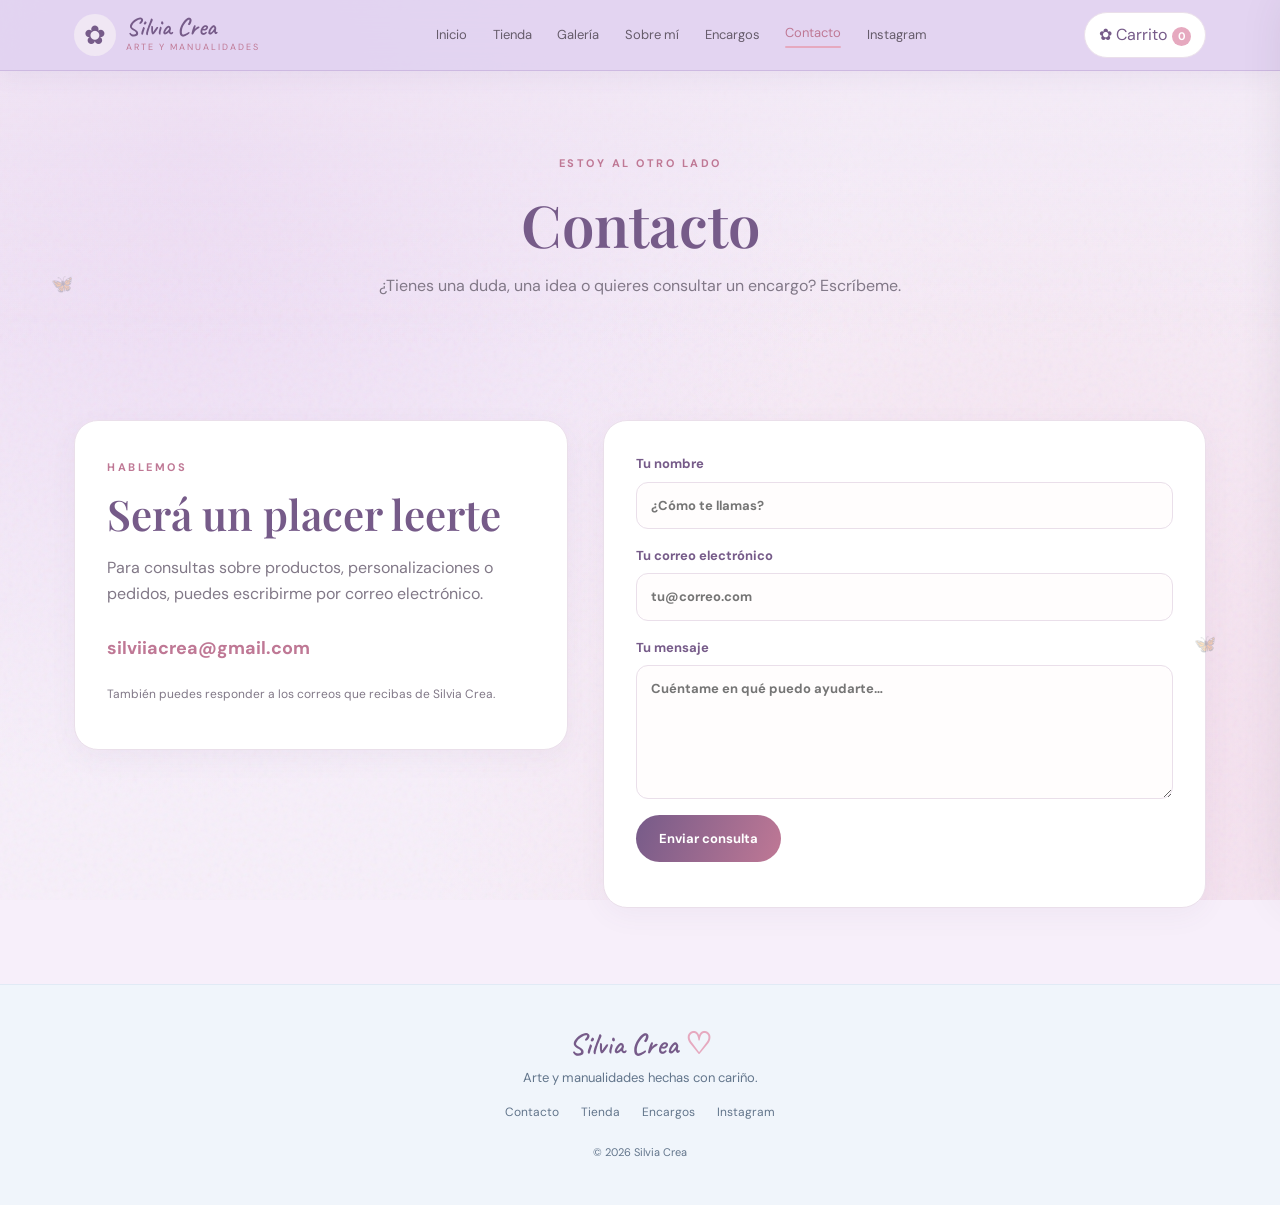
==== contacto.html @ 9a3436a1 "Add files via upload" ====
<!doctype html>
<html lang="es">
<head>
 <meta charset="utf-8">
 <meta name="viewport" content="width=device-width, initial-scale=1">
 <meta name="theme-color" content="#fbf5fb">
 <meta name="description" content="Silvia Crea: arte, manualidades y creaciones personalizadas hechas a mano.">
 <title>Contacto | Silvia Crea</title>
 <link rel="preconnect" href="https://fonts.googleapis.com">
 <link rel="preconnect" href="https://fonts.gstatic.com" crossorigin>
 <link href="https://fonts.googleapis.com/css2?family=DM+Sans:wght@400;500;600;700&family=Playfair+Display:ital,wght@0,500;0,600;0,700;1,500;1,600&family=Caveat:wght@500;600;700&display=swap" rel="stylesheet">
 <link rel="stylesheet" href="css/estilos.css">
</head>
<body data-page="contact">

<a class="skip-link" href="#contenido">Saltar al contenido</a>
<header class="site-header">
 <div class="header-inner">
 <a class="brand" href="index.html" aria-label="Silvia Crea, inicio"><span class="brand-mark">✿</span><span><strong>Silvia Crea</strong><small>Arte y manualidades</small></span></a>
 <button class="menu-toggle" type="button" aria-expanded="false" aria-label="Abrir menú"><span></span><span></span><span></span></button>
 <nav class="main-nav" aria-label="Navegación principal"><a href="index.html">Inicio</a><a href="tienda.html">Tienda</a><a href="galeria.html">Galería</a><a href="sobre-mi.html">Sobre mí</a><a href="encargos.html">Encargos</a><a href="contacto.html" aria-current="page">Contacto</a><a href="https://www.instagram.com/silviiacrea" target="_blank" rel="noopener noreferrer">Instagram</a></nav>
 <button class="cart-trigger" type="button" data-open-cart aria-label="Abrir carrito">♡ <span>Carrito</span><b class="cart-count">0</b></button>
 </div>
</header>

<main id="contenido">

<section class="page-hero"><span class="eyebrow">Estoy al otro lado</span><h1>Contacto</h1><p>¿Tienes una duda, una idea o quieres consultar un encargo? Escríbeme.</p></section>
<section class="section contact-layout">
 <div class="contact-card"><span class="eyebrow">Hablemos</span><h2>Será un placer leerte</h2><p>Para consultas sobre productos, personalizaciones o pedidos, puedes escribirme por correo electrónico.</p><a class="contact-email" href="mailto:silviiacrea@gmail.com">silviiacrea@gmail.com</a><p class="small-note">También puedes responder a los correos que recibas de Silvia Crea.</p></div>
 <form id="contact-form" class="form-card">
 <label>Tu nombre<input name="name" required autocomplete="name" placeholder="¿Cómo te llamas?"></label>
 <label>Tu correo electrónico<input name="email" type="email" required autocomplete="email" placeholder="tu@correo.com"></label>
 <label>Tu mensaje<textarea name="message" rows="5" required placeholder="Cuéntame en qué puedo ayudarte…"></textarea></label>
 <button class="btn btn-primary" type="submit">Enviar consulta</button>
 <p id="contact-status" class="form-status" role="status"></p>
 </form>
</section>

</main>
<footer class="site-footer"><a class="footer-brand" href="index.html">Silvia Crea <span>♡</span></a><p>Arte y manualidades hechas con cariño.</p><div class="footer-links"><a href="contacto.html">Contacto</a><a href="tienda.html">Tienda</a><a href="encargos.html">Encargos</a><a href="https://www.instagram.com/silviiacrea" target="_blank" rel="noopener noreferrer">Instagram</a></div><small>© <span id="year"></span> Silvia Crea</small></footer>

<div class="butterfly butterfly-one" aria-hidden="true">🦋</div><div class="butterfly butterfly-two" aria-hidden="true">🦋</div>
<div class="drawer-backdrop" data-close-cart></div>
<aside class="cart-drawer" aria-label="Carrito" aria-hidden="true">
 <div class="drawer-head"><div><span class="eyebrow">Tus favoritos</span><h2>Mi carrito</h2></div><button type="button" class="icon-button" data-close-cart aria-label="Cerrar carrito">×</button></div>
 <div id="cart-items" class="cart-items"><p class="empty-cart">Todavía no has añadido productos.</p></div>
 <div class="cart-summary"><div class="summary-line"><span>Unidades</span><strong id="cart-units">0</strong></div><div class="summary-line total-line"><span>Total estimado</span><strong id="cart-total">0,00 €</strong></div><p>Los gastos de envío se concretarán personalmente. El envío de la solicitud no implica ningún pago.</p><button type="button" class="btn btn-primary full-width" id="continue-order">Continuar con la solicitud</button></div>
</aside>
<div class="modal-backdrop" id="product-modal" aria-hidden="true"><div class="product-modal" role="dialog" aria-modal="true" aria-labelledby="modal-title"><button type="button" class="icon-button modal-close" data-close-modal aria-label="Cerrar">×</button><img id="modal-image" alt=""><div class="modal-copy"><span class="eyebrow">Silvia Crea</span><h2 id="modal-title"></h2><p id="modal-description"></p><strong id="modal-price"></strong><button type="button" class="btn btn-primary" id="modal-add">Añadir al carrito</button></div></div></div>
<div class="toast" id="toast" role="status" aria-live="polite"></div>
<script src="js/config.js"></script><script src="js/app.js"></script>
</body></html>
---- css/estilos.css ----
:root{--lilac:#b99acb;--lilac-dark:#765b89;--lilac-pale:#f0e7f4;--pink:#e6a9bf;--pink-dark:#bf7895;--cream:#fffaf5;--ink:#514957;--muted:#817887;--line:#eadfea;--white:#fff;--shadow:0 18px 50px rgba(107,78,117,.10);--serif:"Playfair Display",Georgia,serif;--sans:"DM Sans",Arial,sans-serif;--script:"Caveat",cursive}   
*{box-sizing:border-box}html{scroll-behavior:smooth}  

/* Textura pastel sin márgenes extra */  
body{  
 margin:0;  
 background-color: #f7effa;  
 background-image:   
url("data:image/svg+xml,%3Csvg viewBox='0 0 200 200' xmlns='http://www.w3.org/2000/svg'%3E%3Cfilter id='noise'%3E%3CfeTurbulence type='fractalNoise' baseFrequency='0.9' numOctaves='3' stitchTiles='stitch'/%3E%3C/filter%3E%3Crect width='100%25' height='100%25' filter='url(%23noise)' opacity='0.06'/%3E%3C/svg%3E"),  
 radial-gradient(circle at 15% 15%, rgba(220,185,235,0.4), transparent 50%),  
 radial-gradient(circle at 85% 85%, rgba(240,195,215,0.4), transparent 50%);  
 background-attachment: fixed;  
 color:var(--ink);  
 font-family:var(--sans);  
 line-height:1.65;  
 overflow-x:hidden;  
}  
body:before{content:"";position:fixed;inset:0;pointer-events:none;opacity:.16;background-image:radial-gradient(#b99acb .7px,transparent .7px);background-size:18px 18px;z-index:-1}  
a{color:inherit;text-decoration:none}  
button,input,textarea{font:inherit}  
button{cursor:pointer}  
.skip-link{position:absolute;left:-999px;top:8px;background:#fff;padding:10px;z-index:999}  
.skip-link:focus{left:8px}  
  
/* Banner superior estático */  
.site-header{  
 position:relative;  
 z-index:50;  
 background:rgba(226,211,241,.94);  
 backdrop-filter:blur(16px);  
 border-bottom:1px solid rgba(192,169,215,.65);  
 box-shadow:0 5px 22px rgba(112,84,139,.07);  
}  
  
.header-inner{max-width:1180px;margin:auto;padding:12px 24px;display:flex;align-items:center;gap:26px}.brand{display:flex;align-items:center;gap:10px;min-width:205px}.brand-mark{width:42px;height:42px;border-radius:50%;display:grid;place-items:center;background:var(--lilac-pale);color:var(--lilac-dark);font-size:26px}.brand strong{display:block;font:600 25px var(--script);color:var(--lilac-dark);line-height:1}.brand small{display:block;font-size:9px;letter-spacing:2px;text-transform:uppercase;color:var(--pink-dark)}.main-nav{display:flex;align-items:center;justify-content:center;gap:clamp(12px,2vw,26px);flex:1}.main-nav a{font-size:13px;color:#665c6b;transition:.2s}.main-nav a:hover,.main-nav a[aria-current=page]{color:var(--pink-dark)}.main-nav a[aria-current=page]:after{content:"";display:block;height:2px;background:var(--pink);margin-top:3px;border-radius:2px}.cart-trigger{border:1px solid var(--line);background:#fff;border-radius:30px;padding:9px 14px;color:var(--lilac-dark);white-space:nowrap}.cart-trigger b,.cart-count{display:inline-grid;place-items:center;min-width:19px;height:19px;border-radius:50%;background:var(--pink);color:white;font-size:11px;margin-left:5px}.menu-toggle{display:none;border:0;background:none;padding:8px}.menu-toggle span{display:block;width:23px;height:2px;background:var(--lilac-dark);margin:5px}   
.hero{max-width:1180px;min-height:590px;margin:auto;padding:85px 35px 75px;display:grid;grid-template-columns:1.1fr .9fr;align-items:center;gap:40px}.eyebrow{font-size:11px;letter-spacing:2.5px;text-transform:uppercase;color:var(--pink-dark);font-weight:700}.hero h1,.page-hero h1{font:600 clamp(42px,5.4vw,68px)/1.12 var(--serif);color:var(--lilac-dark);margin:16px 0}.hero h1 em{color:var(--pink-dark);font-weight:500}.hero-copy>p,.page-hero p{max-width:590px;color:var(--muted);font-size:16px}.hero-actions{display:flex;gap:12px;flex-wrap:wrap;margin-top:30px}.btn{display:inline-flex;align-items:center;justify-content:center;border:0;border-radius:30px;padding:13px 23px;font-size:13px;font-weight:700;transition:transform .2s,box-shadow .2s}.btn:hover{transform:translateY(-2px);box-shadow:0 9px 22px rgba(118,91,137,.17)}.btn-primary{color:#fff;background:linear-gradient(110deg,var(--lilac-dark),var(--pink-dark))}.btn-soft{background:var(--lilac-pale);color:var(--lilac-dark);border:1px solid #e8dbea;}.hero-art{height:390px;position:relative;display:grid;place-items:center}.art-card{width:min(330px,80%);height:300px;background:linear-gradient(145deg,#f6eaf6,#fff5f0);border:1px solid #ead9e9;border-radius:48% 48% 42% 42%;box-shadow:var(--shadow);display:flex;flex-direction:column;align-items:center;justify-content:center;transform:rotate(3deg);outline:1px dashed #d9c3df;outline-offset:-16px}.art-card span{font:600 48px var(--script);color:var(--lilac-dark)}.art-card small{letter-spacing:3px;text-transform:uppercase;color:var(--pink-dark);font-size:10px}.art-card b{font-size:34px;color:var(--pink);margin-top:20px}.art-flower,.art-butterfly,.art-spark{position:absolute;color:var(--pink-dark);font-size:70px}.art-flower{top:10px;left:5%}.art-butterfly{right:3%;top:50px;font-size:45px}.art-spark{bottom:12px;right:15%;font-size:45px}.section{padding:76px 24px;max-width:1180px;margin:auto}.section-heading{text-align:center;max-width:680px;margin:0 auto 38px}.section-heading h2,.cta-band h2,.about-copy h2,.contact-card h2{font:600 clamp(30px,3.4vw,42px)/1.2 var(--serif);color:var(--lilac-dark);margin:9px 0 12px}.section-heading p,.feature-card p,.step-card p,.note-panel p{color:var(--muted);margin:0}.feature-grid{display:grid;grid-template-columns:repeat(3,1fr);gap:20px}.feature-card,.step-card{background:rgba(255,255,255,.78);border:1px solid var(--line);border-radius:22px;padding:30px;text-align:center;box-shadow:0 8px 25px rgba(107,78,117,.04)}.feature-card>span{font-size:32px}.feature-card h3,.step-card h2{font:600 22px var(--serif);color:var(--lilac-dark);margin:12px 0 6px}.tinted{max-width:none;background:rgba(240,231,244,.48);padding-left:max(24px,calc((100% - 1132px)/2));padding-right:max(24px,calc((100% - 1132px)/2))}.card-grid{display:grid;grid-template-columns:repeat(3,minmax(0,1fr));gap:22px}  
  
/* Burbujas de Destacado y Oferta restauradas */
.featured-label,.offer-label{position:absolute;z-index:3;top:12px;padding:6px 11px;border-radius:20px;font-size:11px;font-weight:700;letter-spacing:.02em;box-shadow:0 3px 10px rgba(90,65,105,.10);pointer-events:none;}   
.featured-label{left:12px;background:#eadcf3;color:#76538a;}   
.offer-label{right:12px;background:#ffead8;color:#a65e2d;} 

/* Estructura para el Zoom en el hover - Más lento y pausado */  
.item-card{position:relative;background:#fff;border:1px solid var(--line);border-radius:20px;overflow:hidden;box-shadow:0 9px 25px rgba(107,78,117,.06);transition:transform .25s,box-shadow .25s; cursor:pointer;}  
.item-card:hover{transform:translateY(-4px);box-shadow:var(--shadow)}  
.image-wrapper{width:100%;aspect-ratio:4/3;overflow:hidden;background:var(--lilac-pale);display:block;}  
.item-image{  
 width:100%;  
 height:100%;  
 object-fit:cover;  
 transition: transform 4.5s ease-out;  
}  
.item-card:hover .item-image{  
 transform: scale(1.05);
}  
.item-image.placeholder{display:flex;align-items:center;justify-content:center;background:var(--lilac-pale);}  
  
.item-content{padding:20px;position:relative;z-index:2;background:#fff;}.item-content h3{font:600 22px var(--serif);color:var(--lilac-dark);margin:0 0 7px}.item-content p{font-size:13px;color:var(--muted);margin:0 0 15px}.item-bottom{display:flex;align-items:center;justify-content:space-between;gap:10px}.price{font-weight:700;color:var(--pink-dark)}.mini-btn{border:1px solid #e8dbea;border-radius:25px;background:#fbf6fc;color:var(--lilac-dark);padding:8px 13px;font-size:12px;font-weight:700}

/* Botones añadir/detalle centrados y separados (como versión antigua) */
.item-actions{display:flex;justify-content:center;align-items:center;gap:12px;flex-wrap:nowrap;margin-top:12px;margin-bottom:6px;}   
.item-actions .mini-btn{display:inline-flex;align-items:center;justify-content:center;min-width:112px;white-space:nowrap;} 

.center-action{text-align:center;margin-top:32px}.cta-band{display:flex;align-items:center;justify-content:space-between;gap:24px;background:linear-gradient(110deg,#f1e7f4,#fff0f3);border:1px solid var(--line);border-radius:28px;padding:35px 42px;margin-top:20px;margin-bottom:70px}.cta-band h2{margin:6px 0}.cta-band p{margin:0;color:var(--muted)}.page-hero{text-align:center;padding:78px 24px 45px;background:linear-gradient(180deg,rgba(241,231,244,.55),transparent)}.page-hero h1{font-size:clamp(42px,5vw,58px)}.page-hero p{margin:0 auto}.shop-toolbar{display:flex;justify-content:space-between;align-items:center;gap:15px;margin-bottom:25px;color:var(--muted);font-size:13px}.text-button{border:0;background:none;color:var(--lilac-dark);font-weight:700}.product-grid{grid-template-columns:repeat(3,minmax(0,1fr))}.note-panel{max-width:850px;text-align:center;background:#fff;border:1px solid var(--line);border-radius:26px;padding:38px;margin-bottom:70px;box-shadow:var(--shadow)}.note-panel h2{font:600 30px var(--serif);color:var(--lilac-dark);margin:0 0 10px}.note-panel .btn{margin-top:20px}.gallery-grid{grid-template-columns:repeat(3,minmax(0,1fr))}.gallery-card{cursor:pointer}.gallery-card .image-wrapper{aspect-ratio:1/1}.about-layout{display:grid;grid-template-columns:.9fr 1.1fr;align-items:center;gap:65px}.about-art{min-height:370px;border-radius:45% 45% 35% 35%;background:linear-gradient(145deg,#f0e4f3,#fff0f2);position:relative;display:grid;place-items:center}.about-note{font:600 48px/1.05 var(--script);color:var(--lilac-dark);text-align:center;transform:rotate(-7deg)}.about-note em{color:var(--pink-dark)}.about-flower,.about-butterfly{position:absolute;font-size:70px;color:var(--pink)}.about-flower{left:10%;top:12%}.about-butterfly{right:8%;bottom:12%}.about-copy p{color:var(--muted);margin:15px 0}.about-copy .btn{margin-top:10px}.order-steps{display:grid;grid-template-columns:repeat(3,1fr);gap:20px}.step-number{display:inline-grid;place-items:center;width:42px;height:42px;border-radius:50%;background:var(--lilac-pale);color:var(--lilac-dark);font-weight:700}.contact-layout{display:grid;grid-template-columns:.9fr 1.1fr;gap:35px;align-items:start}.contact-card,.form-card{background:#fff;border:1px solid var(--line);border-radius:24px;padding:32px;box-shadow:0 8px 28px rgba(107,78,117,.05)}.contact-card p{color:var(--muted)}.contact-email{display:inline-block;color:var(--pink-dark);font-weight:700;font-size:18px;margin:10px 0}.small-note{font-size:12px}.form-card label{display:block;font-size:13px;font-weight:700;color:var(--lilac-dark);margin-bottom:16px}.form-card input,.form-card textarea{display:block;width:100%;margin-top:7px;border:1px solid var(--line);border-radius:12px;padding:12px 14px;background:#fffdfd;color:var(--ink);outline:none}.form-card input:focus,.form-card textarea:focus{border-color:var(--lilac);box-shadow:0 0 0 3px rgba(185,154,203,.15)}.form-status{font-size:13px;color:var(--lilac-dark)}.site-footer{text-align:center;padding:40px 20px;background:#f0f5fb;border-top:1px solid #e1eaf5;color:#62758b;}.footer-brand{font:600 30px var(--script);color:var(--lilac-dark)}.footer-brand span{color:var(--pink)}.site-footer p{margin:4px 0 15px;font-size:13px}.footer-links{display:flex;justify-content:center;gap:22px;font-size:12px;margin-bottom:15px}.site-footer small{font-size:11px}.butterfly{position:fixed;z-index:0;pointer-events:none;opacity:.25;font-size:18px;animation:floaty 22s ease-in-out infinite}.butterfly-one{left:4%;top:30%}.butterfly-two{right:5%;top:70%;animation-delay:-11s}@keyframes floaty{0%,100%{transform:translate(0,0) rotate(-8deg)}50%{transform:translate(35px,-45px) rotate(12deg)}}.drawer-backdrop,.modal-backdrop{position:fixed;inset:0;background:rgba(48,36,53,.35);z-index:90;opacity:0;visibility:hidden;transition:.25s}.drawer-backdrop.open,.modal-backdrop.open{opacity:1;visibility:visible}.cart-drawer{position:fixed;right:0;top:0;height:100dvh;width:min(460px,100%);background:#fffafc;z-index:100;transform:translateX(105%);transition:transform .3s;display:flex;flex-direction:column;padding:25px;box-shadow:-15px 0 45px rgba(67,47,73,.12)}.cart-drawer.open{transform:translateX(0)}.drawer-head{display:flex;justify-content:space-between;align-items:center;border-bottom:1px solid var(--line);padding-bottom:17px}.drawer-head h2{font:600 30px var(--serif);color:var(--lilac-dark);margin:0}.icon-button{border:0;background:var(--lilac-pale);color:var(--lilac-dark);width:38px;height:38px;border-radius:50%;font-size:25px}.cart-items{overflow:auto;flex:1;padding:15px 0}.empty-cart{color:var(--muted);text-align:center;padding:35px 10px}.cart-row{padding:15px 0;border-bottom:1px solid var(--line)}.cart-row-top{display:flex;justify-content:space-between;gap:12px}.cart-row strong{color:var(--lilac-dark)}.cart-row small{color:var(--muted)}.cart-row-controls{display:flex;align-items:center;gap:8px;margin-top:10px}.cart-row-controls button{border:1px solid var(--line);background:#fff;border-radius:8px;padding:3px 10px;color:var(--lilac-dark)}.cart-row textarea{width:100%;margin-top:10px;border:1px solid var(--line);border-radius:10px;padding:9px;resize:vertical}.cart-summary{border-top:1px solid var(--line);padding-top:17px}.summary-line{display:flex;justify-content:space-between;color:var(--muted);font-size:14px}.summary-line strong{color:var(--lilac-dark)}.total-line{font-size:17px;margin:8px 0}.cart-summary p{font-size:11px;color:var(--muted)}.full-width{width:100%}.modal-backdrop{z-index:120;display:grid;place-items:center;padding:20px}.product-modal{position:relative;max-width:780px;width:100%;background:#fff;border-radius:24px;overflow:hidden;display:grid;grid-template-columns:1fr 1fr;box-shadow:var(--shadow)}.product-modal>img{width:100%;height:100%;min-height:320px;object-fit:cover;background:var(--lilac-pale)}.modal-copy{padding:38px}.modal-copy h2{font:600 30px var(--serif);color:var(--lilac-dark)}.modal-copy p{color:var(--muted);white-space:pre-line}.modal-copy strong{display:block;color:var(--pink-dark);font-size:20px;margin:20px 0}.modal-close{position:absolute;right:12px;top:12px;z-index:2}.toast{position:fixed;bottom:25px;left:50%;transform:translate(-50%,20px);opacity:0;pointer-events:none;background:var(--lilac-dark);color:#fff;padding:11px 20px;border-radius:30px;z-index:150;transition:.25s;font-size:13px}.toast.show{opacity:1;transform:translate(-50%,0)}.loading-note{grid-column:1/-1;text-align:center;color:var(--muted);padding:40px}   
@media(max-width:900px){.header-inner{gap:12px}.brand{min-width:170px}.main-nav{gap:12px}.main-nav a{font-size:12px}.hero{min-height:500px}.card-grid,.product-grid,.gallery-grid{grid-template-columns:repeat(2,minmax(0,1fr))}}   
  
/* MENU MOVIL REDISEÑADO CON FONDO LILA DEL ENCABEZADO Y OPCIONES EN ROSA PASTEL SUTIL */  
@media(max-width:700px){  
 .header-inner{  
 padding:10px 16px;  
 justify-content:space-between;  
 flex-wrap:wrap;   
}  
 .brand{min-width:0;}  
 .menu-toggle{display:block; order:2;}  
 .cart-trigger{margin-left:auto; padding:8px 11px; order:1; margin-right: 15px;}  
 .cart-trigger span{display:none;}  
 .main-nav{  
 display:none;  
 width:100%;  
 order:3;  
 background: rgba(226,211,241,0.96); /* Lila pastel del encabezado */  
 padding: 16px 12px;  
 margin-top: 15px;  
 border-radius: 20px;  
 border: 1px solid rgba(192,169,215,0.7);  
 box-shadow: 0 10px 25px rgba(112,84,139,0.15);  
 flex-direction: column;  
 align-items: stretch;  
 gap: 8px;  
 }  
 .main-nav.open{display:flex;}  
 .main-nav a{  
 padding: 12px 16px;  
 font-size: 15px;  
 text-align: center;  
 background: #fdf5f8; /* Rosa pastel muy sutil */  
 border-radius: 14px;  
 font-weight: 600;  
 color: #8c6a85; /* Tono morado rojizo para contraste elegante */  
 border: 1px solid #f6dbe6;  
 transition: background 0.2s, color 0.2s, transform 0.2s;  
 }  
 .main-nav a[aria-current=page]:after{display:none;}  
 .main-nav a:hover, .main-nav a[aria-current=page] {  
 background: #f7dbe7;  
 color: var(--lilac-dark);  
 transform: scale(1.02);  
 }  
   
.hero{grid-template-columns:1fr;padding:60px 24px 35px;gap:10px;text-align:center}.hero-copy>p{margin:0 auto}.hero-actions{justify-content:center}.hero-art{height:300px}.art-card{height:240px}.art-card span{font-size:42px}.art-flower{font-size:50px}.section{padding:55px 20px}.feature-grid,.order-steps{grid-template-columns:1fr}.item-card{max-width:480px;width:100%;margin:auto}.shop-toolbar{align-items:flex-start;flex-direction:column}.cta-band{margin:0 18px 50px;display:block;text-align:center;padding:30px 22px}.cta-band .btn{margin-top:20px}.about-layout,.contact-layout{grid-template-columns:1fr;gap:28px}.about-art{min-height:270px;max-width:430px;width:100%;margin:auto}.page-hero{padding:58px 20px 30px}.contact-card,.form-card{padding:25px}.product-modal{grid-template-columns:1fr;max-height:90dvh;overflow:auto}.product-modal>img{height:220px;min-height:0}.modal-copy{padding:25px}.modal-copy h2{font-size:25px}.butterfly{display:none}  
}   
@media(prefers-reduced-motion:reduce){*,*::before,*::after{scroll-behavior:auto!important;animation-duration:.01ms!important;animation-iteration-count:1!important;transition-duration:.01ms!important}}   
  
/* Carruseles de especialidades, tienda y galería (SOLO PC) */   
.card-grid.has-slider,.product-grid.has-slider,.gallery-grid.has-slider{display:flex;flex-wrap:nowrap;justify-content:flex-start;gap:24px;overflow-x:auto;overflow-y:hidden;scrollbar-width:thin;scrollbar-color:#cbb4d7 #f3edf5;padding:12px 4px 18px;}   
.card-grid.is-centered,.product-grid.is-centered,.gallery-grid.is-centered{display:flex;flex-wrap:wrap;justify-content:center;gap:24px;overflow:visible;padding:12px 4px 18px;}   
.card-grid.has-slider .item-card,.product-grid.has-slider .item-card,.gallery-grid.has-slider .item-card{flex:0 0 calc((100% - 48px)/3);min-width:260px;max-width:none;margin:0;}   
.card-grid.is-centered .item-card,.product-grid.is-centered .item-card,.gallery-grid.is-centered .item-card{flex:0 1 calc((100% - 48px)/3);min-width:260px;max-width:360px;margin:0;}   
  
.item-card .item-bottom{justify-content:center;flex-wrap:wrap;gap:9px;}   
.item-card .detail-link{display:inline-flex;align-items:center;justify-content:center;margin-inline:auto;}   
  
.price{display:flex;align-items:center;justify-content:center;gap:7px;flex-wrap:wrap;}   
.price del,.modal-copy strong del{color:#958b98;font-size:.9em;font-weight:500;}   
.offer-price,.modal-copy strong span{color:#c87539;}   
.low-stock{display:inline-block;color:#a66a3d;background:#fff0e3;border-radius:20px;padding:4px 8px;font-size:10px;font-weight:700;}   
.stock-out{color:#a44d60;font-size:13px;font-weight:700;}   
.add-button{cursor:pointer;}   
.add-button:disabled{opacity:.45;cursor:not-allowed;}   
.shop-toolbar{justify-content:flex-end;}   
#modal-price{display:flex;align-items:center;gap:9px;flex-wrap:wrap;}   
@media(max-width:900px){.card-grid.has-slider .item-card,.product-grid.has-slider .item-card,.gallery-grid.has-slider .item-card{flex-basis:calc((100% - 24px)/2);}.card-grid.is-centered .item-card,.product-grid.is-centered .item-card,.gallery-grid.is-centered .item-card{flex-basis:calc((100% - 24px)/2);}}   
  
/* TARJETAS APILADAS PARA MÓVIL (Anula los sliders) */  
@media(max-width:700px){  
 .card-grid.has-slider, .product-grid.has-slider, .gallery-grid.has-slider,  
 .card-grid.is-centered, .product-grid.is-centered, .gallery-grid.is-centered {  
 display: flex;  
 flex-direction: column;  
 align-items: center;  
 overflow: visible;  
 padding: 10px 0 20px;  
 gap: 25px;  
 }  
 .card-grid.has-slider .item-card, .product-grid.has-slider .item-card, .gallery-grid.has-slider .item-card,  
 .card-grid.is-centered .item-card, .product-grid.is-centered .item-card, .gallery-grid.is-centered .item-card {  
 width: 100%;  
 max-width: 420px;  
 flex: none;  
 margin: auto;  
 }  
 .slider-btn { display: none !important; }  
   
.item-card .item-bottom{justify-content:center;}  
}   
  
@media(prefers-reduced-motion:reduce){.item-card.is-featured{animation:none;}}   
  
/* Botones laterales para carruseles de Silvia Crea */  
.slider-wrapper {  
 position: relative;  
 width: 100%;  
}  
.slider-btn {  
 position: absolute;  
 top: 50%;  
 transform: translateY(-50%);  
 background: #ffffff;  
 border: 1px solid var(--line);  
 color: var(--lilac-dark);  
 border-radius: 50%;  
 width: 44px;  
 height: 44px;  
 display: flex;  
 align-items: center;  
 justify-content: center;  
 box-shadow: 0 4px 14px rgba(107, 78, 117, 0.12);  
 z-index: 10;  
 cursor: pointer;  
 font-size: 16px;  
 transition: background 0.2s ease, transform 0.2s ease;  
}  
.slider-btn:hover {  
 background: var(--lilac-pale);  
 transform: translateY(-50%) scale(1.05);  
}  
.slider-btn-left {  
 left: -22px;  
}  
.slider-btn-right {  
 right: -22px;  
}  
  
/* Botón Vaciar Carrito */  
.empty-btn-style{  
 font-size: 13px;  
 font-weight: 700;  
 color: var(--pink-dark);  
 margin-left: auto;  
 margin-right: 12px;  
 padding: 6px 12px;  
 border-radius: 20px;  
 border: 1px solid var(--pink);  
 background: #fff;  
 transition: background 0.2s, transform 0.2s;  
}  
.empty-btn-style:hover{  
 background: var(--lilac-pale);  
 transform: translateY(-1px);  
}  
  
/* Modal de confirmación personalizado (Vaciar carrito) */  
.confirm-modal {  
 position: relative;  
 max-width: 380px;  
 width: 90%;  
 background: #fff;  
 border-radius: 24px;  
 padding: 35px 25px;  
 text-align: center;  
 box-shadow: var(--shadow);  
 border: 1px solid var(--line);  
}  
.confirm-modal h3 {  
 font: 600 24px var(--serif);  
 color: var(--lilac-dark);  
 margin: 0 0 10px;  
}  
.confirm-modal p {  
 color: var(--muted);  
 font-size: 14px;  
 margin-bottom: 25px;  
}  
.confirm-btns {  
 display: flex;  
 justify-content: center;  
 gap: 15px;  
}  
  
@media (max-width: 900px) {  
 .slider-btn-left { left: -10px; }  
 .slider-btn-right { right: -10px; }  
}  
  
/* Latidos Pastel (Halo luminoso continuo) */  
.item-card.is-featured {  
 border: 2px solid #b69bd2;  
 animation: latidoLila 2.5s ease-in-out infinite;  
}  
.item-card.is-offer {  
 border: 2px solid #eab17f;  
 animation: latidoNaranja 2.5s ease-in-out infinite;  
}  
.item-card.is-featured.is-offer {  
 border-color: #eab17f;  
 animation: latidoNaranja 2.5s ease-in-out infinite;  
}  
  
/* Base móvil: suave */  
@keyframes latidoLila {  
 0% { box-shadow: 0 0 0 0 rgba(197, 169, 223, 0.4); }  
 50% { box-shadow: 0 0 12px 5px rgba(182, 155, 210, 0.7); }  
 100% { box-shadow: 0 0 0 0 rgba(197, 169, 223, 0.4); }  
}  
@keyframes latidoNaranja {  
 0% { box-shadow: 0 0 0 0 rgba(234, 177, 127, 0.4); }  
 50% { box-shadow: 0 0 12px 5px rgba(234, 177, 127, 0.7); }  
 100% { box-shadow: 0 0 0 0 rgba(234, 177, 127, 0.4); }  
}  
  
/* Modificador ordenador: latido ampliado y potente, con escala para ser muy evidente sin hover */  
@media (min-width: 900px) {  
 @keyframes latidoLila {  
 0% { box-shadow: 0 0 0 0 rgba(182, 155, 210, 0.4); transform: scale(1); }  
 50% { box-shadow: 0 0 32px 14px rgba(182, 155, 210, 0.95); transform: scale(1.02); }  
 100% { box-shadow: 0 0 0 0 rgba(182, 155, 210, 0.4); transform: scale(1); }  
 }  
 @keyframes latidoNaranja {  
 0% { box-shadow: 0 0 0 0 rgba(234, 177, 127, 0.4); transform: scale(1); }  
 50% { box-shadow: 0 0 32px 14px rgba(234, 177, 127, 0.95); transform: scale(1.02); }  
 100% { box-shadow: 0 0 0 0 rgba(234, 177, 127, 0.4); transform: scale(1); }  
 }  
}
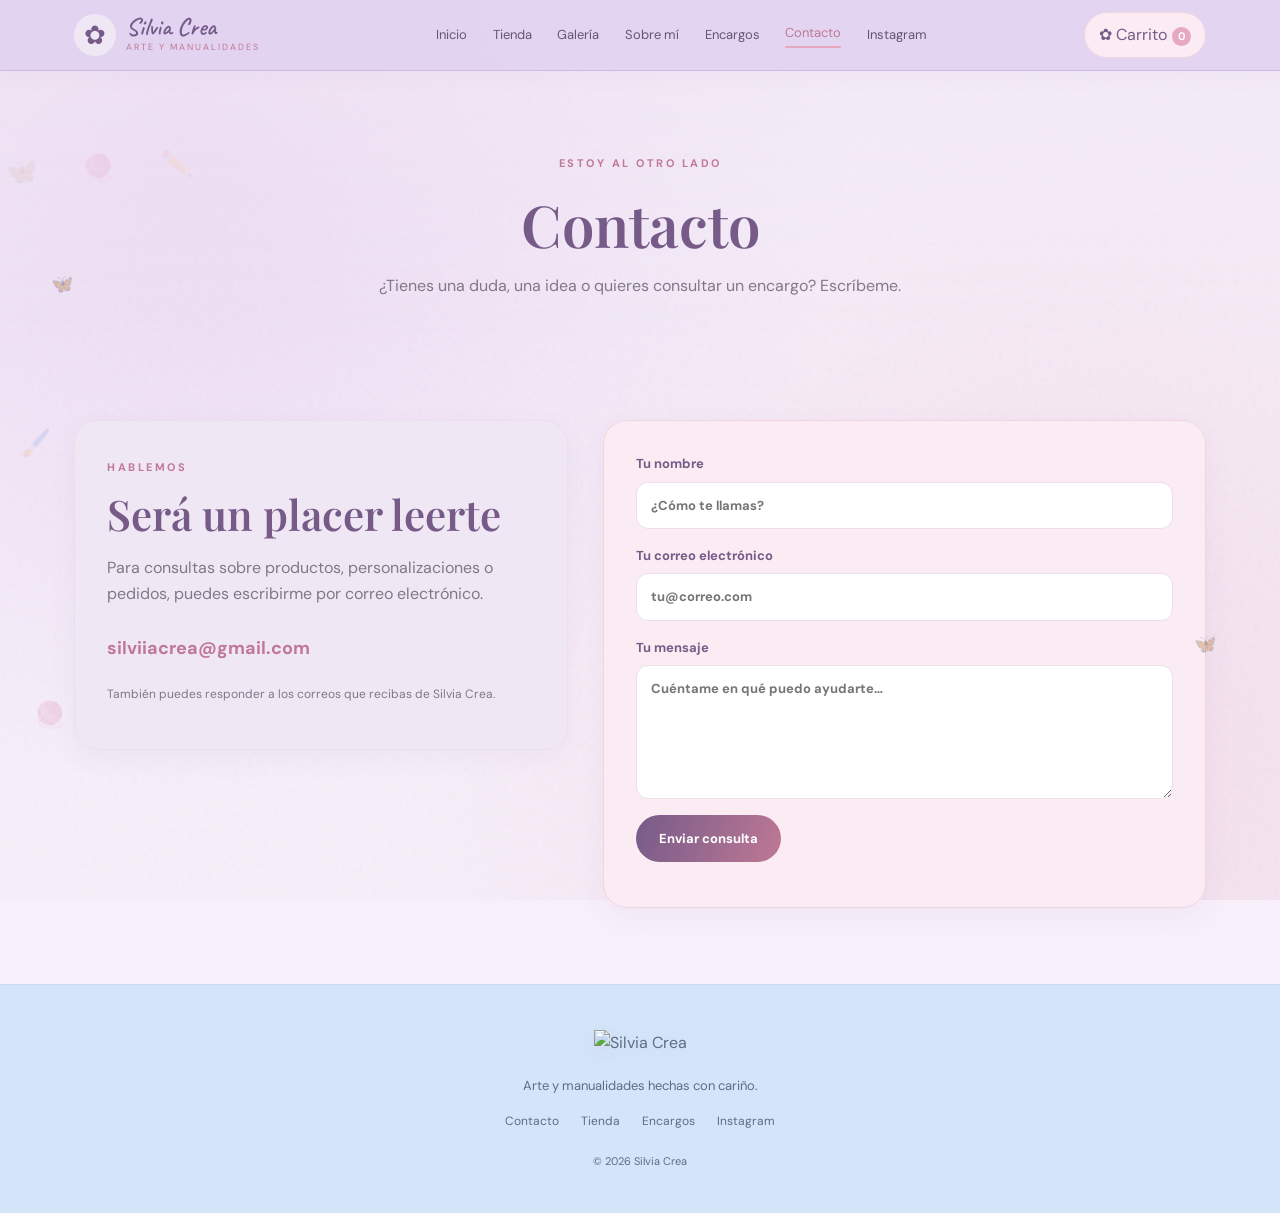
==== commit 859cb77c: "Add files via upload" ====
--- a/contacto.html
+++ b/contacto.html
@@ -24,7 +24,6 @@
 </header>
 
 <main id="contenido">
-
 <section class="page-hero"><span class="eyebrow">Estoy al otro lado</span><h1>Contacto</h1><p>¿Tienes una duda, una idea o quieres consultar un encargo? Escríbeme.</p></section>
 <section class="section contact-layout">
  <div class="contact-card"><span class="eyebrow">Hablemos</span><h2>Será un placer leerte</h2><p>Para consultas sobre productos, personalizaciones o pedidos, puedes escribirme por correo electrónico.</p><a class="contact-email" href="mailto:silviiacrea@gmail.com">silviiacrea@gmail.com</a><p class="small-note">También puedes responder a los correos que recibas de Silvia Crea.</p></div>
@@ -36,9 +35,14 @@
  <p id="contact-status" class="form-status" role="status"></p>
  </form>
 </section>
+</main>
 
-</main>
-<footer class="site-footer"><a class="footer-brand" href="index.html">Silvia Crea <span>♡</span></a><p>Arte y manualidades hechas con cariño.</p><div class="footer-links"><a href="contacto.html">Contacto</a><a href="tienda.html">Tienda</a><a href="encargos.html">Encargos</a><a href="https://www.instagram.com/silviiacrea" target="_blank" rel="noopener noreferrer">Instagram</a></div><small>© <span id="year"></span> Silvia Crea</small></footer>
+<footer class="site-footer">
+ <a class="footer-brand-img" href="index.html" aria-label="Inicio Silvia Crea"><img src="https://i.imgur.com/F84jcJa.png" alt="Silvia Crea" class="footer-logo"></a>
+ <p>Arte y manualidades hechas con cariño.</p>
+ <div class="footer-links"><a href="contacto.html">Contacto</a><a href="tienda.html">Tienda</a><a href="encargos.html">Encargos</a><a href="https://www.instagram.com/silviiacrea" target="_blank" rel="noopener noreferrer">Instagram</a></div>
+ <small>© <span id="year"></span> Silvia Crea</small>
+</footer>
 
 <div class="butterfly butterfly-one" aria-hidden="true">🦋</div><div class="butterfly butterfly-two" aria-hidden="true">🦋</div>
 <div class="drawer-backdrop" data-close-cart></div>
--- a/css/estilos.css
+++ b/css/estilos.css
@@ -1,14 +1,10 @@
-:root{--lilac:#b99acb;--lilac-dark:#765b89;--lilac-pale:#f0e7f4;--pink:#e6a9bf;--pink-dark:#bf7895;--cream:#fffaf5;--ink:#514957;--muted:#817887;--line:#eadfea;--white:#fff;--shadow:0 18px 50px rgba(107,78,117,.10);--serif:"Playfair Display",Georgia,serif;--sans:"DM Sans",Arial,sans-serif;--script:"Caveat",cursive}   
+:root{--lilac:#b99acb;--lilac-dark:#765b89;--lilac-pale:#f0e7f4;--pink:#e6a9bf;--pink-dark:#bf7895;--pink-soft:#fbecf3;--blue-pastel:#d4e5f9;--white-lilac:#f7f0fb;--cream:#fffaf5;--ink:#514957;--muted:#817887;--line:#eadfea;--white:#fff;--shadow:0 18px 50px rgba(107,78,117,.10);--serif:"Playfair Display",Georgia,serif;--sans:"DM Sans",Arial,sans-serif;--script:"Caveat",cursive}   
 *{box-sizing:border-box}html{scroll-behavior:smooth}  
 
-/* Textura pastel sin márgenes extra */  
 body{  
  margin:0;  
  background-color: #f7effa;  
- background-image:   
-url("data:image/svg+xml,%3Csvg viewBox='0 0 200 200' xmlns='http://www.w3.org/2000/svg'%3E%3Cfilter id='noise'%3E%3CfeTurbulence type='fractalNoise' baseFrequency='0.9' numOctaves='3' stitchTiles='stitch'/%3E%3C/filter%3E%3Crect width='100%25' height='100%25' filter='url(%23noise)' opacity='0.06'/%3E%3C/svg%3E"),  
- radial-gradient(circle at 15% 15%, rgba(220,185,235,0.4), transparent 50%),  
- radial-gradient(circle at 85% 85%, rgba(240,195,215,0.4), transparent 50%);  
+ background-image: url("data:image/svg+xml,%3Csvg viewBox='0 0 200 200' xmlns='http://www.w3.org/2000/svg'%3E%3Cfilter id='noise'%3E%3CfeTurbulence type='fractalNoise' baseFrequency='0.9' numOctaves='3' stitchTiles='stitch'/%3E%3C/filter%3E%3Crect width='100%25' height='100%25' filter='url(%23noise)' opacity='0.06'/%3E%3C/svg%3E"), radial-gradient(circle at 15% 15%, rgba(220,185,235,0.4), transparent 50%), radial-gradient(circle at 85% 85%, rgba(240,195,215,0.4), transparent 50%);  
  background-attachment: fixed;  
  color:var(--ink);  
  font-family:var(--sans);  
@@ -22,105 +18,201 @@
 .skip-link{position:absolute;left:-999px;top:8px;background:#fff;padding:10px;z-index:999}  
 .skip-link:focus{left:8px}  
   
-/* Banner superior estático */  
-.site-header{  
- position:relative;  
- z-index:50;  
- background:rgba(226,211,241,.94);  
- backdrop-filter:blur(16px);  
- border-bottom:1px solid rgba(192,169,215,.65);  
- box-shadow:0 5px 22px rgba(112,84,139,.07);  
-}  
-  
-.header-inner{max-width:1180px;margin:auto;padding:12px 24px;display:flex;align-items:center;gap:26px}.brand{display:flex;align-items:center;gap:10px;min-width:205px}.brand-mark{width:42px;height:42px;border-radius:50%;display:grid;place-items:center;background:var(--lilac-pale);color:var(--lilac-dark);font-size:26px}.brand strong{display:block;font:600 25px var(--script);color:var(--lilac-dark);line-height:1}.brand small{display:block;font-size:9px;letter-spacing:2px;text-transform:uppercase;color:var(--pink-dark)}.main-nav{display:flex;align-items:center;justify-content:center;gap:clamp(12px,2vw,26px);flex:1}.main-nav a{font-size:13px;color:#665c6b;transition:.2s}.main-nav a:hover,.main-nav a[aria-current=page]{color:var(--pink-dark)}.main-nav a[aria-current=page]:after{content:"";display:block;height:2px;background:var(--pink);margin-top:3px;border-radius:2px}.cart-trigger{border:1px solid var(--line);background:#fff;border-radius:30px;padding:9px 14px;color:var(--lilac-dark);white-space:nowrap}.cart-trigger b,.cart-count{display:inline-grid;place-items:center;min-width:19px;height:19px;border-radius:50%;background:var(--pink);color:white;font-size:11px;margin-left:5px}.menu-toggle{display:none;border:0;background:none;padding:8px}.menu-toggle span{display:block;width:23px;height:2px;background:var(--lilac-dark);margin:5px}   
-.hero{max-width:1180px;min-height:590px;margin:auto;padding:85px 35px 75px;display:grid;grid-template-columns:1.1fr .9fr;align-items:center;gap:40px}.eyebrow{font-size:11px;letter-spacing:2.5px;text-transform:uppercase;color:var(--pink-dark);font-weight:700}.hero h1,.page-hero h1{font:600 clamp(42px,5.4vw,68px)/1.12 var(--serif);color:var(--lilac-dark);margin:16px 0}.hero h1 em{color:var(--pink-dark);font-weight:500}.hero-copy>p,.page-hero p{max-width:590px;color:var(--muted);font-size:16px}.hero-actions{display:flex;gap:12px;flex-wrap:wrap;margin-top:30px}.btn{display:inline-flex;align-items:center;justify-content:center;border:0;border-radius:30px;padding:13px 23px;font-size:13px;font-weight:700;transition:transform .2s,box-shadow .2s}.btn:hover{transform:translateY(-2px);box-shadow:0 9px 22px rgba(118,91,137,.17)}.btn-primary{color:#fff;background:linear-gradient(110deg,var(--lilac-dark),var(--pink-dark))}.btn-soft{background:var(--lilac-pale);color:var(--lilac-dark);border:1px solid #e8dbea;}.hero-art{height:390px;position:relative;display:grid;place-items:center}.art-card{width:min(330px,80%);height:300px;background:linear-gradient(145deg,#f6eaf6,#fff5f0);border:1px solid #ead9e9;border-radius:48% 48% 42% 42%;box-shadow:var(--shadow);display:flex;flex-direction:column;align-items:center;justify-content:center;transform:rotate(3deg);outline:1px dashed #d9c3df;outline-offset:-16px}.art-card span{font:600 48px var(--script);color:var(--lilac-dark)}.art-card small{letter-spacing:3px;text-transform:uppercase;color:var(--pink-dark);font-size:10px}.art-card b{font-size:34px;color:var(--pink);margin-top:20px}.art-flower,.art-butterfly,.art-spark{position:absolute;color:var(--pink-dark);font-size:70px}.art-flower{top:10px;left:5%}.art-butterfly{right:3%;top:50px;font-size:45px}.art-spark{bottom:12px;right:15%;font-size:45px}.section{padding:76px 24px;max-width:1180px;margin:auto}.section-heading{text-align:center;max-width:680px;margin:0 auto 38px}.section-heading h2,.cta-band h2,.about-copy h2,.contact-card h2{font:600 clamp(30px,3.4vw,42px)/1.2 var(--serif);color:var(--lilac-dark);margin:9px 0 12px}.section-heading p,.feature-card p,.step-card p,.note-panel p{color:var(--muted);margin:0}.feature-grid{display:grid;grid-template-columns:repeat(3,1fr);gap:20px}.feature-card,.step-card{background:rgba(255,255,255,.78);border:1px solid var(--line);border-radius:22px;padding:30px;text-align:center;box-shadow:0 8px 25px rgba(107,78,117,.04)}.feature-card>span{font-size:32px}.feature-card h3,.step-card h2{font:600 22px var(--serif);color:var(--lilac-dark);margin:12px 0 6px}.tinted{max-width:none;background:rgba(240,231,244,.48);padding-left:max(24px,calc((100% - 1132px)/2));padding-right:max(24px,calc((100% - 1132px)/2))}.card-grid{display:grid;grid-template-columns:repeat(3,minmax(0,1fr));gap:22px}  
-  
-/* Burbujas de Destacado y Oferta restauradas */
-.featured-label,.offer-label{position:absolute;z-index:3;top:12px;padding:6px 11px;border-radius:20px;font-size:11px;font-weight:700;letter-spacing:.02em;box-shadow:0 3px 10px rgba(90,65,105,.10);pointer-events:none;}   
-.featured-label{left:12px;background:#eadcf3;color:#76538a;}   
-.offer-label{right:12px;background:#ffead8;color:#a65e2d;} 
+.site-header{position:relative;z-index:50;background:rgba(226,211,241,.94);backdrop-filter:blur(16px);border-bottom:1px solid rgba(192,169,215,.65);box-shadow:0 5px 22px rgba(112,84,139,.07)}  
+.header-inner{max-width:1180px;margin:auto;padding:12px 24px;display:flex;align-items:center;gap:26px}
+.brand{display:flex;align-items:center;gap:10px;min-width:205px}
+.brand-mark{width:42px;height:42px;border-radius:50%;display:grid;place-items:center;background:var(--lilac-pale);color:var(--lilac-dark);font-size:26px}
+.brand strong{display:block;font:600 25px var(--script);color:var(--lilac-dark);line-height:1}
+.brand small{display:block;font-size:9px;letter-spacing:2px;text-transform:uppercase;color:var(--pink-dark)}
+.main-nav{display:flex;align-items:center;justify-content:center;gap:clamp(12px,2vw,26px);flex:1}
+.main-nav a{font-size:13px;color:#665c6b;transition:.2s}
+.main-nav a:hover,.main-nav a[aria-current=page]{color:var(--pink-dark)}
+.main-nav a[aria-current=page]:after{content:"";display:block;height:2px;background:var(--pink);margin-top:3px;border-radius:2px}
+.cart-trigger{border:1px solid #f0d5e1;background:var(--pink-soft);border-radius:30px;padding:9px 14px;color:var(--lilac-dark);white-space:nowrap;transition:transform 0.2s}
+.cart-trigger:hover{transform:scale(1.03)}
+.cart-trigger b,.cart-count{display:inline-grid;place-items:center;min-width:19px;height:19px;border-radius:50%;background:var(--pink);color:white;font-size:11px;margin-left:5px}
+.menu-toggle{display:none;border:0;background:none;padding:8px}
+.menu-toggle span{display:block;width:23px;height:2px;background:var(--lilac-dark);margin:5px}   
+.hero{max-width:1180px;min-height:590px;margin:auto;padding:85px 35px 75px;display:grid;grid-template-columns:1.1fr .9fr;align-items:center;gap:40px}
+.eyebrow{font-size:11px;letter-spacing:2.5px;text-transform:uppercase;color:var(--pink-dark);font-weight:700}
+.hero h1,.page-hero h1{font:600 clamp(42px,5.4vw,68px)/1.12 var(--serif);color:var(--lilac-dark);margin:16px 0}
+.hero h1 em{color:var(--pink-dark);font-weight:500}
+.hero-copy>p,.page-hero p{max-width:590px;color:var(--muted);font-size:16px}
+.hero-actions{display:flex;gap:12px;flex-wrap:wrap;margin-top:30px}
+.btn{display:inline-flex;align-items:center;justify-content:center;border:0;border-radius:30px;padding:13px 23px;font-size:13px;font-weight:700;transition:transform .2s,box-shadow .2s}
+.btn:hover{transform:translateY(-2px);box-shadow:0 9px 22px rgba(118,91,137,.17)}
+.btn-primary{color:#fff;background:linear-gradient(110deg,var(--lilac-dark),var(--pink-dark))}
+.btn-soft{background:var(--lilac-pale);color:var(--lilac-dark);border:1px solid #e8dbea}
+.hero-art{height:390px;position:relative;display:grid;place-items:center}
+.hero-logo{max-width:340px;width:85%;height:auto;filter:drop-shadow(0 15px 35px rgba(107,78,117,0.15));transform:rotate(2deg);transition:transform 0.4s ease;position:relative;z-index:2}
+.hero-logo:hover{transform:rotate(-1deg) scale(1.03)}
+.art-flower,.art-butterfly,.art-spark{position:absolute;color:var(--pink-dark);font-size:70px;z-index:1}
+.art-flower{top:10px;left:5%}
+.art-butterfly{right:3%;top:50px;font-size:45px}
+.art-spark{bottom:12px;right:15%;font-size:45px}
+.section{padding:76px 24px;max-width:1180px;margin:auto}
+.section-heading{text-align:center;max-width:680px;margin:0 auto 38px}
+.section-heading h2,.cta-band h2,.about-copy h2,.contact-card h2{font:600 clamp(30px,3.4vw,42px)/1.2 var(--serif);color:var(--lilac-dark);margin:9px 0 12px}
+.section-heading p,.feature-card p,.step-card p,.note-panel p{color:var(--muted);margin:0}
+.feature-grid{display:grid;grid-template-columns:repeat(3,1fr);gap:20px}
+.feature-card{background:var(--pink-soft);border:1px solid #f0d5e1;border-radius:22px;padding:30px;text-align:center;box-shadow:0 8px 25px rgba(107,78,117,.04)}
+.feature-card>span{font-size:32px}
+.feature-card h3,.order-steps .step-card h2{font:600 22px var(--serif);color:var(--lilac-dark);margin:12px 0 6px}
+.tinted{max-width:none;background:rgba(240,231,244,.48);padding-left:max(24px,calc((100% - 1132px)/2));padding-right:max(24px,calc((100% - 1132px)/2))}
+.card-grid{display:grid;grid-template-columns:repeat(3,minmax(0,1fr));gap:22px}  
 
-/* Estructura para el Zoom en el hover - Más lento y pausado */  
-.item-card{position:relative;background:#fff;border:1px solid var(--line);border-radius:20px;overflow:hidden;box-shadow:0 9px 25px rgba(107,78,117,.06);transition:transform .25s,box-shadow .25s; cursor:pointer;}  
-.item-card:hover{transform:translateY(-4px);box-shadow:var(--shadow)}  
-.image-wrapper{width:100%;aspect-ratio:4/3;overflow:hidden;background:var(--lilac-pale);display:block;}  
-.item-image{  
- width:100%;  
- height:100%;  
- object-fit:cover;  
- transition: transform 4.5s ease-out;  
-}  
-.item-card:hover .item-image{  
- transform: scale(1.05);
-}  
-.item-image.placeholder{display:flex;align-items:center;justify-content:center;background:var(--lilac-pale);}  
-  
-.item-content{padding:20px;position:relative;z-index:2;background:#fff;}.item-content h3{font:600 22px var(--serif);color:var(--lilac-dark);margin:0 0 7px}.item-content p{font-size:13px;color:var(--muted);margin:0 0 15px}.item-bottom{display:flex;align-items:center;justify-content:space-between;gap:10px}.price{font-weight:700;color:var(--pink-dark)}.mini-btn{border:1px solid #e8dbea;border-radius:25px;background:#fbf6fc;color:var(--lilac-dark);padding:8px 13px;font-size:12px;font-weight:700}
+.featured-label,.offer-label{position:absolute;z-index:3;top:12px;padding:6px 11px;border-radius:20px;font-size:11px;font-weight:700;letter-spacing:.02em;box-shadow:0 3px 10px rgba(90,65,105,.10);pointer-events:none}   
+.featured-label{left:12px;background:#eadcf3;color:#76538a}   
+.offer-label{right:12px;background:#ffead8;color:#a65e2d} 
 
-/* Botones añadir/detalle centrados y separados (como versión antigua) */
-.item-actions{display:flex;justify-content:center;align-items:center;gap:12px;flex-wrap:nowrap;margin-top:12px;margin-bottom:6px;}   
-.item-actions .mini-btn{display:inline-flex;align-items:center;justify-content:center;min-width:112px;white-space:nowrap;} 
-
-.center-action{text-align:center;margin-top:32px}.cta-band{display:flex;align-items:center;justify-content:space-between;gap:24px;background:linear-gradient(110deg,#f1e7f4,#fff0f3);border:1px solid var(--line);border-radius:28px;padding:35px 42px;margin-top:20px;margin-bottom:70px}.cta-band h2{margin:6px 0}.cta-band p{margin:0;color:var(--muted)}.page-hero{text-align:center;padding:78px 24px 45px;background:linear-gradient(180deg,rgba(241,231,244,.55),transparent)}.page-hero h1{font-size:clamp(42px,5vw,58px)}.page-hero p{margin:0 auto}.shop-toolbar{display:flex;justify-content:space-between;align-items:center;gap:15px;margin-bottom:25px;color:var(--muted);font-size:13px}.text-button{border:0;background:none;color:var(--lilac-dark);font-weight:700}.product-grid{grid-template-columns:repeat(3,minmax(0,1fr))}.note-panel{max-width:850px;text-align:center;background:#fff;border:1px solid var(--line);border-radius:26px;padding:38px;margin-bottom:70px;box-shadow:var(--shadow)}.note-panel h2{font:600 30px var(--serif);color:var(--lilac-dark);margin:0 0 10px}.note-panel .btn{margin-top:20px}.gallery-grid{grid-template-columns:repeat(3,minmax(0,1fr))}.gallery-card{cursor:pointer}.gallery-card .image-wrapper{aspect-ratio:1/1}.about-layout{display:grid;grid-template-columns:.9fr 1.1fr;align-items:center;gap:65px}.about-art{min-height:370px;border-radius:45% 45% 35% 35%;background:linear-gradient(145deg,#f0e4f3,#fff0f2);position:relative;display:grid;place-items:center}.about-note{font:600 48px/1.05 var(--script);color:var(--lilac-dark);text-align:center;transform:rotate(-7deg)}.about-note em{color:var(--pink-dark)}.about-flower,.about-butterfly{position:absolute;font-size:70px;color:var(--pink)}.about-flower{left:10%;top:12%}.about-butterfly{right:8%;bottom:12%}.about-copy p{color:var(--muted);margin:15px 0}.about-copy .btn{margin-top:10px}.order-steps{display:grid;grid-template-columns:repeat(3,1fr);gap:20px}.step-number{display:inline-grid;place-items:center;width:42px;height:42px;border-radius:50%;background:var(--lilac-pale);color:var(--lilac-dark);font-weight:700}.contact-layout{display:grid;grid-template-columns:.9fr 1.1fr;gap:35px;align-items:start}.contact-card,.form-card{background:#fff;border:1px solid var(--line);border-radius:24px;padding:32px;box-shadow:0 8px 28px rgba(107,78,117,.05)}.contact-card p{color:var(--muted)}.contact-email{display:inline-block;color:var(--pink-dark);font-weight:700;font-size:18px;margin:10px 0}.small-note{font-size:12px}.form-card label{display:block;font-size:13px;font-weight:700;color:var(--lilac-dark);margin-bottom:16px}.form-card input,.form-card textarea{display:block;width:100%;margin-top:7px;border:1px solid var(--line);border-radius:12px;padding:12px 14px;background:#fffdfd;color:var(--ink);outline:none}.form-card input:focus,.form-card textarea:focus{border-color:var(--lilac);box-shadow:0 0 0 3px rgba(185,154,203,.15)}.form-status{font-size:13px;color:var(--lilac-dark)}.site-footer{text-align:center;padding:40px 20px;background:#f0f5fb;border-top:1px solid #e1eaf5;color:#62758b;}.footer-brand{font:600 30px var(--script);color:var(--lilac-dark)}.footer-brand span{color:var(--pink)}.site-footer p{margin:4px 0 15px;font-size:13px}.footer-links{display:flex;justify-content:center;gap:22px;font-size:12px;margin-bottom:15px}.site-footer small{font-size:11px}.butterfly{position:fixed;z-index:0;pointer-events:none;opacity:.25;font-size:18px;animation:floaty 22s ease-in-out infinite}.butterfly-one{left:4%;top:30%}.butterfly-two{right:5%;top:70%;animation-delay:-11s}@keyframes floaty{0%,100%{transform:translate(0,0) rotate(-8deg)}50%{transform:translate(35px,-45px) rotate(12deg)}}.drawer-backdrop,.modal-backdrop{position:fixed;inset:0;background:rgba(48,36,53,.35);z-index:90;opacity:0;visibility:hidden;transition:.25s}.drawer-backdrop.open,.modal-backdrop.open{opacity:1;visibility:visible}.cart-drawer{position:fixed;right:0;top:0;height:100dvh;width:min(460px,100%);background:#fffafc;z-index:100;transform:translateX(105%);transition:transform .3s;display:flex;flex-direction:column;padding:25px;box-shadow:-15px 0 45px rgba(67,47,73,.12)}.cart-drawer.open{transform:translateX(0)}.drawer-head{display:flex;justify-content:space-between;align-items:center;border-bottom:1px solid var(--line);padding-bottom:17px}.drawer-head h2{font:600 30px var(--serif);color:var(--lilac-dark);margin:0}.icon-button{border:0;background:var(--lilac-pale);color:var(--lilac-dark);width:38px;height:38px;border-radius:50%;font-size:25px}.cart-items{overflow:auto;flex:1;padding:15px 0}.empty-cart{color:var(--muted);text-align:center;padding:35px 10px}.cart-row{padding:15px 0;border-bottom:1px solid var(--line)}.cart-row-top{display:flex;justify-content:space-between;gap:12px}.cart-row strong{color:var(--lilac-dark)}.cart-row small{color:var(--muted)}.cart-row-controls{display:flex;align-items:center;gap:8px;margin-top:10px}.cart-row-controls button{border:1px solid var(--line);background:#fff;border-radius:8px;padding:3px 10px;color:var(--lilac-dark)}.cart-row textarea{width:100%;margin-top:10px;border:1px solid var(--line);border-radius:10px;padding:9px;resize:vertical}.cart-summary{border-top:1px solid var(--line);padding-top:17px}.summary-line{display:flex;justify-content:space-between;color:var(--muted);font-size:14px}.summary-line strong{color:var(--lilac-dark)}.total-line{font-size:17px;margin:8px 0}.cart-summary p{font-size:11px;color:var(--muted)}.full-width{width:100%}.modal-backdrop{z-index:120;display:grid;place-items:center;padding:20px}.product-modal{position:relative;max-width:780px;width:100%;background:#fff;border-radius:24px;overflow:hidden;display:grid;grid-template-columns:1fr 1fr;box-shadow:var(--shadow)}.product-modal>img{width:100%;height:100%;min-height:320px;object-fit:cover;background:var(--lilac-pale)}.modal-copy{padding:38px}.modal-copy h2{font:600 30px var(--serif);color:var(--lilac-dark)}.modal-copy p{color:var(--muted);white-space:pre-line}.modal-copy strong{display:block;color:var(--pink-dark);font-size:20px;margin:20px 0}.modal-close{position:absolute;right:12px;top:12px;z-index:2}.toast{position:fixed;bottom:25px;left:50%;transform:translate(-50%,20px);opacity:0;pointer-events:none;background:var(--lilac-dark);color:#fff;padding:11px 20px;border-radius:30px;z-index:150;transition:.25s;font-size:13px}.toast.show{opacity:1;transform:translate(-50%,0)}.loading-note{grid-column:1/-1;text-align:center;color:var(--muted);padding:40px}   
+.item-card{position:relative;border:1px solid var(--line);border-radius:20px;overflow:hidden;box-shadow:0 9px 25px rgba(107,78,117,.06);transition:transform .25s,box-shadow .25s;cursor:pointer}  
+.item-card:hover{transform:translateY(-4px);box-shadow:var(--shadow)}
+.item-card:nth-child(odd){background:var(--pink-soft);border-color:#f0d5e1}
+.item-card:nth-child(even){background:var(--lilac-pale);border-color:var(--line)}
+.image-wrapper{width:100%;aspect-ratio:4/3;overflow:hidden;background:var(--lilac-pale);display:block}  
+.item-image{width:100%;height:100%;object-fit:cover;transition:transform 4.5s ease-out}  
+.item-card:hover .item-image{transform:scale(1.05)}  
+.item-image.placeholder{display:flex;align-items:center;justify-content:center;background:var(--lilac-pale)}  
+.item-content{padding:20px;position:relative;z-index:2;background:transparent}
+.item-content h3{font:600 22px var(--serif);color:var(--lilac-dark);margin:0 0 7px}
+.item-content p{font-size:13px;color:var(--muted);margin:0 0 15px}
+.item-bottom{display:flex;align-items:center;justify-content:space-between;gap:10px}
+.price{font-weight:700;color:var(--pink-dark)}
+.mini-btn{border:1px solid #e8dbea;border-radius:25px;background:#fbf6fc;color:var(--lilac-dark);padding:8px 13px;font-size:12px;font-weight:700}
+.item-actions{display:flex;justify-content:center;align-items:center;gap:12px;flex-wrap:nowrap;margin-top:12px;margin-bottom:6px}   
+.item-actions .mini-btn{display:inline-flex;align-items:center;justify-content:center;min-width:112px;white-space:nowrap} 
+.center-action{text-align:center;margin-top:32px}
+.cta-band{display:flex;align-items:center;justify-content:space-between;gap:24px;background:linear-gradient(110deg,#f1e7f4,#fff0f3);border:1px solid var(--line);border-radius:28px;padding:35px 42px;margin-top:20px;margin-bottom:70px}
+.cta-band h2{margin:6px 0}
+.cta-band p{margin:0;color:var(--muted)}
+.page-hero{text-align:center;padding:78px 24px 45px;background:linear-gradient(180deg,rgba(241,231,244,.55),transparent)}
+.page-hero h1{font-size:clamp(42px,5vw,58px)}
+.page-hero p{margin:0 auto}
+.shop-toolbar{display:flex;justify-content:space-between;align-items:center;gap:15px;margin-bottom:25px;color:var(--muted);font-size:13px}
+.text-button{border:0;background:none;color:var(--lilac-dark);font-weight:700}
+.product-grid{grid-template-columns:repeat(3,minmax(0,1fr))}
+.note-panel{max-width:850px;text-align:center;background:var(--blue-pastel);border:1px solid #c8dbf2;border-radius:26px;padding:38px;margin-bottom:70px;box-shadow:var(--shadow)}
+.note-panel h2{font:600 30px var(--serif);color:var(--lilac-dark);margin:0 0 10px}
+.note-panel .btn{margin-top:20px}
+.gallery-grid{grid-template-columns:repeat(3,minmax(0,1fr))}
+.gallery-card{cursor:pointer}
+.gallery-card .image-wrapper{aspect-ratio:1/1}
+.about-layout{display:grid;grid-template-columns:.9fr 1.1fr;align-items:center;gap:65px}
+.about-art{min-height:370px;border-radius:45% 45% 35% 35%;background:linear-gradient(145deg,#f0e4f3,#fff0f2);position:relative;display:grid;place-items:center}
+.about-note{font:600 48px/1.05 var(--script);color:var(--lilac-dark);text-align:center;transform:rotate(-7deg)}
+.about-note em{color:var(--pink-dark)}
+.about-flower,.about-butterfly{position:absolute;font-size:70px;color:var(--pink)}
+.about-flower{left:10%;top:12%}
+.about-butterfly{right:8%;bottom:12%}
+.about-copy p{color:var(--muted);margin:15px 0}
+.about-copy .btn{margin-top:10px}
+.order-steps{display:grid;grid-template-columns:repeat(3,1fr);gap:20px}
+.order-steps .step-card{border:1px solid var(--line);border-radius:22px;padding:30px;text-align:center;box-shadow:0 8px 25px rgba(107,78,117,.04)}
+.order-steps .step-card:nth-child(1){background:var(--lilac-pale)}
+.order-steps .step-card:nth-child(2){background:var(--pink-soft);border-color:#f0d5e1}
+.order-steps .step-card:nth-child(3){background:var(--lilac-pale)}
+.step-number{display:inline-grid;place-items:center;width:42px;height:42px;border-radius:50%;background:#fff;color:var(--lilac-dark);font-weight:700;box-shadow:0 3px 10px rgba(0,0,0,.03)}
+.contact-layout{display:grid;grid-template-columns:.9fr 1.1fr;gap:35px;align-items:start}
+.contact-card{background:var(--lilac-pale);border:1px solid var(--line);border-radius:24px;padding:32px;box-shadow:0 8px 28px rgba(107,78,117,.05)}
+.contact-card p{color:var(--muted)}
+.contact-email{display:inline-block;color:var(--pink-dark);font-weight:700;font-size:18px;margin:10px 0}
+.small-note{font-size:12px}
+.form-card{background:var(--pink-soft);border:1px solid #f0d5e1;border-radius:24px;padding:32px;box-shadow:0 8px 28px rgba(107,78,117,.05)}
+.form-card label{display:block;font-size:13px;font-weight:700;color:var(--lilac-dark);margin-bottom:16px}
+.form-card input,.form-card textarea{display:block;width:100%;margin-top:7px;border:1px solid var(--line);border-radius:12px;padding:12px 14px;background:#ffffff;color:var(--ink);outline:none}
+.form-card input:focus,.form-card textarea:focus{border-color:var(--lilac);box-shadow:0 0 0 3px rgba(185,154,203,.15)}
+.form-status{font-size:13px;color:var(--lilac-dark)}
+.site-footer{text-align:center;padding:45px 20px 40px;background:var(--blue-pastel);border-top:1px solid #c8dbf2;color:#5a6e85}
+.footer-logo{max-width:160px;height:auto;margin-bottom:15px;transition:transform 0.3s ease;filter:drop-shadow(0 4px 10px rgba(107,78,117,0.1))}
+.footer-brand-img{display:inline-block}
+.footer-brand-img:hover .footer-logo{transform:scale(1.05)}
+.site-footer p{margin:4px 0 15px;font-size:13px}
+.footer-links{display:flex;justify-content:center;gap:22px;font-size:12px;margin-bottom:15px}
+.site-footer small{font-size:11px}
+.butterfly{position:fixed;z-index:0;pointer-events:none;opacity:.25;font-size:18px;animation:floaty 22s ease-in-out infinite}
+.butterfly-one{left:4%;top:30%}
+.butterfly-two{right:5%;top:70%;animation-delay:-11s}
+@keyframes floaty{0%,100%{transform:translate(0,0) rotate(-8deg)}50%{transform:translate(35px,-45px) rotate(12deg)}}
+.drawer-backdrop,.modal-backdrop{position:fixed;inset:0;background:rgba(48,36,53,.35);z-index:90;opacity:0;visibility:hidden;transition:.25s}
+.drawer-backdrop.open,.modal-backdrop.open{opacity:1;visibility:visible}
+.cart-drawer{position:fixed;right:0;top:0;height:100dvh;width:min(460px,100%);background:#fffafc;z-index:100;transform:translateX(105%);transition:transform .3s;display:flex;flex-direction:column;padding:25px;box-shadow:-15px 0 45px rgba(67,47,73,.12)}
+.cart-drawer.open{transform:translateX(0)}
+.drawer-head{display:flex;justify-content:space-between;align-items:center;border-bottom:1px solid var(--line);padding-bottom:17px}
+.drawer-head h2{font:600 30px var(--serif);color:var(--lilac-dark);margin:0}
+.icon-button{border:0;background:var(--lilac-pale);color:var(--lilac-dark);width:38px;height:38px;border-radius:50%;font-size:25px}
+.cart-items{overflow:auto;flex:1;padding:15px 0}
+.empty-cart{color:var(--muted);text-align:center;padding:35px 10px}
+.cart-row{padding:15px 0;border-bottom:1px solid var(--line)}
+.cart-row-top{display:flex;justify-content:space-between;gap:12px}
+.cart-row strong{color:var(--lilac-dark)}
+.cart-row small{color:var(--muted)}
+.cart-row-controls{display:flex;align-items:center;gap:8px;margin-top:10px}
+.cart-row-controls button{border:1px solid var(--line);background:#fff;border-radius:8px;padding:3px 10px;color:var(--lilac-dark)}
+.cart-row textarea{width:100%;margin-top:10px;border:1px solid var(--line);border-radius:10px;padding:9px;resize:vertical}
+.cart-summary{border-top:1px solid var(--line);padding-top:17px}
+.summary-line{display:flex;justify-content:space-between;color:var(--muted);font-size:14px}
+.summary-line strong{color:var(--lilac-dark)}
+.total-line{font-size:17px;margin:8px 0}
+.cart-summary p{font-size:11px;color:var(--muted)}
+.full-width{width:100%}
+.modal-backdrop{z-index:120;display:grid;place-items:center;padding:20px}
+.product-modal{position:relative;max-width:780px;width:100%;background:#fff;border-radius:24px;overflow:hidden;display:grid;grid-template-columns:1fr 1fr;box-shadow:var(--shadow)}
+.product-modal>img{width:100%;height:100%;min-height:320px;object-fit:cover;background:var(--lilac-pale)}
+.modal-copy{padding:38px}
+.modal-copy h2{font:600 30px var(--serif);color:var(--lilac-dark)}
+.modal-copy p{color:var(--muted);white-space:pre-line}
+.modal-copy strong{display:block;color:var(--pink-dark);font-size:20px;margin:20px 0}
+.modal-close{position:absolute;right:12px;top:12px;z-index:2}
+.toast{position:fixed;bottom:25px;left:50%;transform:translate(-50%,20px);opacity:0;pointer-events:none;background:var(--lilac-dark);color:#fff;padding:11px 20px;border-radius:30px;z-index:150;transition:.25s;font-size:13px}
+.toast.show{opacity:1;transform:translate(-50%,0)}
+.loading-note{grid-column:1/-1;text-align:center;color:var(--muted);padding:40px}   
 @media(max-width:900px){.header-inner{gap:12px}.brand{min-width:170px}.main-nav{gap:12px}.main-nav a{font-size:12px}.hero{min-height:500px}.card-grid,.product-grid,.gallery-grid{grid-template-columns:repeat(2,minmax(0,1fr))}}   
   
-/* MENU MOVIL REDISEÑADO CON FONDO LILA DEL ENCABEZADO Y OPCIONES EN ROSA PASTEL SUTIL */  
 @media(max-width:700px){  
- .header-inner{  
- padding:10px 16px;  
- justify-content:space-between;  
- flex-wrap:wrap;   
-}  
+ .header-inner{padding:10px 16px;justify-content:space-between;flex-wrap:wrap;}  
  .brand{min-width:0;}  
  .menu-toggle{display:block; order:2;}  
  .cart-trigger{margin-left:auto; padding:8px 11px; order:1; margin-right: 15px;}  
  .cart-trigger span{display:none;}  
  .main-nav{  
- display:none;  
- width:100%;  
- order:3;  
- background: rgba(226,211,241,0.96); /* Lila pastel del encabezado */  
- padding: 16px 12px;  
- margin-top: 15px;  
- border-radius: 20px;  
- border: 1px solid rgba(192,169,215,0.7);  
- box-shadow: 0 10px 25px rgba(112,84,139,0.15);  
- flex-direction: column;  
- align-items: stretch;  
- gap: 8px;  
+  display:none;width:100%;order:3;background:rgba(226,211,241,0.96);padding:16px 12px;margin-top:15px;border-radius:20px;border:1px solid rgba(192,169,215,0.7);box-shadow:0 10px 25px rgba(112,84,139,0.15);flex-direction:column;align-items:stretch;gap:8px;  
  }  
  .main-nav.open{display:flex;}  
  .main-nav a{  
- padding: 12px 16px;  
- font-size: 15px;  
- text-align: center;  
- background: #fdf5f8; /* Rosa pastel muy sutil */  
- border-radius: 14px;  
- font-weight: 600;  
- color: #8c6a85; /* Tono morado rojizo para contraste elegante */  
- border: 1px solid #f6dbe6;  
- transition: background 0.2s, color 0.2s, transform 0.2s;  
+  padding:12px 16px;font-size:15px;text-align:center;background:var(--white-lilac);border-radius:14px;font-weight:600;color:#765b89;border:1px solid #eadcf5;transition:background 0.2s, color 0.2s, transform 0.2s;  
  }  
  .main-nav a[aria-current=page]:after{display:none;}  
- .main-nav a:hover, .main-nav a[aria-current=page] {  
- background: #f7dbe7;  
- color: var(--lilac-dark);  
- transform: scale(1.02);  
- }  
-   
-.hero{grid-template-columns:1fr;padding:60px 24px 35px;gap:10px;text-align:center}.hero-copy>p{margin:0 auto}.hero-actions{justify-content:center}.hero-art{height:300px}.art-card{height:240px}.art-card span{font-size:42px}.art-flower{font-size:50px}.section{padding:55px 20px}.feature-grid,.order-steps{grid-template-columns:1fr}.item-card{max-width:480px;width:100%;margin:auto}.shop-toolbar{align-items:flex-start;flex-direction:column}.cta-band{margin:0 18px 50px;display:block;text-align:center;padding:30px 22px}.cta-band .btn{margin-top:20px}.about-layout,.contact-layout{grid-template-columns:1fr;gap:28px}.about-art{min-height:270px;max-width:430px;width:100%;margin:auto}.page-hero{padding:58px 20px 30px}.contact-card,.form-card{padding:25px}.product-modal{grid-template-columns:1fr;max-height:90dvh;overflow:auto}.product-modal>img{height:220px;min-height:0}.modal-copy{padding:25px}.modal-copy h2{font-size:25px}.butterfly{display:none}  
+ .main-nav a:hover, .main-nav a[aria-current=page] {background:#eadcf5;color:var(--lilac-dark);transform:scale(1.02);}  
+ .hero{grid-template-columns:1fr;padding:60px 24px 35px;gap:10px;text-align:center}
+ .hero-copy>p{margin:0 auto}
+ .hero-actions{justify-content:center}
+ .hero-art{height:300px}
+ .hero-logo{max-width:260px}
+ .art-flower{font-size:50px}
+ .section{padding:55px 20px}
+ .feature-grid,.order-steps{grid-template-columns:1fr}
+ .item-card{max-width:480px;width:100%;margin:auto}
+ .shop-toolbar{align-items:flex-start;flex-direction:column}
+ .cta-band{margin:0 18px 50px;display:block;text-align:center;padding:30px 22px}
+ .cta-band .btn{margin-top:20px}
+ .about-layout,.contact-layout{grid-template-columns:1fr;gap:28px}
+ .about-art{min-height:270px;max-width:430px;width:100%;margin:auto}
+ .page-hero{padding:58px 20px 30px}
+ .contact-card,.form-card{padding:25px}
+ .product-modal{grid-template-columns:1fr;max-height:90dvh;overflow:auto}
+ .product-modal>img{height:220px;min-height:0}
+ .modal-copy{padding:25px}
+ .modal-copy h2{font-size:25px}
+ .butterfly{display:none}  
 }   
 @media(prefers-reduced-motion:reduce){*,*::before,*::after{scroll-behavior:auto!important;animation-duration:.01ms!important;animation-iteration-count:1!important;transition-duration:.01ms!important}}   
   
-/* Carruseles de especialidades, tienda y galería (SOLO PC) */   
 .card-grid.has-slider,.product-grid.has-slider,.gallery-grid.has-slider{display:flex;flex-wrap:nowrap;justify-content:flex-start;gap:24px;overflow-x:auto;overflow-y:hidden;scrollbar-width:thin;scrollbar-color:#cbb4d7 #f3edf5;padding:12px 4px 18px;}   
 .card-grid.is-centered,.product-grid.is-centered,.gallery-grid.is-centered{display:flex;flex-wrap:wrap;justify-content:center;gap:24px;overflow:visible;padding:12px 4px 18px;}   
 .card-grid.has-slider .item-card,.product-grid.has-slider .item-card,.gallery-grid.has-slider .item-card{flex:0 0 calc((100% - 48px)/3);min-width:260px;max-width:none;margin:0;}   
 .card-grid.is-centered .item-card,.product-grid.is-centered .item-card,.gallery-grid.is-centered .item-card{flex:0 1 calc((100% - 48px)/3);min-width:260px;max-width:360px;margin:0;}   
-  
 .item-card .item-bottom{justify-content:center;flex-wrap:wrap;gap:9px;}   
 .item-card .detail-link{display:inline-flex;align-items:center;justify-content:center;margin-inline:auto;}   
-  
 .price{display:flex;align-items:center;justify-content:center;gap:7px;flex-wrap:wrap;}   
 .price del,.modal-copy strong del{color:#958b98;font-size:.9em;font-weight:500;}   
 .offer-price,.modal-copy strong span{color:#c87539;}   
@@ -132,132 +224,77 @@
 #modal-price{display:flex;align-items:center;gap:9px;flex-wrap:wrap;}   
 @media(max-width:900px){.card-grid.has-slider .item-card,.product-grid.has-slider .item-card,.gallery-grid.has-slider .item-card{flex-basis:calc((100% - 24px)/2);}.card-grid.is-centered .item-card,.product-grid.is-centered .item-card,.gallery-grid.is-centered .item-card{flex-basis:calc((100% - 24px)/2);}}   
   
-/* TARJETAS APILADAS PARA MÓVIL (Anula los sliders) */  
 @media(max-width:700px){  
  .card-grid.has-slider, .product-grid.has-slider, .gallery-grid.has-slider,  
- .card-grid.is-centered, .product-grid.is-centered, .gallery-grid.is-centered {  
- display: flex;  
- flex-direction: column;  
- align-items: center;  
- overflow: visible;  
- padding: 10px 0 20px;  
- gap: 25px;  
- }  
+ .card-grid.is-centered, .product-grid.is-centered, .gallery-grid.is-centered {display: flex;flex-direction: column;align-items: center;overflow: visible;padding: 10px 0 20px;gap: 25px;}  
  .card-grid.has-slider .item-card, .product-grid.has-slider .item-card, .gallery-grid.has-slider .item-card,  
- .card-grid.is-centered .item-card, .product-grid.is-centered .item-card, .gallery-grid.is-centered .item-card {  
- width: 100%;  
- max-width: 420px;  
- flex: none;  
- margin: auto;  
- }  
+ .card-grid.is-centered .item-card, .product-grid.is-centered .item-card, .gallery-grid.is-centered .item-card {width: 100%;max-width: 420px;flex: none;margin: auto;}  
  .slider-btn { display: none !important; }  
-   
-.item-card .item-bottom{justify-content:center;}  
+ .item-card .item-bottom{justify-content:center;}  
 }   
   
 @media(prefers-reduced-motion:reduce){.item-card.is-featured{animation:none;}}   
   
-/* Botones laterales para carruseles de Silvia Crea */  
-.slider-wrapper {  
- position: relative;  
- width: 100%;  
-}  
-.slider-btn {  
- position: absolute;  
- top: 50%;  
- transform: translateY(-50%);  
- background: #ffffff;  
- border: 1px solid var(--line);  
- color: var(--lilac-dark);  
- border-radius: 50%;  
- width: 44px;  
- height: 44px;  
- display: flex;  
- align-items: center;  
- justify-content: center;  
- box-shadow: 0 4px 14px rgba(107, 78, 117, 0.12);  
- z-index: 10;  
- cursor: pointer;  
- font-size: 16px;  
- transition: background 0.2s ease, transform 0.2s ease;  
-}  
-.slider-btn:hover {  
- background: var(--lilac-pale);  
- transform: translateY(-50%) scale(1.05);  
-}  
-.slider-btn-left {  
- left: -22px;  
-}  
-.slider-btn-right {  
- right: -22px;  
-}  
-  
-/* Botón Vaciar Carrito */  
-.empty-btn-style{  
- font-size: 13px;  
- font-weight: 700;  
- color: var(--pink-dark);  
- margin-left: auto;  
- margin-right: 12px;  
- padding: 6px 12px;  
- border-radius: 20px;  
- border: 1px solid var(--pink);  
- background: #fff;  
- transition: background 0.2s, transform 0.2s;  
-}  
-.empty-btn-style:hover{  
- background: var(--lilac-pale);  
- transform: translateY(-1px);  
-}  
-  
-/* Modal de confirmación personalizado (Vaciar carrito) */  
-.confirm-modal {  
- position: relative;  
- max-width: 380px;  
- width: 90%;  
- background: #fff;  
- border-radius: 24px;  
- padding: 35px 25px;  
- text-align: center;  
- box-shadow: var(--shadow);  
- border: 1px solid var(--line);  
-}  
-.confirm-modal h3 {  
- font: 600 24px var(--serif);  
- color: var(--lilac-dark);  
- margin: 0 0 10px;  
-}  
-.confirm-modal p {  
- color: var(--muted);  
- font-size: 14px;  
- margin-bottom: 25px;  
-}  
-.confirm-btns {  
- display: flex;  
- justify-content: center;  
- gap: 15px;  
-}  
+.main-nav a{color:#665675;}   
+body:after{content:"🦋 🧶 ✏️\A\A 🖌️ 🧵 🦋\A\A 🧶 🎨 🖌️";white-space:pre;position:fixed;inset:8vh 1.5vw auto;z-index:0;pointer-events:none;color:#a68dbd;font-size:clamp(17px,2vw,27px);line-height:8.5rem;opacity:.12;letter-spacing:1.2rem;transform:rotate(-3deg);}   
+.site-header,.site-footer,.hero,.section,.page-hero,.cta-band{position:relative;z-index:1;}   
+.butterfly{z-index:2;opacity:.34;color:#a78ac0;}   
+.item-content p{display:-webkit-box;-webkit-box-orient:vertical;-webkit-line-clamp:3;line-clamp:3;overflow:hidden;min-height:calc(1.65em * 3);max-height:calc(1.65em * 3);margin-bottom:15px;}   
+.item-meta{width:100%;justify-content:center;}   
+.item-meta .price{width:100%;display:flex;align-items:center;justify-content:center;gap:9px;flex-wrap:nowrap;color:#b69bd2;font-size:18px;font-weight:800;}   
+.item-meta .current-price{color:#b69bd2;font-weight:800;white-space:nowrap;}   
+.item-meta .offer-price{color:var(--offer-orange);}   
+.item-meta .old-price{color:#a79eaa;font-size:12px;font-weight:500;white-space:nowrap;}   
+.item-meta .low-stock{order:-1;margin-right:2px;color:#a77d58;background:#fff0e2;padding:4px 8px;font-size:10px;}   
+  
+@media(max-width:700px){   
+ body:after{font-size:17px;line-height:7rem;letter-spacing:.5rem;opacity:.09;}   
+ .item-meta .price{gap:6px;font-size:17px;}   
+ .item-meta .low-stock{font-size:9px;padding:4px 6px;}   
+}   
+@media(prefers-reduced-motion:reduce){.item-card.is-featured,.item-card.is-offer{animation:none;}}   
+.item-meta .price{display:grid;grid-template-columns:minmax(0,1fr) auto minmax(0,1fr);width:100%;}   
+.item-meta .low-stock{grid-column:1;justify-self:end;margin:0;}   
+.item-meta .current-price{grid-column:2;justify-self:center;}   
+.item-meta .old-price{grid-column:3;justify-self:start;}   
+  
+.item-meta{display:flex;width:100%;justify-content:center;align-items:center;min-height:34px;margin:7px 0 8px;}   
+.item-meta .price{display:flex;width:100%;justify-content:center;align-items:center;gap:10px;flex-wrap:nowrap;text-align:center;color:#b69bd2;font-size:18px;font-weight:800;}   
+.item-meta .current-price{color:#b69bd2;font-weight:800;white-space:nowrap;}   
+.item-meta .current-price.offer-price{color:#eab17f;}   
+.item-meta .old-price{color:#b69bd2;font-size:13px;font-weight:500;white-space:nowrap;}   
+.stock-notice{display:flex;justify-content:center;align-items:center;min-height:29px;margin:0 0 9px;}   
+.stock-notice .low-stock{color:#a77d58;background:#fff0e2;padding:5px 11px;font-size:10px;}   
+.item-actions{margin-top:0;}   
+.cart-drawer{position:fixed;right:0;top:0;bottom:0;height:100dvh;width:min(460px,100%);z-index:100;transform:translateX(105%);visibility:hidden;pointer-events:none;transition:transform .3s ease,visibility .3s ease;}   
+.cart-drawer.open{transform:translateX(0);visibility:visible;pointer-events:auto;}   
+.drawer-backdrop{position:fixed;inset:0;z-index:90;opacity:0;visibility:hidden;pointer-events:none;transition:opacity .25s ease,visibility .25s ease;}   
+.drawer-backdrop.open{opacity:1;visibility:visible;pointer-events:auto;}   
+@media(max-width:700px){.item-meta .price{font-size:17px;gap:8px;}.item-meta .old-price{font-size:12px;}}  
+  
+.slider-wrapper {position: relative;width: 100%;}  
+.slider-btn {position: absolute;top: 50%;transform: translateY(-50%);background: #ffffff;border: 1px solid var(--line);color: var(--lilac-dark);border-radius: 50%;width: 44px;height: 44px;display: flex;align-items: center;justify-content: center;box-shadow: 0 4px 14px rgba(107, 78, 117, 0.12);z-index: 10;cursor: pointer;font-size: 16px;transition: background 0.2s ease, transform 0.2s ease;}  
+.slider-btn:hover {background: var(--lilac-pale);transform: translateY(-50%) scale(1.05);}  
+.slider-btn-left {left: -22px;}  
+.slider-btn-right {right: -22px;}  
+  
+.empty-btn-style{font-size: 13px;font-weight: 700;color: var(--pink-dark);margin-left: auto;margin-right: 12px;padding: 6px 12px;border-radius: 20px;border: 1px solid var(--pink);background: #fff;transition: background 0.2s, transform 0.2s;}  
+.empty-btn-style:hover{background: var(--lilac-pale);transform: translateY(-1px);}  
+  
+.confirm-modal {position: relative;max-width: 380px;width: 90%;background: #fff;border-radius: 24px;padding: 35px 25px;text-align: center;box-shadow: var(--shadow);border: 1px solid var(--line);}  
+.confirm-modal h3 {font: 600 24px var(--serif);color: var(--lilac-dark);margin: 0 0 10px;}  
+.confirm-modal p {color: var(--muted);font-size: 14px;margin-bottom: 25px;}  
+.confirm-btns {display: flex;justify-content: center;gap: 15px;}  
   
 @media (max-width: 900px) {  
  .slider-btn-left { left: -10px; }  
  .slider-btn-right { right: -10px; }  
 }  
   
-/* Latidos Pastel (Halo luminoso continuo) */  
-.item-card.is-featured {  
- border: 2px solid #b69bd2;  
- animation: latidoLila 2.5s ease-in-out infinite;  
-}  
-.item-card.is-offer {  
- border: 2px solid #eab17f;  
- animation: latidoNaranja 2.5s ease-in-out infinite;  
-}  
-.item-card.is-featured.is-offer {  
- border-color: #eab17f;  
- animation: latidoNaranja 2.5s ease-in-out infinite;  
-}  
-  
-/* Base móvil: suave */  
+.item-card.is-featured {border: 2px solid #b69bd2;animation: latidoLila 2.5s ease-in-out infinite;}  
+.item-card.is-offer {border: 2px solid #eab17f;animation: latidoNaranja 2.5s ease-in-out infinite;}  
+.item-card.is-featured.is-offer {border-color: #eab17f;animation: latidoNaranja 2.5s ease-in-out infinite;}  
+  
 @keyframes latidoLila {  
  0% { box-shadow: 0 0 0 0 rgba(197, 169, 223, 0.4); }  
  50% { box-shadow: 0 0 12px 5px rgba(182, 155, 210, 0.7); }  
@@ -269,7 +306,6 @@
  100% { box-shadow: 0 0 0 0 rgba(234, 177, 127, 0.4); }  
 }  
   
-/* Modificador ordenador: latido ampliado y potente, con escala para ser muy evidente sin hover */  
 @media (min-width: 900px) {  
  @keyframes latidoLila {  
  0% { box-shadow: 0 0 0 0 rgba(182, 155, 210, 0.4); transform: scale(1); }  
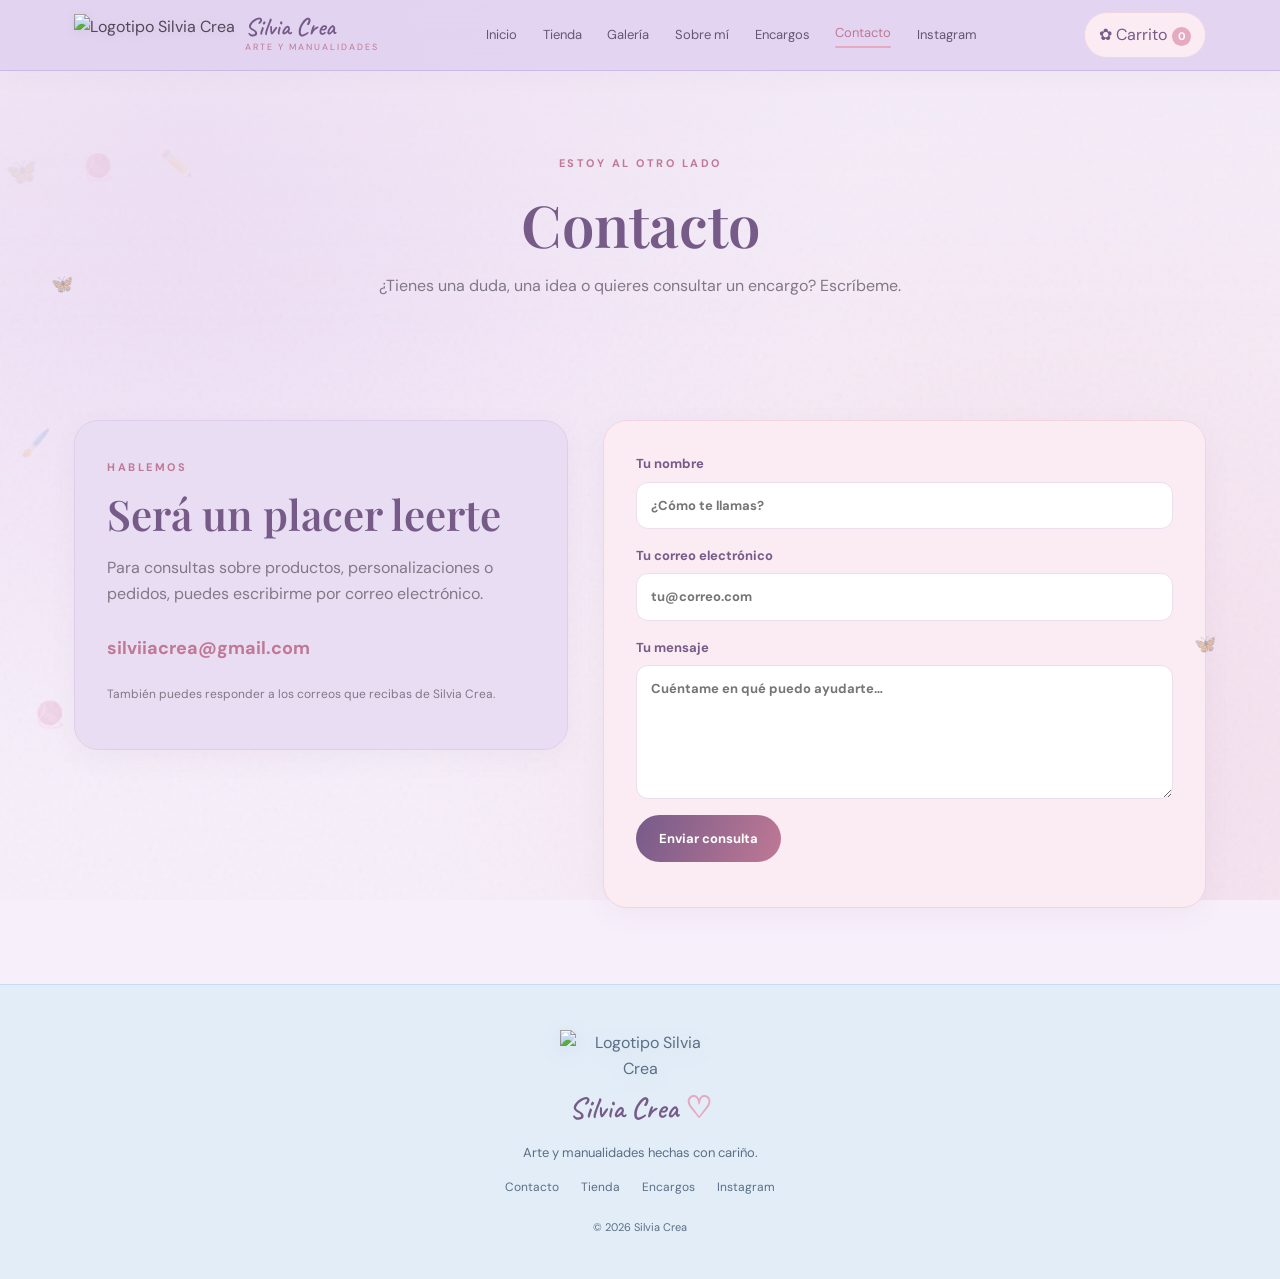
==== commit 15e20716: "Add files via upload" ====
--- a/contacto.html
+++ b/contacto.html
@@ -16,7 +16,7 @@
 <a class="skip-link" href="#contenido">Saltar al contenido</a>
 <header class="site-header">
  <div class="header-inner">
- <a class="brand" href="index.html" aria-label="Silvia Crea, inicio"><span class="brand-mark">✿</span><span><strong>Silvia Crea</strong><small>Arte y manualidades</small></span></a>
+ <a class="brand" href="index.html" aria-label="Silvia Crea, inicio"><img src="https://i.imgur.com/F84jcJa.png" alt="Logotipo Silvia Crea" class="header-logo"><span><strong>Silvia Crea</strong><small>Arte y manualidades</small></span></a>
  <button class="menu-toggle" type="button" aria-expanded="false" aria-label="Abrir menú"><span></span><span></span><span></span></button>
  <nav class="main-nav" aria-label="Navegación principal"><a href="index.html">Inicio</a><a href="tienda.html">Tienda</a><a href="galeria.html">Galería</a><a href="sobre-mi.html">Sobre mí</a><a href="encargos.html">Encargos</a><a href="contacto.html" aria-current="page">Contacto</a><a href="https://www.instagram.com/silviiacrea" target="_blank" rel="noopener noreferrer">Instagram</a></nav>
  <button class="cart-trigger" type="button" data-open-cart aria-label="Abrir carrito">♡ <span>Carrito</span><b class="cart-count">0</b></button>
@@ -38,7 +38,10 @@
 </main>
 
 <footer class="site-footer">
- <a class="footer-brand-img" href="index.html" aria-label="Inicio Silvia Crea"><img src="https://i.imgur.com/F84jcJa.png" alt="Silvia Crea" class="footer-logo"></a>
+ <a class="footer-brand-img" href="index.html" aria-label="Inicio Silvia Crea">
+   <img src="https://i.imgur.com/F84jcJa.png" alt="Logotipo Silvia Crea" class="footer-logo">
+   <span class="footer-brand">Silvia Crea <span>♡</span></span>
+ </a>
  <p>Arte y manualidades hechas con cariño.</p>
  <div class="footer-links"><a href="contacto.html">Contacto</a><a href="tienda.html">Tienda</a><a href="encargos.html">Encargos</a><a href="https://www.instagram.com/silviiacrea" target="_blank" rel="noopener noreferrer">Instagram</a></div>
  <small>© <span id="year"></span> Silvia Crea</small>
--- a/css/estilos.css
+++ b/css/estilos.css
@@ -1,4 +1,4 @@
-:root{--lilac:#b99acb;--lilac-dark:#765b89;--lilac-pale:#f0e7f4;--pink:#e6a9bf;--pink-dark:#bf7895;--pink-soft:#fbecf3;--blue-pastel:#d4e5f9;--white-lilac:#f7f0fb;--cream:#fffaf5;--ink:#514957;--muted:#817887;--line:#eadfea;--white:#fff;--shadow:0 18px 50px rgba(107,78,117,.10);--serif:"Playfair Display",Georgia,serif;--sans:"DM Sans",Arial,sans-serif;--script:"Caveat",cursive}   
+:root{--lilac:#b99acb;--lilac-dark:#765b89;--lilac-pale:#f0e7f4;--pink:#e6a9bf;--pink-dark:#bf7895;--pink-soft:#fbecf3;--blue-pastel:#e2edf8;--lilac-card:#e9ddf3;--white-lilac:#f7f0fb;--cream:#fffaf5;--ink:#514957;--muted:#817887;--line:#eadfea;--white:#fff;--shadow:0 18px 50px rgba(107,78,117,.10);--serif:"Playfair Display",Georgia,serif;--sans:"DM Sans",Arial,sans-serif;--script:"Caveat",cursive}   
 *{box-sizing:border-box}html{scroll-behavior:smooth}  
 
 body{  
@@ -21,7 +21,8 @@
 .site-header{position:relative;z-index:50;background:rgba(226,211,241,.94);backdrop-filter:blur(16px);border-bottom:1px solid rgba(192,169,215,.65);box-shadow:0 5px 22px rgba(112,84,139,.07)}  
 .header-inner{max-width:1180px;margin:auto;padding:12px 24px;display:flex;align-items:center;gap:26px}
 .brand{display:flex;align-items:center;gap:10px;min-width:205px}
-.brand-mark{width:42px;height:42px;border-radius:50%;display:grid;place-items:center;background:var(--lilac-pale);color:var(--lilac-dark);font-size:26px}
+.header-logo{height:42px;width:auto;object-fit:contain;filter:drop-shadow(0 2px 4px rgba(107,78,117,0.1));transition:transform 0.2s}
+.header-logo:hover{transform:scale(1.05)}
 .brand strong{display:block;font:600 25px var(--script);color:var(--lilac-dark);line-height:1}
 .brand small{display:block;font-size:9px;letter-spacing:2px;text-transform:uppercase;color:var(--pink-dark)}
 .main-nav{display:flex;align-items:center;justify-content:center;gap:clamp(12px,2vw,26px);flex:1}
@@ -55,7 +56,10 @@
 .section-heading h2,.cta-band h2,.about-copy h2,.contact-card h2{font:600 clamp(30px,3.4vw,42px)/1.2 var(--serif);color:var(--lilac-dark);margin:9px 0 12px}
 .section-heading p,.feature-card p,.step-card p,.note-panel p{color:var(--muted);margin:0}
 .feature-grid{display:grid;grid-template-columns:repeat(3,1fr);gap:20px}
-.feature-card{background:var(--pink-soft);border:1px solid #f0d5e1;border-radius:22px;padding:30px;text-align:center;box-shadow:0 8px 25px rgba(107,78,117,.04)}
+.feature-card{border:1px solid #f0d5e1;border-radius:22px;padding:30px;text-align:center;box-shadow:0 8px 25px rgba(107,78,117,.04)}
+.feature-card:nth-child(1){background:var(--pink-soft);border-color:#f0d5e1;}
+.feature-card:nth-child(2){background:var(--lilac-card);border-color:#dfceeb;}
+.feature-card:nth-child(3){background:var(--pink-soft);border-color:#f0d5e1;}
 .feature-card>span{font-size:32px}
 .feature-card h3,.order-steps .step-card h2{font:600 22px var(--serif);color:var(--lilac-dark);margin:12px 0 6px}
 .tinted{max-width:none;background:rgba(240,231,244,.48);padding-left:max(24px,calc((100% - 1132px)/2));padding-right:max(24px,calc((100% - 1132px)/2))}
@@ -68,7 +72,7 @@
 .item-card{position:relative;border:1px solid var(--line);border-radius:20px;overflow:hidden;box-shadow:0 9px 25px rgba(107,78,117,.06);transition:transform .25s,box-shadow .25s;cursor:pointer}  
 .item-card:hover{transform:translateY(-4px);box-shadow:var(--shadow)}
 .item-card:nth-child(odd){background:var(--pink-soft);border-color:#f0d5e1}
-.item-card:nth-child(even){background:var(--lilac-pale);border-color:var(--line)}
+.item-card:nth-child(even){background:var(--lilac-card);border-color:#dfceeb}
 .image-wrapper{width:100%;aspect-ratio:4/3;overflow:hidden;background:var(--lilac-pale);display:block}  
 .item-image{width:100%;height:100%;object-fit:cover;transition:transform 4.5s ease-out}  
 .item-card:hover .item-image{transform:scale(1.05)}  
@@ -108,12 +112,12 @@
 .about-copy .btn{margin-top:10px}
 .order-steps{display:grid;grid-template-columns:repeat(3,1fr);gap:20px}
 .order-steps .step-card{border:1px solid var(--line);border-radius:22px;padding:30px;text-align:center;box-shadow:0 8px 25px rgba(107,78,117,.04)}
-.order-steps .step-card:nth-child(1){background:var(--lilac-pale)}
+.order-steps .step-card:nth-child(1){background:var(--lilac-card);border-color:#dfceeb}
 .order-steps .step-card:nth-child(2){background:var(--pink-soft);border-color:#f0d5e1}
-.order-steps .step-card:nth-child(3){background:var(--lilac-pale)}
+.order-steps .step-card:nth-child(3){background:var(--lilac-card);border-color:#dfceeb}
 .step-number{display:inline-grid;place-items:center;width:42px;height:42px;border-radius:50%;background:#fff;color:var(--lilac-dark);font-weight:700;box-shadow:0 3px 10px rgba(0,0,0,.03)}
 .contact-layout{display:grid;grid-template-columns:.9fr 1.1fr;gap:35px;align-items:start}
-.contact-card{background:var(--lilac-pale);border:1px solid var(--line);border-radius:24px;padding:32px;box-shadow:0 8px 28px rgba(107,78,117,.05)}
+.contact-card{background:var(--lilac-card);border:1px solid #dfceeb;border-radius:24px;padding:32px;box-shadow:0 8px 28px rgba(107,78,117,.05)}
 .contact-card p{color:var(--muted)}
 .contact-email{display:inline-block;color:var(--pink-dark);font-weight:700;font-size:18px;margin:10px 0}
 .small-note{font-size:12px}
@@ -123,9 +127,11 @@
 .form-card input:focus,.form-card textarea:focus{border-color:var(--lilac);box-shadow:0 0 0 3px rgba(185,154,203,.15)}
 .form-status{font-size:13px;color:var(--lilac-dark)}
 .site-footer{text-align:center;padding:45px 20px 40px;background:var(--blue-pastel);border-top:1px solid #c8dbf2;color:#5a6e85}
-.footer-logo{max-width:160px;height:auto;margin-bottom:15px;transition:transform 0.3s ease;filter:drop-shadow(0 4px 10px rgba(107,78,117,0.1))}
-.footer-brand-img{display:inline-block}
+.footer-logo{max-width:160px;height:auto;margin-bottom:10px;transition:transform 0.3s ease;filter:drop-shadow(0 4px 10px rgba(107,78,117,0.1))}
+.footer-brand-img{display:inline-block;text-decoration:none}
 .footer-brand-img:hover .footer-logo{transform:scale(1.05)}
+.footer-brand{display:block;font:600 30px var(--script);color:var(--lilac-dark);line-height:1;margin-bottom:15px}
+.footer-brand span{color:var(--pink)}
 .site-footer p{margin:4px 0 15px;font-size:13px}
 .footer-links{display:flex;justify-content:center;gap:22px;font-size:12px;margin-bottom:15px}
 .site-footer small{font-size:11px}
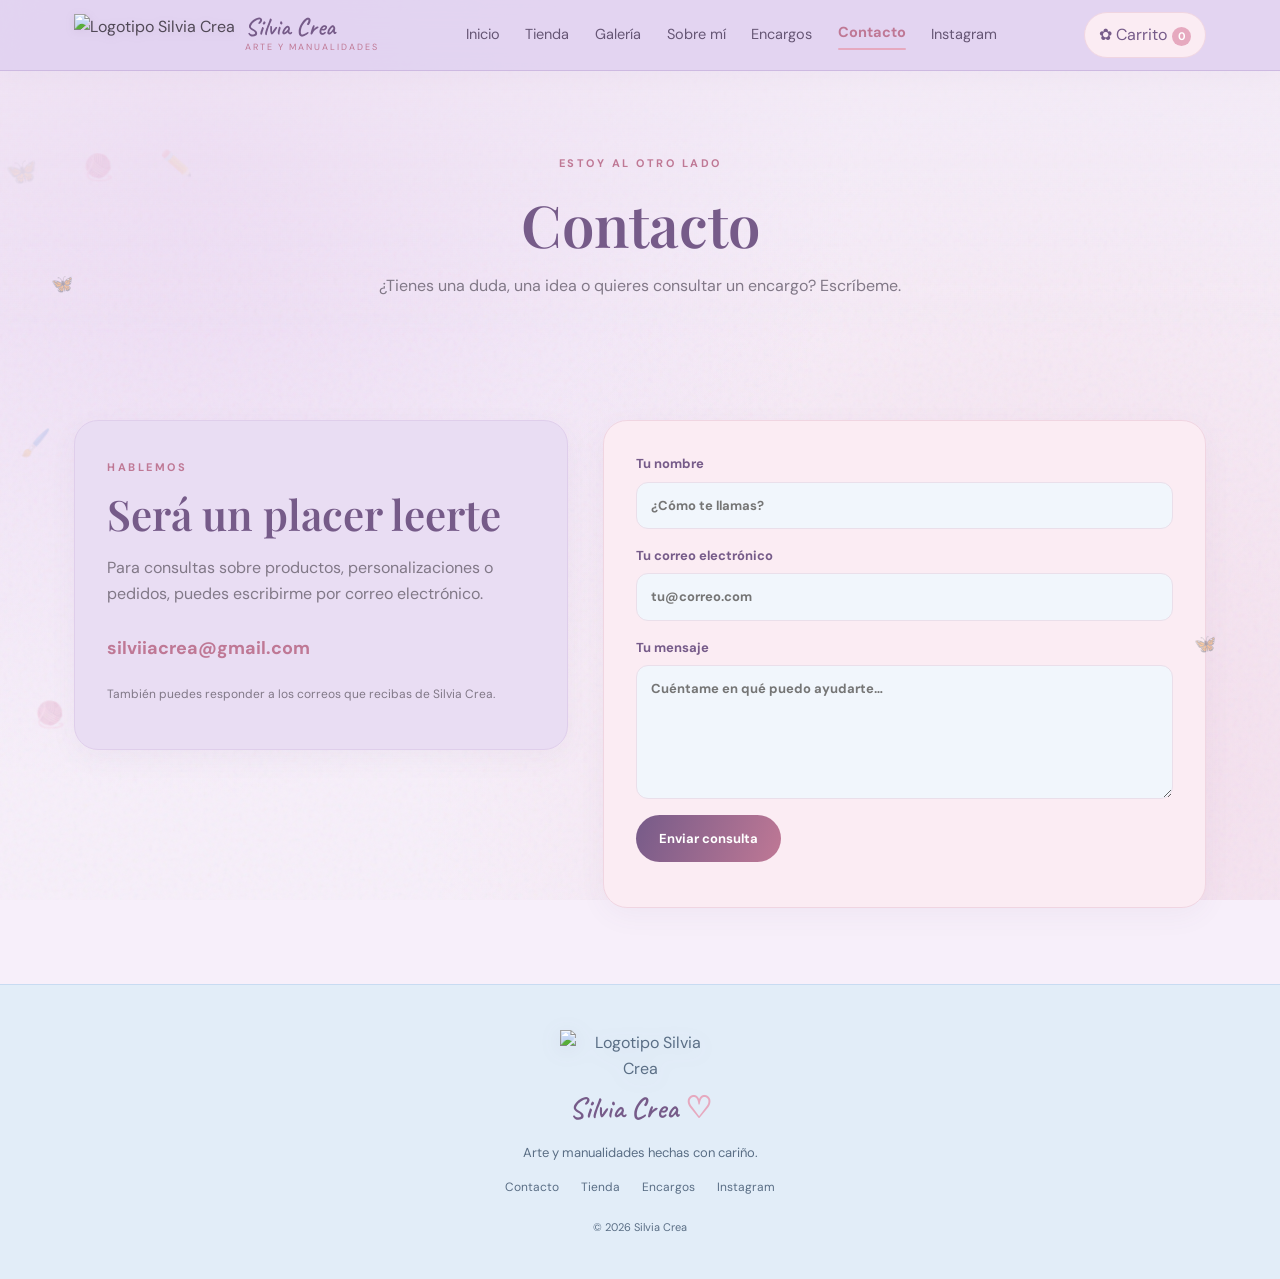
==== commit 75c8d395: "Add files via upload" ====
--- a/contacto.html
+++ b/contacto.html
@@ -54,7 +54,24 @@
  <div id="cart-items" class="cart-items"><p class="empty-cart">Todavía no has añadido productos.</p></div>
  <div class="cart-summary"><div class="summary-line"><span>Unidades</span><strong id="cart-units">0</strong></div><div class="summary-line total-line"><span>Total estimado</span><strong id="cart-total">0,00 €</strong></div><p>Los gastos de envío se concretarán personalmente. El envío de la solicitud no implica ningún pago.</p><button type="button" class="btn btn-primary full-width" id="continue-order">Continuar con la solicitud</button></div>
 </aside>
-<div class="modal-backdrop" id="product-modal" aria-hidden="true"><div class="product-modal" role="dialog" aria-modal="true" aria-labelledby="modal-title"><button type="button" class="icon-button modal-close" data-close-modal aria-label="Cerrar">×</button><img id="modal-image" alt=""><div class="modal-copy"><span class="eyebrow">Silvia Crea</span><h2 id="modal-title"></h2><p id="modal-description"></p><strong id="modal-price"></strong><button type="button" class="btn btn-primary" id="modal-add">Añadir al carrito</button></div></div></div>
+<div class="modal-backdrop" id="product-modal" aria-hidden="true">
+  <div class="product-modal" role="dialog" aria-modal="true" aria-labelledby="modal-title">
+    <button type="button" class="icon-button modal-close" data-close-modal aria-label="Cerrar">×</button>
+    <div class="modal-image-container">
+      <img id="modal-image" alt="">
+      <div id="modal-placeholder" class="placeholder" aria-hidden="true" style="display:none;">
+        <svg viewBox="0 0 24 24" width="60" height="60" stroke="#b69bd2" stroke-width="1.5" fill="none" stroke-linecap="round" stroke-linejoin="round"><path d="M23 19a2 2 0 0 1-2 2H3a2 2 0 0 1-2-2V8a2 2 0 0 1 2-2h4l2-3h6l2 3h4a2 2 0 0 1 2 2z"></path><circle cx="12" cy="13" r="4"></circle></svg>
+      </div>
+    </div>
+    <div class="modal-copy">
+      <span class="eyebrow">Silvia Crea</span>
+      <h2 id="modal-title"></h2>
+      <p id="modal-description"></p>
+      <strong id="modal-price"></strong>
+      <button type="button" class="btn btn-primary" id="modal-add">Añadir al carrito</button>
+    </div>
+  </div>
+</div>
 <div class="toast" id="toast" role="status" aria-live="polite"></div>
 <script src="js/config.js"></script><script src="js/app.js"></script>
 </body></html>
--- a/css/estilos.css
+++ b/css/estilos.css
@@ -1,4 +1,4 @@
-:root{--lilac:#b99acb;--lilac-dark:#765b89;--lilac-pale:#f0e7f4;--pink:#e6a9bf;--pink-dark:#bf7895;--pink-soft:#fbecf3;--blue-pastel:#e2edf8;--lilac-card:#e9ddf3;--white-lilac:#f7f0fb;--cream:#fffaf5;--ink:#514957;--muted:#817887;--line:#eadfea;--white:#fff;--shadow:0 18px 50px rgba(107,78,117,.10);--serif:"Playfair Display",Georgia,serif;--sans:"DM Sans",Arial,sans-serif;--script:"Caveat",cursive}   
+:root{--lilac:#b99acb;--lilac-dark:#765b89;--lilac-pale:#f0e7f4;--pink:#e6a9bf;--pink-dark:#bf7895;--pink-soft:#fbecf3;--blue-pastel:#e2edf8;--blue-pastel-soft:#f1f6fc;--lilac-card:#e9ddf3;--white-lilac:#f7f0fb;--cream:#fffaf5;--ink:#514957;--muted:#817887;--line:#eadfea;--white:#fff;--shadow:0 18px 50px rgba(107,78,117,.10);--serif:"Playfair Display",Georgia,serif;--sans:"DM Sans",Arial,sans-serif;--script:"Caveat",cursive}   
 *{box-sizing:border-box}html{scroll-behavior:smooth}  
 
 body{  
@@ -26,8 +26,9 @@
 .brand strong{display:block;font:600 25px var(--script);color:var(--lilac-dark);line-height:1}
 .brand small{display:block;font-size:9px;letter-spacing:2px;text-transform:uppercase;color:var(--pink-dark)}
 .main-nav{display:flex;align-items:center;justify-content:center;gap:clamp(12px,2vw,26px);flex:1}
-.main-nav a{font-size:13px;color:#665c6b;transition:.2s}
+.main-nav a{font-size:14.5px;color:#665c6b;transition:.2s}
 .main-nav a:hover,.main-nav a[aria-current=page]{color:var(--pink-dark)}
+.main-nav a[aria-current=page]{font-weight:700;}
 .main-nav a[aria-current=page]:after{content:"";display:block;height:2px;background:var(--pink);margin-top:3px;border-radius:2px}
 .cart-trigger{border:1px solid #f0d5e1;background:var(--pink-soft);border-radius:30px;padding:9px 14px;color:var(--lilac-dark);white-space:nowrap;transition:transform 0.2s}
 .cart-trigger:hover{transform:scale(1.03)}
@@ -43,7 +44,8 @@
 .btn{display:inline-flex;align-items:center;justify-content:center;border:0;border-radius:30px;padding:13px 23px;font-size:13px;font-weight:700;transition:transform .2s,box-shadow .2s}
 .btn:hover{transform:translateY(-2px);box-shadow:0 9px 22px rgba(118,91,137,.17)}
 .btn-primary{color:#fff;background:linear-gradient(110deg,var(--lilac-dark),var(--pink-dark))}
-.btn-soft{background:var(--lilac-pale);color:var(--lilac-dark);border:1px solid #e8dbea}
+.btn-soft{background:var(--pink-soft);color:var(--pink-dark);border:1px solid #f0d5e1}
+.btn-header-purple{background:rgba(226,211,241,.94);color:var(--lilac-dark);border:1px solid #d6c5e5}
 .hero-art{height:390px;position:relative;display:grid;place-items:center}
 .hero-logo{max-width:340px;width:85%;height:auto;filter:drop-shadow(0 15px 35px rgba(107,78,117,0.15));transform:rotate(2deg);transition:transform 0.4s ease;position:relative;z-index:2}
 .hero-logo:hover{transform:rotate(-1deg) scale(1.03)}
@@ -82,7 +84,11 @@
 .item-content p{font-size:13px;color:var(--muted);margin:0 0 15px}
 .item-bottom{display:flex;align-items:center;justify-content:space-between;gap:10px}
 .price{font-weight:700;color:var(--pink-dark)}
-.mini-btn{border:1px solid #e8dbea;border-radius:25px;background:#fbf6fc;color:var(--lilac-dark);padding:8px 13px;font-size:12px;font-weight:700}
+
+.mini-btn{border-radius:25px;padding:8px 13px;font-size:12px;font-weight:700;border:1px solid}
+.item-card:nth-child(odd) .mini-btn {background:var(--lilac-card);border-color:#dfceeb;color:var(--lilac-dark);}
+.item-card:nth-child(even) .mini-btn {background:var(--pink-soft);border-color:#f0d5e1;color:var(--pink-dark);}
+
 .item-actions{display:flex;justify-content:center;align-items:center;gap:12px;flex-wrap:nowrap;margin-top:12px;margin-bottom:6px}   
 .item-actions .mini-btn{display:inline-flex;align-items:center;justify-content:center;min-width:112px;white-space:nowrap} 
 .center-action{text-align:center;margin-top:32px}
@@ -92,6 +98,11 @@
 .page-hero{text-align:center;padding:78px 24px 45px;background:linear-gradient(180deg,rgba(241,231,244,.55),transparent)}
 .page-hero h1{font-size:clamp(42px,5vw,58px)}
 .page-hero p{margin:0 auto}
+
+@media(min-width:900px){
+  [data-page="shop"] .page-hero p {max-width: 900px; margin-inline: auto;}
+}
+
 .shop-toolbar{display:flex;justify-content:space-between;align-items:center;gap:15px;margin-bottom:25px;color:var(--muted);font-size:13px}
 .text-button{border:0;background:none;color:var(--lilac-dark);font-weight:700}
 .product-grid{grid-template-columns:repeat(3,minmax(0,1fr))}
@@ -109,13 +120,17 @@
 .about-flower{left:10%;top:12%}
 .about-butterfly{right:8%;bottom:12%}
 .about-copy p{color:var(--muted);margin:15px 0}
+.about-copy .eyebrow{font-size:14.5px;}
 .about-copy .btn{margin-top:10px}
 .order-steps{display:grid;grid-template-columns:repeat(3,1fr);gap:20px}
 .order-steps .step-card{border:1px solid var(--line);border-radius:22px;padding:30px;text-align:center;box-shadow:0 8px 25px rgba(107,78,117,.04)}
 .order-steps .step-card:nth-child(1){background:var(--lilac-card);border-color:#dfceeb}
 .order-steps .step-card:nth-child(2){background:var(--pink-soft);border-color:#f0d5e1}
 .order-steps .step-card:nth-child(3){background:var(--lilac-card);border-color:#dfceeb}
-.step-number{display:inline-grid;place-items:center;width:42px;height:42px;border-radius:50%;background:#fff;color:var(--lilac-dark);font-weight:700;box-shadow:0 3px 10px rgba(0,0,0,.03)}
+.order-steps .step-card:nth-child(1) .step-number{background:var(--pink-soft);border:1px solid #f0d5e1}
+.order-steps .step-card:nth-child(2) .step-number{background:rgba(226,211,241,.94);border:1px solid #d6c5e5}
+.order-steps .step-card:nth-child(3) .step-number{background:var(--pink-soft);border:1px solid #f0d5e1}
+.step-number{display:inline-grid;place-items:center;width:42px;height:42px;border-radius:50%;color:var(--lilac-dark);font-weight:700;box-shadow:0 3px 10px rgba(0,0,0,.03)}
 .contact-layout{display:grid;grid-template-columns:.9fr 1.1fr;gap:35px;align-items:start}
 .contact-card{background:var(--lilac-card);border:1px solid #dfceeb;border-radius:24px;padding:32px;box-shadow:0 8px 28px rgba(107,78,117,.05)}
 .contact-card p{color:var(--muted)}
@@ -123,7 +138,7 @@
 .small-note{font-size:12px}
 .form-card{background:var(--pink-soft);border:1px solid #f0d5e1;border-radius:24px;padding:32px;box-shadow:0 8px 28px rgba(107,78,117,.05)}
 .form-card label{display:block;font-size:13px;font-weight:700;color:var(--lilac-dark);margin-bottom:16px}
-.form-card input,.form-card textarea{display:block;width:100%;margin-top:7px;border:1px solid var(--line);border-radius:12px;padding:12px 14px;background:#ffffff;color:var(--ink);outline:none}
+.form-card input,.form-card textarea{display:block;width:100%;margin-top:7px;border:1px solid var(--line);border-radius:12px;padding:12px 14px;background:var(--blue-pastel-soft);color:var(--ink);outline:none}
 .form-card input:focus,.form-card textarea:focus{border-color:var(--lilac);box-shadow:0 0 0 3px rgba(185,154,203,.15)}
 .form-status{font-size:13px;color:var(--lilac-dark)}
 .site-footer{text-align:center;padding:45px 20px 40px;background:var(--blue-pastel);border-top:1px solid #c8dbf2;color:#5a6e85}
@@ -141,34 +156,42 @@
 @keyframes floaty{0%,100%{transform:translate(0,0) rotate(-8deg)}50%{transform:translate(35px,-45px) rotate(12deg)}}
 .drawer-backdrop,.modal-backdrop{position:fixed;inset:0;background:rgba(48,36,53,.35);z-index:90;opacity:0;visibility:hidden;transition:.25s}
 .drawer-backdrop.open,.modal-backdrop.open{opacity:1;visibility:visible}
-.cart-drawer{position:fixed;right:0;top:0;height:100dvh;width:min(460px,100%);background:#fffafc;z-index:100;transform:translateX(105%);transition:transform .3s;display:flex;flex-direction:column;padding:25px;box-shadow:-15px 0 45px rgba(67,47,73,.12)}
+.cart-drawer{position:fixed;right:0;top:0;height:100dvh;width:min(460px,100%);background:rgba(226,211,241,.98);z-index:100;transform:translateX(105%);transition:transform .3s;display:flex;flex-direction:column;padding:25px;box-shadow:-15px 0 45px rgba(67,47,73,.12)}
 .cart-drawer.open{transform:translateX(0)}
 .drawer-head{display:flex;justify-content:space-between;align-items:center;border-bottom:1px solid var(--line);padding-bottom:17px}
 .drawer-head h2{font:600 30px var(--serif);color:var(--lilac-dark);margin:0}
-.icon-button{border:0;background:var(--lilac-pale);color:var(--lilac-dark);width:38px;height:38px;border-radius:50%;font-size:25px}
+.icon-button{border:0;background:var(--lilac-pale);color:var(--lilac-dark);width:38px;height:38px;border-radius:50%;font-size:25px;display:flex;align-items:center;justify-content:center;padding-bottom:3px}
 .cart-items{overflow:auto;flex:1;padding:15px 0}
-.empty-cart{color:var(--muted);text-align:center;padding:35px 10px}
+.empty-cart{color:var(--lilac-dark);text-align:center;padding:35px 10px}
 .cart-row{padding:15px 0;border-bottom:1px solid var(--line)}
 .cart-row-top{display:flex;justify-content:space-between;gap:12px}
 .cart-row strong{color:var(--lilac-dark)}
-.cart-row small{color:var(--muted)}
+.cart-row small{color:var(--lilac-dark)}
 .cart-row-controls{display:flex;align-items:center;gap:8px;margin-top:10px}
-.cart-row-controls button{border:1px solid var(--line);background:#fff;border-radius:8px;padding:3px 10px;color:var(--lilac-dark)}
-.cart-row textarea{width:100%;margin-top:10px;border:1px solid var(--line);border-radius:10px;padding:9px;resize:vertical}
+.cart-row-controls button{border:1px solid #f0d5e1;background:var(--pink-soft);border-radius:8px;padding:3px 10px;color:var(--lilac-dark)}
+.cart-row textarea{width:100%;margin-top:10px;border:1px solid #f0d5e1;background:var(--pink-soft);border-radius:10px;padding:9px;resize:vertical}
 .cart-summary{border-top:1px solid var(--line);padding-top:17px}
-.summary-line{display:flex;justify-content:space-between;color:var(--muted);font-size:14px}
+.summary-line{display:flex;justify-content:space-between;color:var(--lilac-dark);font-size:14px}
 .summary-line strong{color:var(--lilac-dark)}
 .total-line{font-size:17px;margin:8px 0}
-.cart-summary p{font-size:11px;color:var(--muted)}
+.cart-summary p{font-size:11px;color:var(--lilac-dark)}
 .full-width{width:100%}
+
+/* Estilos de la superposición (Modal) */
 .modal-backdrop{z-index:120;display:grid;place-items:center;padding:20px}
-.product-modal{position:relative;max-width:780px;width:100%;background:#fff;border-radius:24px;overflow:hidden;display:grid;grid-template-columns:1fr 1fr;box-shadow:var(--shadow)}
-.product-modal>img{width:100%;height:100%;min-height:320px;object-fit:cover;background:var(--lilac-pale)}
-.modal-copy{padding:38px}
+.product-modal{position:relative;max-width:780px;width:100%;background:#fff;border-radius:24px;overflow:hidden;display:grid;grid-template-columns:1fr 1fr;box-shadow:var(--shadow);transition:background-color 0.3s ease}
+.product-modal.theme-pink{background:var(--pink-soft)}
+.product-modal.theme-lilac{background:var(--lilac-card)}
+.modal-image-container{width:100%;height:100%;min-height:320px;background:var(--lilac-pale);display:flex;flex-direction:column}
+.modal-image-container>img{width:100%;height:100%;object-fit:cover}
+.modal-image-container .placeholder{flex:1;display:flex;align-items:center;justify-content:center}
+.icon-button.modal-close{background:var(--blue-pastel-soft);position:absolute;right:12px;top:12px;z-index:2;line-height:1;padding:0 0 3px 0}
+.modal-copy{padding:38px;position:relative;z-index:1}
+.modal-copy::before{content:"";position:absolute;inset:0;background-image:url('https://i.imgur.com/F84jcJa.png');background-repeat:no-repeat;background-position:center;background-size:65%;opacity:0.04;pointer-events:none;z-index:-1}
 .modal-copy h2{font:600 30px var(--serif);color:var(--lilac-dark)}
 .modal-copy p{color:var(--muted);white-space:pre-line}
 .modal-copy strong{display:block;color:var(--pink-dark);font-size:20px;margin:20px 0}
-.modal-close{position:absolute;right:12px;top:12px;z-index:2}
+.modal-copy .eyebrow{font-size:13.5px}
 .toast{position:fixed;bottom:25px;left:50%;transform:translate(-50%,20px);opacity:0;pointer-events:none;background:var(--lilac-dark);color:#fff;padding:11px 20px;border-radius:30px;z-index:150;transition:.25s;font-size:13px}
 .toast.show{opacity:1;transform:translate(-50%,0)}
 .loading-note{grid-column:1/-1;text-align:center;color:var(--muted);padding:40px}   
@@ -206,7 +229,7 @@
  .page-hero{padding:58px 20px 30px}
  .contact-card,.form-card{padding:25px}
  .product-modal{grid-template-columns:1fr;max-height:90dvh;overflow:auto}
- .product-modal>img{height:220px;min-height:0}
+ .modal-image-container{height:220px;min-height:0}
  .modal-copy{padding:25px}
  .modal-copy h2{font-size:25px}
  .butterfly{display:none}  
@@ -279,7 +302,7 @@
 @media(max-width:700px){.item-meta .price{font-size:17px;gap:8px;}.item-meta .old-price{font-size:12px;}}  
   
 .slider-wrapper {position: relative;width: 100%;}  
-.slider-btn {position: absolute;top: 50%;transform: translateY(-50%);background: #ffffff;border: 1px solid var(--line);color: var(--lilac-dark);border-radius: 50%;width: 44px;height: 44px;display: flex;align-items: center;justify-content: center;box-shadow: 0 4px 14px rgba(107, 78, 117, 0.12);z-index: 10;cursor: pointer;font-size: 16px;transition: background 0.2s ease, transform 0.2s ease;}  
+.slider-btn {position: absolute;top: 50%;transform: translateY(-50%);background: var(--blue-pastel-soft);border: 1px solid var(--line);color: var(--lilac-dark);border-radius: 50%;width: 44px;height: 44px;display: flex;align-items: center;justify-content: center;box-shadow: 0 4px 14px rgba(107, 78, 117, 0.12);z-index: 10;cursor: pointer;font-size: 16px;transition: background 0.2s ease, transform 0.2s ease;}  
 .slider-btn:hover {background: var(--lilac-pale);transform: translateY(-50%) scale(1.05);}  
 .slider-btn-left {left: -22px;}  
 .slider-btn-right {right: -22px;}  
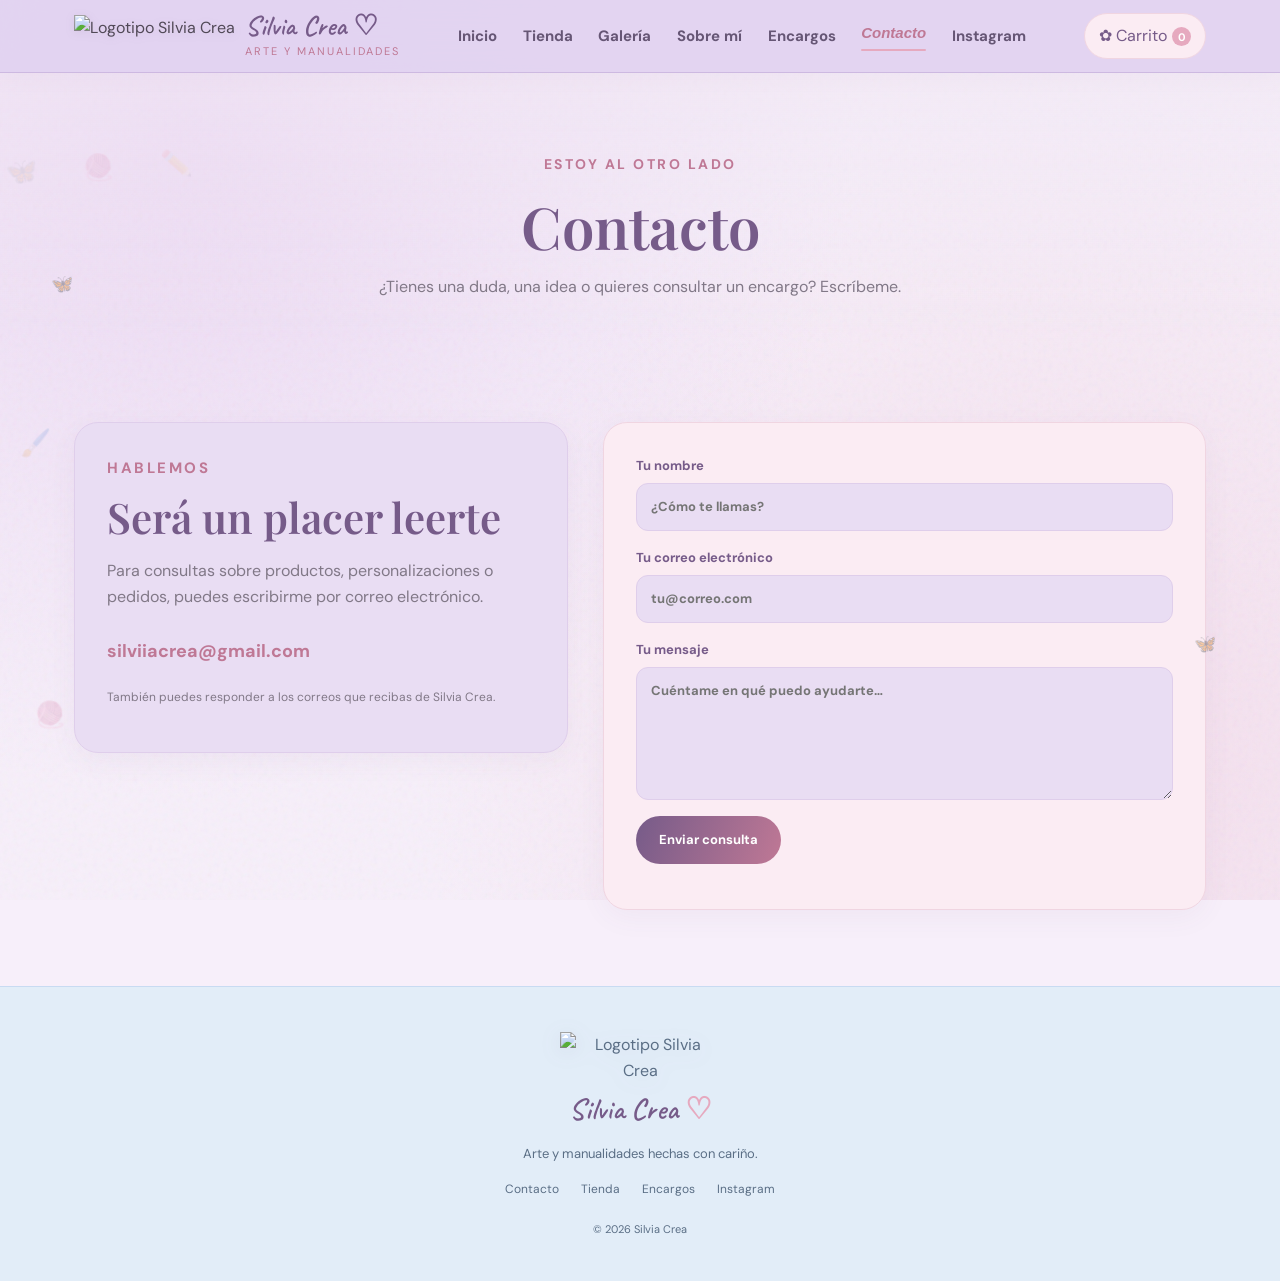
==== commit 0b21a5f5: "Add files via upload" ====
--- a/contacto.html
+++ b/contacto.html
@@ -16,7 +16,7 @@
 <a class="skip-link" href="#contenido">Saltar al contenido</a>
 <header class="site-header">
  <div class="header-inner">
- <a class="brand" href="index.html" aria-label="Silvia Crea, inicio"><img src="https://i.imgur.com/F84jcJa.png" alt="Logotipo Silvia Crea" class="header-logo"><span><strong>Silvia Crea</strong><small>Arte y manualidades</small></span></a>
+ <a class="brand" href="index.html" aria-label="Silvia Crea, inicio"><img src="https://i.imgur.com/F84jcJa.png" alt="Logotipo Silvia Crea" class="header-logo"><span><strong>Silvia Crea ♡</strong><small>Arte y manualidades</small></span></a>
  <button class="menu-toggle" type="button" aria-expanded="false" aria-label="Abrir menú"><span></span><span></span><span></span></button>
  <nav class="main-nav" aria-label="Navegación principal"><a href="index.html">Inicio</a><a href="tienda.html">Tienda</a><a href="galeria.html">Galería</a><a href="sobre-mi.html">Sobre mí</a><a href="encargos.html">Encargos</a><a href="contacto.html" aria-current="page">Contacto</a><a href="https://www.instagram.com/silviiacrea" target="_blank" rel="noopener noreferrer">Instagram</a></nav>
  <button class="cart-trigger" type="button" data-open-cart aria-label="Abrir carrito">♡ <span>Carrito</span><b class="cart-count">0</b></button>
@@ -26,7 +26,7 @@
 <main id="contenido">
 <section class="page-hero"><span class="eyebrow">Estoy al otro lado</span><h1>Contacto</h1><p>¿Tienes una duda, una idea o quieres consultar un encargo? Escríbeme.</p></section>
 <section class="section contact-layout">
- <div class="contact-card"><span class="eyebrow">Hablemos</span><h2>Será un placer leerte</h2><p>Para consultas sobre productos, personalizaciones o pedidos, puedes escribirme por correo electrónico.</p><a class="contact-email" href="mailto:silviiacrea@gmail.com">silviiacrea@gmail.com</a><p class="small-note">También puedes responder a los correos que recibas de Silvia Crea.</p></div>
+ <div class="contact-card"><span class="eyebrow" style="font-size:15px; margin-bottom:2px;">Hablemos</span><h2>Será un placer leerte</h2><p>Para consultas sobre productos, personalizaciones o pedidos, puedes escribirme por correo electrónico.</p><a class="contact-email" href="mailto:silviiacrea@gmail.com">silviiacrea@gmail.com</a><p class="small-note">También puedes responder a los correos que recibas de Silvia Crea.</p></div>
  <form id="contact-form" class="form-card">
  <label>Tu nombre<input name="name" required autocomplete="name" placeholder="¿Cómo te llamas?"></label>
  <label>Tu correo electrónico<input name="email" type="email" required autocomplete="email" placeholder="tu@correo.com"></label>
--- a/css/estilos.css
+++ b/css/estilos.css
@@ -23,20 +23,21 @@
 .brand{display:flex;align-items:center;gap:10px;min-width:205px}
 .header-logo{height:42px;width:auto;object-fit:contain;filter:drop-shadow(0 2px 4px rgba(107,78,117,0.1));transition:transform 0.2s}
 .header-logo:hover{transform:scale(1.05)}
-.brand strong{display:block;font:600 25px var(--script);color:var(--lilac-dark);line-height:1}
-.brand small{display:block;font-size:9px;letter-spacing:2px;text-transform:uppercase;color:var(--pink-dark)}
+.brand strong{display:block;font:600 28px var(--script);color:var(--lilac-dark);line-height:1;margin-bottom:2px}
+.brand small{display:block;font-size:11px;letter-spacing:2px;text-transform:uppercase;color:var(--pink-dark)}
 .main-nav{display:flex;align-items:center;justify-content:center;gap:clamp(12px,2vw,26px);flex:1}
-.main-nav a{font-size:14.5px;color:#665c6b;transition:.2s}
+.main-nav a{font-size:15px;font-weight:700;color:#665c6b;transition:.2s}
 .main-nav a:hover,.main-nav a[aria-current=page]{color:var(--pink-dark)}
-.main-nav a[aria-current=page]{font-weight:700;}
+.main-nav a[aria-current=page]{font-style:italic;}
 .main-nav a[aria-current=page]:after{content:"";display:block;height:2px;background:var(--pink);margin-top:3px;border-radius:2px}
 .cart-trigger{border:1px solid #f0d5e1;background:var(--pink-soft);border-radius:30px;padding:9px 14px;color:var(--lilac-dark);white-space:nowrap;transition:transform 0.2s}
 .cart-trigger:hover{transform:scale(1.03)}
 .cart-trigger b,.cart-count{display:inline-grid;place-items:center;min-width:19px;height:19px;border-radius:50%;background:var(--pink);color:white;font-size:11px;margin-left:5px}
 .menu-toggle{display:none;border:0;background:none;padding:8px}
 .menu-toggle span{display:block;width:23px;height:2px;background:var(--lilac-dark);margin:5px}   
+
 .hero{max-width:1180px;min-height:590px;margin:auto;padding:85px 35px 75px;display:grid;grid-template-columns:1.1fr .9fr;align-items:center;gap:40px}
-.eyebrow{font-size:11px;letter-spacing:2.5px;text-transform:uppercase;color:var(--pink-dark);font-weight:700}
+.eyebrow{font-size:14px;letter-spacing:2.5px;text-transform:uppercase;color:var(--pink-dark);font-weight:700;display:inline-block;margin-bottom:-2px;}
 .hero h1,.page-hero h1{font:600 clamp(42px,5.4vw,68px)/1.12 var(--serif);color:var(--lilac-dark);margin:16px 0}
 .hero h1 em{color:var(--pink-dark);font-weight:500}
 .hero-copy>p,.page-hero p{max-width:590px;color:var(--muted);font-size:16px}
@@ -104,9 +105,10 @@
 }
 
 .shop-toolbar{display:flex;justify-content:space-between;align-items:center;gap:15px;margin-bottom:25px;color:var(--muted);font-size:13px}
-.text-button{border:0;background:none;color:var(--lilac-dark);font-weight:700}
+.text-button{border:0;background:none;color:var(--lilac-dark);font-weight:700;transition:transform 0.2s}
+.text-button:hover{transform:scale(1.02)}
 .product-grid{grid-template-columns:repeat(3,minmax(0,1fr))}
-.note-panel{max-width:850px;text-align:center;background:var(--blue-pastel);border:1px solid #c8dbf2;border-radius:26px;padding:38px;margin-bottom:70px;box-shadow:var(--shadow)}
+.note-panel{max-width:850px;text-align:center;background:var(--blue-pastel-soft);border:1px solid #dceafa;border-radius:26px;padding:38px;margin-bottom:70px;box-shadow:var(--shadow)}
 .note-panel h2{font:600 30px var(--serif);color:var(--lilac-dark);margin:0 0 10px}
 .note-panel .btn{margin-top:20px}
 .gallery-grid{grid-template-columns:repeat(3,minmax(0,1fr))}
@@ -120,25 +122,25 @@
 .about-flower{left:10%;top:12%}
 .about-butterfly{right:8%;bottom:12%}
 .about-copy p{color:var(--muted);margin:15px 0}
-.about-copy .eyebrow{font-size:14.5px;}
 .about-copy .btn{margin-top:10px}
 .order-steps{display:grid;grid-template-columns:repeat(3,1fr);gap:20px}
 .order-steps .step-card{border:1px solid var(--line);border-radius:22px;padding:30px;text-align:center;box-shadow:0 8px 25px rgba(107,78,117,.04)}
-.order-steps .step-card:nth-child(1){background:var(--lilac-card);border-color:#dfceeb}
-.order-steps .step-card:nth-child(2){background:var(--pink-soft);border-color:#f0d5e1}
-.order-steps .step-card:nth-child(3){background:var(--lilac-card);border-color:#dfceeb}
-.order-steps .step-card:nth-child(1) .step-number{background:var(--pink-soft);border:1px solid #f0d5e1}
-.order-steps .step-card:nth-child(2) .step-number{background:rgba(226,211,241,.94);border:1px solid #d6c5e5}
-.order-steps .step-card:nth-child(3) .step-number{background:var(--pink-soft);border:1px solid #f0d5e1}
+.order-steps .step-card:nth-child(1){background:var(--pink-soft);border-color:#f0d5e1}
+.order-steps .step-card:nth-child(2){background:var(--lilac-card);border-color:#dfceeb}
+.order-steps .step-card:nth-child(3){background:var(--pink-soft);border-color:#f0d5e1}
+.order-steps .step-card:nth-child(1) .step-number{background:var(--lilac-card);border:1px solid #dfceeb}
+.order-steps .step-card:nth-child(2) .step-number{background:var(--pink-soft);border:1px solid #f0d5e1}
+.order-steps .step-card:nth-child(3) .step-number{background:var(--lilac-card);border:1px solid #dfceeb}
 .step-number{display:inline-grid;place-items:center;width:42px;height:42px;border-radius:50%;color:var(--lilac-dark);font-weight:700;box-shadow:0 3px 10px rgba(0,0,0,.03)}
 .contact-layout{display:grid;grid-template-columns:.9fr 1.1fr;gap:35px;align-items:start}
 .contact-card{background:var(--lilac-card);border:1px solid #dfceeb;border-radius:24px;padding:32px;box-shadow:0 8px 28px rgba(107,78,117,.05)}
+.contact-card .eyebrow{font-size:15px;margin-bottom:0px;}
 .contact-card p{color:var(--muted)}
 .contact-email{display:inline-block;color:var(--pink-dark);font-weight:700;font-size:18px;margin:10px 0}
 .small-note{font-size:12px}
 .form-card{background:var(--pink-soft);border:1px solid #f0d5e1;border-radius:24px;padding:32px;box-shadow:0 8px 28px rgba(107,78,117,.05)}
 .form-card label{display:block;font-size:13px;font-weight:700;color:var(--lilac-dark);margin-bottom:16px}
-.form-card input,.form-card textarea{display:block;width:100%;margin-top:7px;border:1px solid var(--line);border-radius:12px;padding:12px 14px;background:var(--blue-pastel-soft);color:var(--ink);outline:none}
+.form-card input,.form-card textarea{display:block;width:100%;margin-top:7px;border:1px solid #dfceeb;border-radius:12px;padding:12px 14px;background:var(--lilac-card);color:var(--ink);outline:none}
 .form-card input:focus,.form-card textarea:focus{border-color:var(--lilac);box-shadow:0 0 0 3px rgba(185,154,203,.15)}
 .form-status{font-size:13px;color:var(--lilac-dark)}
 .site-footer{text-align:center;padding:45px 20px 40px;background:var(--blue-pastel);border-top:1px solid #c8dbf2;color:#5a6e85}
@@ -156,21 +158,21 @@
 @keyframes floaty{0%,100%{transform:translate(0,0) rotate(-8deg)}50%{transform:translate(35px,-45px) rotate(12deg)}}
 .drawer-backdrop,.modal-backdrop{position:fixed;inset:0;background:rgba(48,36,53,.35);z-index:90;opacity:0;visibility:hidden;transition:.25s}
 .drawer-backdrop.open,.modal-backdrop.open{opacity:1;visibility:visible}
-.cart-drawer{position:fixed;right:0;top:0;height:100dvh;width:min(460px,100%);background:rgba(226,211,241,.98);z-index:100;transform:translateX(105%);transition:transform .3s;display:flex;flex-direction:column;padding:25px;box-shadow:-15px 0 45px rgba(67,47,73,.12)}
+.cart-drawer{position:fixed;right:0;top:0;height:100dvh;width:min(460px,100%);background:var(--lilac-card);z-index:100;transform:translateX(105%);transition:transform .3s;display:flex;flex-direction:column;padding:25px;box-shadow:-15px 0 45px rgba(67,47,73,.12)}
 .cart-drawer.open{transform:translateX(0)}
-.drawer-head{display:flex;justify-content:space-between;align-items:center;border-bottom:1px solid var(--line);padding-bottom:17px}
+.drawer-head{display:flex;justify-content:space-between;align-items:center;border-bottom:1px solid #dfceeb;padding-bottom:17px}
 .drawer-head h2{font:600 30px var(--serif);color:var(--lilac-dark);margin:0}
-.icon-button{border:0;background:var(--lilac-pale);color:var(--lilac-dark);width:38px;height:38px;border-radius:50%;font-size:25px;display:flex;align-items:center;justify-content:center;padding-bottom:3px}
+.icon-button{border:1px solid #dceafa;background:var(--blue-pastel-soft);color:var(--lilac-dark);width:38px;height:38px;border-radius:50%;font-size:25px;display:flex;align-items:center;justify-content:center;padding-bottom:3px}
 .cart-items{overflow:auto;flex:1;padding:15px 0}
 .empty-cart{color:var(--lilac-dark);text-align:center;padding:35px 10px}
-.cart-row{padding:15px 0;border-bottom:1px solid var(--line)}
+.cart-row{padding:15px 0;border-bottom:1px solid #dfceeb}
 .cart-row-top{display:flex;justify-content:space-between;gap:12px}
 .cart-row strong{color:var(--lilac-dark)}
 .cart-row small{color:var(--lilac-dark)}
 .cart-row-controls{display:flex;align-items:center;gap:8px;margin-top:10px}
 .cart-row-controls button{border:1px solid #f0d5e1;background:var(--pink-soft);border-radius:8px;padding:3px 10px;color:var(--lilac-dark)}
 .cart-row textarea{width:100%;margin-top:10px;border:1px solid #f0d5e1;background:var(--pink-soft);border-radius:10px;padding:9px;resize:vertical}
-.cart-summary{border-top:1px solid var(--line);padding-top:17px}
+.cart-summary{border-top:1px solid #dfceeb;padding-top:17px}
 .summary-line{display:flex;justify-content:space-between;color:var(--lilac-dark);font-size:14px}
 .summary-line strong{color:var(--lilac-dark)}
 .total-line{font-size:17px;margin:8px 0}
@@ -191,7 +193,6 @@
 .modal-copy h2{font:600 30px var(--serif);color:var(--lilac-dark)}
 .modal-copy p{color:var(--muted);white-space:pre-line}
 .modal-copy strong{display:block;color:var(--pink-dark);font-size:20px;margin:20px 0}
-.modal-copy .eyebrow{font-size:13.5px}
 .toast{position:fixed;bottom:25px;left:50%;transform:translate(-50%,20px);opacity:0;pointer-events:none;background:var(--lilac-dark);color:#fff;padding:11px 20px;border-radius:30px;z-index:150;transition:.25s;font-size:13px}
 .toast.show{opacity:1;transform:translate(-50%,0)}
 .loading-note{grid-column:1/-1;text-align:center;color:var(--muted);padding:40px}   
@@ -307,10 +308,10 @@
 .slider-btn-left {left: -22px;}  
 .slider-btn-right {right: -22px;}  
   
-.empty-btn-style{font-size: 13px;font-weight: 700;color: var(--pink-dark);margin-left: auto;margin-right: 12px;padding: 6px 12px;border-radius: 20px;border: 1px solid var(--pink);background: #fff;transition: background 0.2s, transform 0.2s;}  
+.empty-btn-style{font-size: 13px;font-weight: 700;color: var(--pink-dark);margin-left: auto;margin-right: 12px;padding: 6px 12px;border-radius: 20px;border: 1px solid #f0d5e1;background: var(--pink-soft);transition: background 0.2s, transform 0.2s;}  
 .empty-btn-style:hover{background: var(--lilac-pale);transform: translateY(-1px);}  
   
-.confirm-modal {position: relative;max-width: 380px;width: 90%;background: #fff;border-radius: 24px;padding: 35px 25px;text-align: center;box-shadow: var(--shadow);border: 1px solid var(--line);}  
+.confirm-modal {position: relative;max-width: 380px;width: 90%;background: var(--blue-pastel-soft);border-radius: 24px;padding: 35px 25px;text-align: center;box-shadow: var(--shadow);border: 1px solid #c3d7f0;}  
 .confirm-modal h3 {font: 600 24px var(--serif);color: var(--lilac-dark);margin: 0 0 10px;}  
 .confirm-modal p {color: var(--muted);font-size: 14px;margin-bottom: 25px;}  
 .confirm-btns {display: flex;justify-content: center;gap: 15px;}  
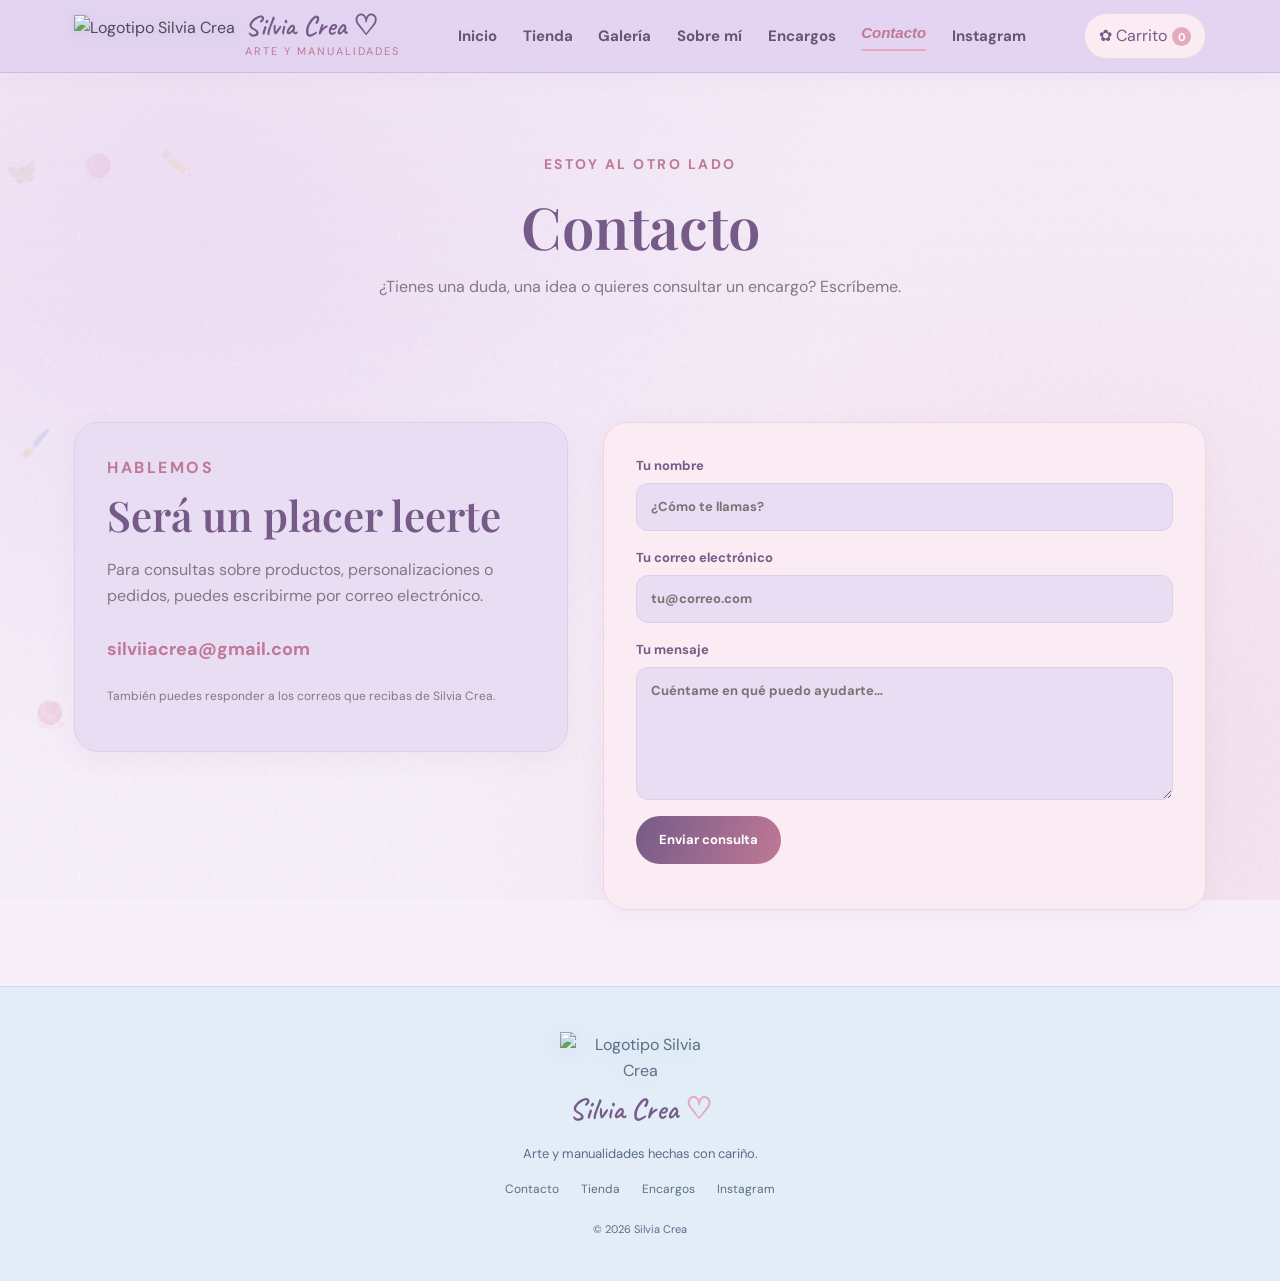
==== commit c5f768ae: "Add files via upload" ====
--- a/contacto.html
+++ b/contacto.html
@@ -24,9 +24,9 @@
 </header>
 
 <main id="contenido">
-<section class="page-hero"><span class="eyebrow">Estoy al otro lado</span><h1>Contacto</h1><p>¿Tienes una duda, una idea o quieres consultar un encargo? Escríbeme.</p></section>
+<section class="page-hero"><span class="eyebrow" style="font-size: 14px;">Estoy al otro lado</span><h1>Contacto</h1><p>¿Tienes una duda, una idea o quieres consultar un encargo? Escríbeme.</p></section>
 <section class="section contact-layout">
- <div class="contact-card"><span class="eyebrow" style="font-size:15px; margin-bottom:2px;">Hablemos</span><h2>Será un placer leerte</h2><p>Para consultas sobre productos, personalizaciones o pedidos, puedes escribirme por correo electrónico.</p><a class="contact-email" href="mailto:silviiacrea@gmail.com">silviiacrea@gmail.com</a><p class="small-note">También puedes responder a los correos que recibas de Silvia Crea.</p></div>
+ <div class="contact-card"><span class="eyebrow" style="font-size:16px; margin-bottom:-4px; display:inline-block;">Hablemos</span><h2>Será un placer leerte</h2><p>Para consultas sobre productos, personalizaciones o pedidos, puedes escribirme por correo electrónico.</p><a class="contact-email" href="mailto:silviiacrea@gmail.com">silviiacrea@gmail.com</a><p class="small-note">También puedes responder a los correos que recibas de Silvia Crea.</p></div>
  <form id="contact-form" class="form-card">
  <label>Tu nombre<input name="name" required autocomplete="name" placeholder="¿Cómo te llamas?"></label>
  <label>Tu correo electrónico<input name="email" type="email" required autocomplete="email" placeholder="tu@correo.com"></label>
@@ -47,7 +47,11 @@
  <small>© <span id="year"></span> Silvia Crea</small>
 </footer>
 
-<div class="butterfly butterfly-one" aria-hidden="true">🦋</div><div class="butterfly butterfly-two" aria-hidden="true">🦋</div>
+<div class="sparkles" aria-hidden="true"></div>
+<div class="butterfly butterfly-one" aria-hidden="true"><span class="butterfly-inner">🦋</span></div>
+<div class="butterfly butterfly-two" aria-hidden="true"><span class="butterfly-inner" style="transform: scaleX(-1);">🦋</span></div>
+<div class="butterfly butterfly-3" aria-hidden="true"><span class="butterfly-inner">🦋</span></div>
+
 <div class="drawer-backdrop" data-close-cart></div>
 <aside class="cart-drawer" aria-label="Carrito" aria-hidden="true">
  <div class="drawer-head"><div><span class="eyebrow">Tus favoritos</span><h2>Mi carrito</h2></div><button type="button" class="icon-button" data-close-cart aria-label="Cerrar carrito">×</button></div>
@@ -57,10 +61,13 @@
 <div class="modal-backdrop" id="product-modal" aria-hidden="true">
   <div class="product-modal" role="dialog" aria-modal="true" aria-labelledby="modal-title">
     <button type="button" class="icon-button modal-close" data-close-modal aria-label="Cerrar">×</button>
-    <div class="modal-image-container">
+    <div class="modal-image-container" id="modal-img-wrapper" tabindex="0" role="button" aria-label="Ampliar imagen">
       <img id="modal-image" alt="">
       <div id="modal-placeholder" class="placeholder" aria-hidden="true" style="display:none;">
         <svg viewBox="0 0 24 24" width="60" height="60" stroke="#b69bd2" stroke-width="1.5" fill="none" stroke-linecap="round" stroke-linejoin="round"><path d="M23 19a2 2 0 0 1-2 2H3a2 2 0 0 1-2-2V8a2 2 0 0 1 2-2h4l2-3h6l2 3h4a2 2 0 0 1 2 2z"></path><circle cx="12" cy="13" r="4"></circle></svg>
+      </div>
+      <div class="zoom-icon" aria-hidden="true">
+        <svg viewBox="0 0 24 24" width="18" height="18" stroke="currentColor" stroke-width="2" fill="none" stroke-linecap="round" stroke-linejoin="round"><circle cx="11" cy="11" r="8"></circle><line x1="21" y1="21" x2="16.65" y2="16.65"></line></svg>
       </div>
     </div>
     <div class="modal-copy">
@@ -72,6 +79,15 @@
     </div>
   </div>
 </div>
+
+<div class="fs-modal-backdrop" id="fs-modal" aria-hidden="true">
+  <button type="button" class="icon-button fs-modal-close" data-close-fs aria-label="Cerrar imagen">×</button>
+  <div class="fs-modal-content">
+    <img id="fs-modal-image" alt="">
+    <div class="fs-watermark"></div>
+  </div>
+</div>
+
 <div class="toast" id="toast" role="status" aria-live="polite"></div>
 <script src="js/config.js"></script><script src="js/app.js"></script>
 </body></html>
--- a/css/estilos.css
+++ b/css/estilos.css
@@ -152,13 +152,28 @@
 .site-footer p{margin:4px 0 15px;font-size:13px}
 .footer-links{display:flex;justify-content:center;gap:22px;font-size:12px;margin-bottom:15px}
 .site-footer small{font-size:11px}
-.butterfly{position:fixed;z-index:0;pointer-events:none;opacity:.25;font-size:18px;animation:floaty 22s ease-in-out infinite}
-.butterfly-one{left:4%;top:30%}
-.butterfly-two{right:5%;top:70%;animation-delay:-11s}
-@keyframes floaty{0%,100%{transform:translate(0,0) rotate(-8deg)}50%{transform:translate(35px,-45px) rotate(12deg)}}
+
+/* Destellos / Estrellitas (Background Sparkles) */
+.sparkles {position: fixed;inset: 0;pointer-events: none;z-index: -2;background-image: url("data:image/svg+xml,%3Csvg width='400' height='400' viewBox='0 0 400 400' xmlns='http://www.w3.org/2000/svg'%3E%3Cpath d='M200,50 L203,97 L250,100 L203,103 L200,150 L197,103 L150,100 L197,97 Z' fill='%23ffffff' opacity='0.9' transform='scale(0.1) translate(400, 400)'/%3E%3Cpath d='M200,50 L202,98 L250,100 L202,102 L200,150 L198,102 L150,100 L198,98 Z' fill='%23ffffff' opacity='0.7' transform='scale(0.12) translate(1800, 1500)'/%3E%3Cpath d='M200,50 L204,96 L250,100 L204,104 L200,150 L196,104 L150,100 L196,96 Z' fill='%23ffffff' opacity='0.6' transform='scale(0.08) translate(3500, 600)'/%3E%3Cpath d='M200,50 L203,97 L250,100 L203,103 L200,150 L197,103 L150,100 L197,97 Z' fill='%23ffffff' opacity='0.8' transform='scale(0.11) translate(700, 2600)'/%3E%3C/svg%3E");background-size: 320px 320px;animation: twinkle 6s ease-in-out infinite alternate;}
+@keyframes twinkle {0% { opacity: 0.15; } 100% { opacity: 0.75; transform: scale(1.05); }}
+
+/* Mariposas animadas (Aleteo lento) */
+.butterfly{position:fixed;z-index:-1;pointer-events:none;opacity:0.35;}
+.butterfly-inner{display:inline-block;font-size:24px;filter:drop-shadow(0 4px 6px rgba(107,78,117,0.15));transform-origin:center;animation:flap 1s ease-in-out infinite alternate;}
+@keyframes flap {0% { transform: scaleX(1) translateY(0px) rotate(-8deg); } 100% { transform: scaleX(0.15) translateY(-5px) rotate(8deg); }}
+.butterfly-1{animation:flyX1 50s linear infinite, flyY1 18s ease-in-out infinite alternate;}
+.butterfly-2{animation:flyX2 60s linear infinite, flyY2 24s ease-in-out infinite alternate; animation-delay:-12s;}
+.butterfly-3{animation:flyX3 75s linear infinite, flyY3 30s ease-in-out infinite alternate; animation-delay:-30s;}
+@keyframes flyX1 {0% { left: -10%; } 100% { left: 110%; }}
+@keyframes flyY1 {0% { top: 20%; } 100% { top: 40%; }}
+@keyframes flyX2 {0% { right: -10%; } 100% { right: 110%; }}
+@keyframes flyY2 {0% { top: 60%; } 100% { top: 85%; }}
+@keyframes flyX3 {0% { left: -10%; } 100% { left: 110%; }}
+@keyframes flyY3 {0% { top: 80%; } 100% { top: 50%; }}
+
 .drawer-backdrop,.modal-backdrop{position:fixed;inset:0;background:rgba(48,36,53,.35);z-index:90;opacity:0;visibility:hidden;transition:.25s}
 .drawer-backdrop.open,.modal-backdrop.open{opacity:1;visibility:visible}
-.cart-drawer{position:fixed;right:0;top:0;height:100dvh;width:min(460px,100%);background:var(--lilac-card);z-index:100;transform:translateX(105%);transition:transform .3s;display:flex;flex-direction:column;padding:25px;box-shadow:-15px 0 45px rgba(67,47,73,.12)}
+.cart-drawer{position:fixed;right:0;top:0;height:100dvh;width:min(460px,100%);background:rgba(226,211,241,.98);z-index:100;transform:translateX(105%);transition:transform .3s;display:flex;flex-direction:column;padding:25px;box-shadow:-15px 0 45px rgba(67,47,73,.12)}
 .cart-drawer.open{transform:translateX(0)}
 .drawer-head{display:flex;justify-content:space-between;align-items:center;border-bottom:1px solid #dfceeb;padding-bottom:17px}
 .drawer-head h2{font:600 30px var(--serif);color:var(--lilac-dark);margin:0}
@@ -179,24 +194,43 @@
 .cart-summary p{font-size:11px;color:var(--lilac-dark)}
 .full-width{width:100%}
 
-/* Estilos de la superposición (Modal) */
+/* Estilos de la superposición de producto (Modal 1) */
 .modal-backdrop{z-index:120;display:grid;place-items:center;padding:20px}
 .product-modal{position:relative;max-width:780px;width:100%;background:#fff;border-radius:24px;overflow:hidden;display:grid;grid-template-columns:1fr 1fr;box-shadow:var(--shadow);transition:background-color 0.3s ease}
 .product-modal.theme-pink{background:var(--pink-soft)}
 .product-modal.theme-lilac{background:var(--lilac-card)}
-.modal-image-container{width:100%;height:100%;min-height:320px;background:var(--lilac-pale);display:flex;flex-direction:column}
+.modal-image-container{width:100%;height:100%;min-height:320px;background:var(--lilac-pale);display:flex;flex-direction:column;position:relative;cursor:zoom-in}
 .modal-image-container>img{width:100%;height:100%;object-fit:cover}
 .modal-image-container .placeholder{flex:1;display:flex;align-items:center;justify-content:center}
+/* Lupa dinámica */
+.zoom-icon{position:absolute;bottom:15px;left:15px;z-index:10;width:34px;height:34px;border-radius:50%;display:flex;align-items:center;justify-content:center;opacity:0.85;transition:transform 0.2s;pointer-events:none}
+.modal-image-container:hover .zoom-icon{transform:scale(1.1)}
+.theme-pink .zoom-icon{background:var(--lilac-card);color:var(--lilac-dark);border:1px solid #dfceeb}
+.theme-lilac .zoom-icon{background:var(--pink-soft);color:var(--pink-dark);border:1px solid #f0d5e1}
+/* Botón cerrar modal 1 */
 .icon-button.modal-close{background:var(--blue-pastel-soft);position:absolute;right:12px;top:12px;z-index:2;line-height:1;padding:0 0 3px 0}
 .modal-copy{padding:38px;position:relative;z-index:1}
 .modal-copy::before{content:"";position:absolute;inset:0;background-image:url('https://i.imgur.com/F84jcJa.png');background-repeat:no-repeat;background-position:center;background-size:65%;opacity:0.04;pointer-events:none;z-index:-1}
 .modal-copy h2{font:600 30px var(--serif);color:var(--lilac-dark)}
 .modal-copy p{color:var(--muted);white-space:pre-line}
 .modal-copy strong{display:block;color:var(--pink-dark);font-size:20px;margin:20px 0}
+.modal-copy .eyebrow{font-size:13.5px}
+
+/* Estilos de la Pantalla Completa de Imagen (Modal 2) */
+.fs-modal-backdrop{position:fixed;inset:0;background:rgba(48,36,53,.88);z-index:900;opacity:0;visibility:hidden;transition:.3s;display:grid;place-items:center;padding:25px}
+.fs-modal-backdrop.open{opacity:1;visibility:visible}
+.fs-modal-content{position:relative;max-width:92vw;max-height:92vh;border-radius:24px;display:flex;align-items:center;justify-content:center;box-shadow:0 15px 55px rgba(0,0,0,0.25);overflow:hidden;padding:12px;transition:background-color 0.3s ease}
+.fs-modal-content.theme-pink{background:var(--pink-soft)}
+.fs-modal-content.theme-lilac{background:var(--lilac-card)}
+.fs-modal-image{max-width:100%;max-height:calc(92vh - 24px);object-fit:contain;border-radius:16px;z-index:2;position:relative}
+.fs-watermark{position:absolute;inset:0;background-image:url('https://i.imgur.com/F84jcJa.png');background-repeat:no-repeat;background-position:center;background-size:contain;opacity:0.05;pointer-events:none;z-index:3}
+.fs-modal-close{position:absolute;right:22px;top:22px;z-index:4;background:var(--blue-pastel-soft);border:1px solid #dceafa;}
+
 .toast{position:fixed;bottom:25px;left:50%;transform:translate(-50%,20px);opacity:0;pointer-events:none;background:var(--lilac-dark);color:#fff;padding:11px 20px;border-radius:30px;z-index:150;transition:.25s;font-size:13px}
 .toast.show{opacity:1;transform:translate(-50%,0)}
 .loading-note{grid-column:1/-1;text-align:center;color:var(--muted);padding:40px}   
-@media(max-width:900px){.header-inner{gap:12px}.brand{min-width:170px}.main-nav{gap:12px}.main-nav a{font-size:12px}.hero{min-height:500px}.card-grid,.product-grid,.gallery-grid{grid-template-columns:repeat(2,minmax(0,1fr))}}   
+
+@media(max-width:900px){.header-inner{gap:12px}.brand{min-width:170px}.main-nav{gap:12px}.main-nav a{font-size:13px}.hero{min-height:500px}.card-grid,.product-grid,.gallery-grid{grid-template-columns:repeat(2,minmax(0,1fr))}}   
   
 @media(max-width:700px){  
  .header-inner{padding:10px 16px;justify-content:space-between;flex-wrap:wrap;}  
@@ -231,9 +265,11 @@
  .contact-card,.form-card{padding:25px}
  .product-modal{grid-template-columns:1fr;max-height:90dvh;overflow:auto}
  .modal-image-container{height:220px;min-height:0}
+ .fs-modal-close{right:12px; top:12px}
  .modal-copy{padding:25px}
  .modal-copy h2{font-size:25px}
  .butterfly{display:none}  
+ .sparkles{display:none}
 }   
 @media(prefers-reduced-motion:reduce){*,*::before,*::after{scroll-behavior:auto!important;animation-duration:.01ms!important;animation-iteration-count:1!important;transition-duration:.01ms!important}}   
   
@@ -268,7 +304,6 @@
 .main-nav a{color:#665675;}   
 body:after{content:"🦋 🧶 ✏️\A\A 🖌️ 🧵 🦋\A\A 🧶 🎨 🖌️";white-space:pre;position:fixed;inset:8vh 1.5vw auto;z-index:0;pointer-events:none;color:#a68dbd;font-size:clamp(17px,2vw,27px);line-height:8.5rem;opacity:.12;letter-spacing:1.2rem;transform:rotate(-3deg);}   
 .site-header,.site-footer,.hero,.section,.page-hero,.cta-band{position:relative;z-index:1;}   
-.butterfly{z-index:2;opacity:.34;color:#a78ac0;}   
 .item-content p{display:-webkit-box;-webkit-box-orient:vertical;-webkit-line-clamp:3;line-clamp:3;overflow:hidden;min-height:calc(1.65em * 3);max-height:calc(1.65em * 3);margin-bottom:15px;}   
 .item-meta{width:100%;justify-content:center;}   
 .item-meta .price{width:100%;display:flex;align-items:center;justify-content:center;gap:9px;flex-wrap:nowrap;color:#b69bd2;font-size:18px;font-weight:800;}   
@@ -308,14 +343,6 @@
 .slider-btn-left {left: -22px;}  
 .slider-btn-right {right: -22px;}  
   
-.empty-btn-style{font-size: 13px;font-weight: 700;color: var(--pink-dark);margin-left: auto;margin-right: 12px;padding: 6px 12px;border-radius: 20px;border: 1px solid #f0d5e1;background: var(--pink-soft);transition: background 0.2s, transform 0.2s;}  
-.empty-btn-style:hover{background: var(--lilac-pale);transform: translateY(-1px);}  
-  
-.confirm-modal {position: relative;max-width: 380px;width: 90%;background: var(--blue-pastel-soft);border-radius: 24px;padding: 35px 25px;text-align: center;box-shadow: var(--shadow);border: 1px solid #c3d7f0;}  
-.confirm-modal h3 {font: 600 24px var(--serif);color: var(--lilac-dark);margin: 0 0 10px;}  
-.confirm-modal p {color: var(--muted);font-size: 14px;margin-bottom: 25px;}  
-.confirm-btns {display: flex;justify-content: center;gap: 15px;}  
-  
 @media (max-width: 900px) {  
  .slider-btn-left { left: -10px; }  
  .slider-btn-right { right: -10px; }  
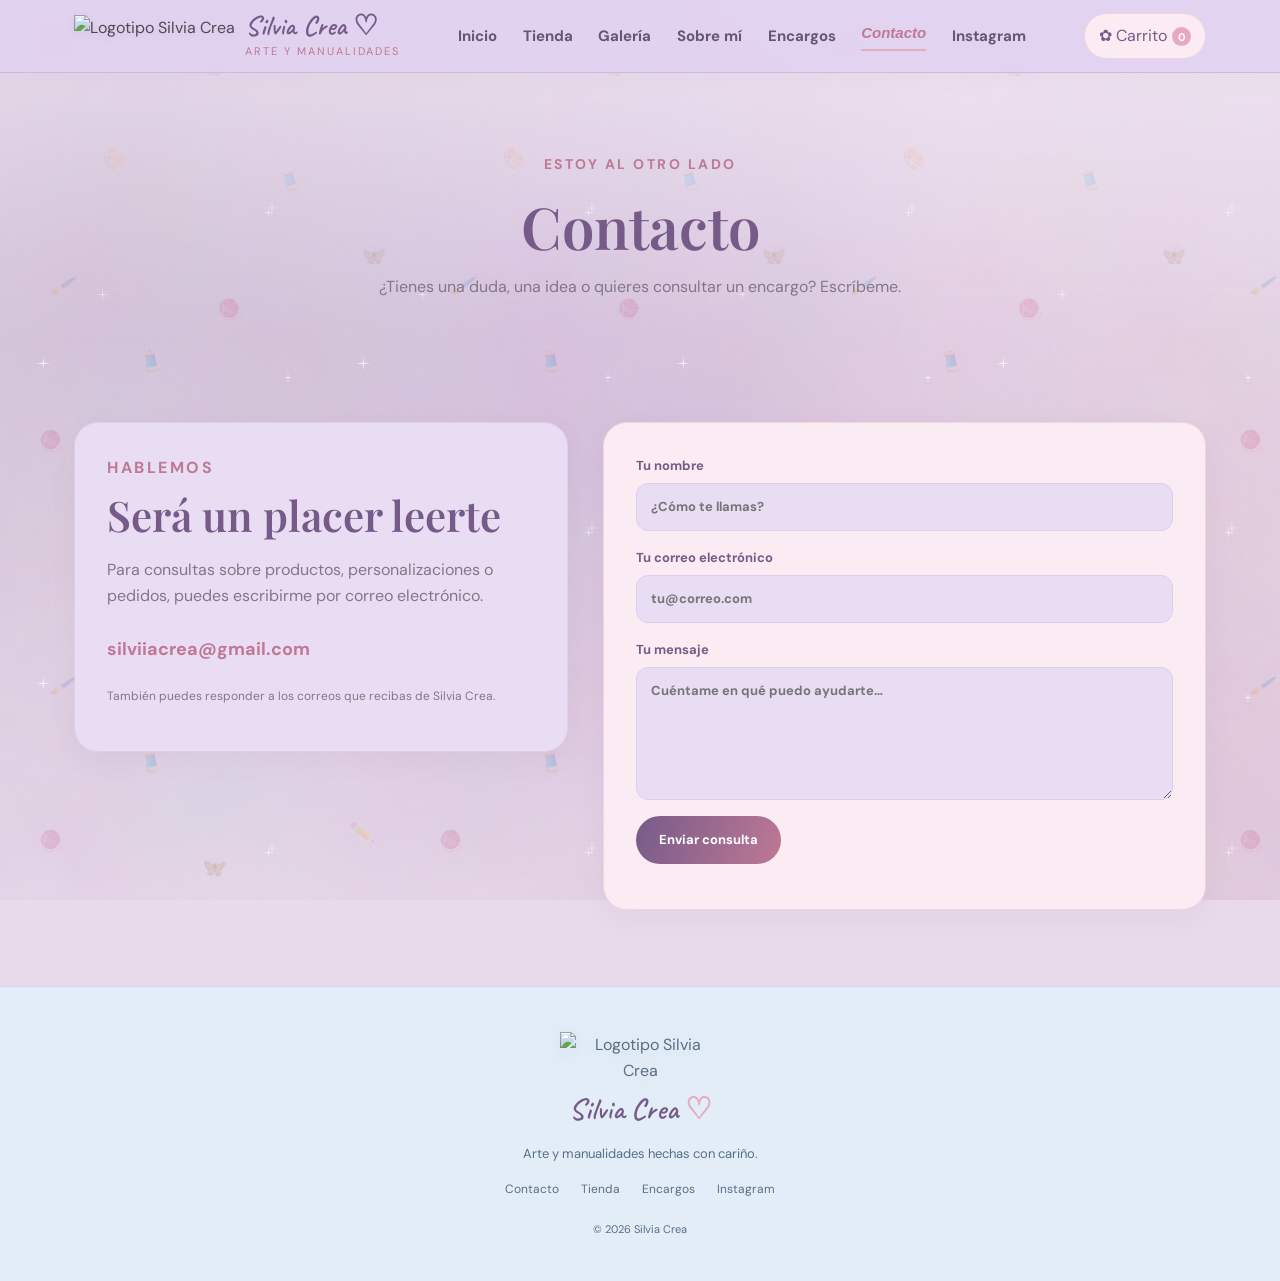
==== commit 78b05028: "Add files via upload" ====
--- a/contacto.html
+++ b/contacto.html
@@ -6,6 +6,7 @@
  <meta name="theme-color" content="#fbf5fb">
  <meta name="description" content="Silvia Crea: arte, manualidades y creaciones personalizadas hechas a mano.">
  <title>Contacto | Silvia Crea</title>
+ <link rel="icon" href="https://i.imgur.com/F84jcJa.png" type="image/png">
  <link rel="preconnect" href="https://fonts.googleapis.com">
  <link rel="preconnect" href="https://fonts.gstatic.com" crossorigin>
  <link href="https://fonts.googleapis.com/css2?family=DM+Sans:wght@400;500;600;700&family=Playfair+Display:ital,wght@0,500;0,600;0,700;1,500;1,600&family=Caveat:wght@500;600;700&display=swap" rel="stylesheet">
@@ -50,7 +51,7 @@
 <div class="sparkles" aria-hidden="true"></div>
 <div class="butterfly butterfly-one" aria-hidden="true"><span class="butterfly-inner">🦋</span></div>
 <div class="butterfly butterfly-two" aria-hidden="true"><span class="butterfly-inner" style="transform: scaleX(-1);">🦋</span></div>
-<div class="butterfly butterfly-3" aria-hidden="true"><span class="butterfly-inner">🦋</span></div>
+<div class="butterfly butterfly-three" aria-hidden="true"><span class="butterfly-inner">🦋</span></div>
 
 <div class="drawer-backdrop" data-close-cart></div>
 <aside class="cart-drawer" aria-label="Carrito" aria-hidden="true">
--- a/css/estilos.css
+++ b/css/estilos.css
@@ -1,10 +1,17 @@
-:root{--lilac:#b99acb;--lilac-dark:#765b89;--lilac-pale:#f0e7f4;--pink:#e6a9bf;--pink-dark:#bf7895;--pink-soft:#fbecf3;--blue-pastel:#e2edf8;--blue-pastel-soft:#f1f6fc;--lilac-card:#e9ddf3;--white-lilac:#f7f0fb;--cream:#fffaf5;--ink:#514957;--muted:#817887;--line:#eadfea;--white:#fff;--shadow:0 18px 50px rgba(107,78,117,.10);--serif:"Playfair Display",Georgia,serif;--sans:"DM Sans",Arial,sans-serif;--script:"Caveat",cursive}   
+:root{--lilac:#b99acb;--lilac-dark:#765b89;--lilac-pale:#f0e7f4;--pink:#e6a9bf;--pink-dark:#bf7895;--pink-soft:#fbecf3;--blue-pastel:#e2edf8;--blue-pastel-soft:#f1f6fc;--lilac-card:#e9ddf3;--white-lilac:#f7f0fb;--cream:#fffaf5;--ink:#514957;--muted:#817887;--line:#eadfea;--white:#fff;--shadow:0 18px 50px rgba(107,78,117,.10);--serif:"Playfair Display",Georgia,serif;--sans:"DM Sans",Arial,sans-serif;--script:"Caveat",cursive;
+--svg-emojis: url("data:image/svg+xml,%3Csvg width='400' height='400' xmlns='http://www.w3.org/2000/svg'%3E%3Cg font-size='20' opacity='0.16'%3E%3Ctext x='40' y='50' transform='rotate(-12 40 50)'%3E🧶%3C/text%3E%3Ctext x='200' y='70' transform='rotate(15 200 70)'%3E🦋%3C/text%3E%3Ctext x='350' y='40' transform='rotate(-5 350 40)'%3E✏️%3C/text%3E%3Ctext x='100' y='160' transform='rotate(22 100 160)'%3E🎨%3C/text%3E%3Ctext x='280' y='190' transform='rotate(-18 280 190)'%3E🧵%3C/text%3E%3Ctext x='50' y='290' transform='rotate(10 50 290)'%3E🖌️%3C/text%3E%3Ctext x='220' y='320' transform='rotate(-20 220 320)'%3E🧶%3C/text%3E%3Ctext x='360' y='260' transform='rotate(8 360 260)'%3E🦋%3C/text%3E%3Ctext x='140' y='370' transform='rotate(-10 140 370)'%3E🧵%3C/text%3E%3C/g%3E%3C/svg%3E");
+}   
 *{box-sizing:border-box}html{scroll-behavior:smooth}  
 
 body{  
  margin:0;  
- background-color: #f7effa;  
- background-image: url("data:image/svg+xml,%3Csvg viewBox='0 0 200 200' xmlns='http://www.w3.org/2000/svg'%3E%3Cfilter id='noise'%3E%3CfeTurbulence type='fractalNoise' baseFrequency='0.9' numOctaves='3' stitchTiles='stitch'/%3E%3C/filter%3E%3Crect width='100%25' height='100%25' filter='url(%23noise)' opacity='0.06'/%3E%3C/svg%3E"), radial-gradient(circle at 15% 15%, rgba(220,185,235,0.4), transparent 50%), radial-gradient(circle at 85% 85%, rgba(240,195,215,0.4), transparent 50%);  
+ background-color: #e8d9eb; /* Fondo intermedio para que resalten los detalles */
+ background-image: 
+   var(--svg-emojis),
+   url("data:image/svg+xml,%3Csvg viewBox='0 0 300 300' xmlns='http://www.w3.org/2000/svg'%3E%3Cfilter id='paper'%3E%3CfeTurbulence type='fractalNoise' baseFrequency='0.02' numOctaves='3' result='noise'/%3E%3CfeColorMatrix type='matrix' values='1 0 0 0 0 0 1 0 0 0 0 0 1 0 0 0 0 0 0.08 0'/%3E%3C/filter%3E%3Crect width='100%25' height='100%25' filter='url(%23paper)'/%3E%3C/svg%3E"),
+   radial-gradient(circle at 10% 20%, rgba(118,91,137, 0.22), transparent 60%),
+   radial-gradient(circle at 85% 85%, rgba(191,120,149, 0.20), transparent 60%),
+   radial-gradient(circle at 50% 50%, rgba(200,175,225, 0.30), transparent 60%);
  background-attachment: fixed;  
  color:var(--ink);  
  font-family:var(--sans);  
@@ -122,6 +129,7 @@
 .about-flower{left:10%;top:12%}
 .about-butterfly{right:8%;bottom:12%}
 .about-copy p{color:var(--muted);margin:15px 0}
+.about-copy .eyebrow{font-size:14.5px;}
 .about-copy .btn{margin-top:10px}
 .order-steps{display:grid;grid-template-columns:repeat(3,1fr);gap:20px}
 .order-steps .step-card{border:1px solid var(--line);border-radius:22px;padding:30px;text-align:center;box-shadow:0 8px 25px rgba(107,78,117,.04)}
@@ -154,16 +162,16 @@
 .site-footer small{font-size:11px}
 
 /* Destellos / Estrellitas (Background Sparkles) */
-.sparkles {position: fixed;inset: 0;pointer-events: none;z-index: -2;background-image: url("data:image/svg+xml,%3Csvg width='400' height='400' viewBox='0 0 400 400' xmlns='http://www.w3.org/2000/svg'%3E%3Cpath d='M200,50 L203,97 L250,100 L203,103 L200,150 L197,103 L150,100 L197,97 Z' fill='%23ffffff' opacity='0.9' transform='scale(0.1) translate(400, 400)'/%3E%3Cpath d='M200,50 L202,98 L250,100 L202,102 L200,150 L198,102 L150,100 L198,98 Z' fill='%23ffffff' opacity='0.7' transform='scale(0.12) translate(1800, 1500)'/%3E%3Cpath d='M200,50 L204,96 L250,100 L204,104 L200,150 L196,104 L150,100 L196,96 Z' fill='%23ffffff' opacity='0.6' transform='scale(0.08) translate(3500, 600)'/%3E%3Cpath d='M200,50 L203,97 L250,100 L203,103 L200,150 L197,103 L150,100 L197,97 Z' fill='%23ffffff' opacity='0.8' transform='scale(0.11) translate(700, 2600)'/%3E%3C/svg%3E");background-size: 320px 320px;animation: twinkle 6s ease-in-out infinite alternate;}
-@keyframes twinkle {0% { opacity: 0.15; } 100% { opacity: 0.75; transform: scale(1.05); }}
-
-/* Mariposas animadas (Aleteo lento) */
-.butterfly{position:fixed;z-index:-1;pointer-events:none;opacity:0.35;}
-.butterfly-inner{display:inline-block;font-size:24px;filter:drop-shadow(0 4px 6px rgba(107,78,117,0.15));transform-origin:center;animation:flap 1s ease-in-out infinite alternate;}
+.sparkles {position: fixed;inset: 0;pointer-events: none;z-index: -2;background-image: url("data:image/svg+xml,%3Csvg width='400' height='400' viewBox='0 0 400 400' xmlns='http://www.w3.org/2000/svg'%3E%3Cpath d='M200,50 L203,97 L250,100 L203,103 L200,150 L197,103 L150,100 L197,97 Z' fill='%23ffffff' opacity='1' transform='scale(0.18) translate(100, 200)'/%3E%3Cpath d='M200,50 L202,98 L250,100 L202,102 L200,150 L198,102 L150,100 L198,98 Z' fill='%23ffffff' opacity='0.85' transform='scale(0.2) translate(1500, 1200)'/%3E%3Cpath d='M200,50 L204,96 L250,100 L204,104 L200,150 L196,104 L150,100 L196,96 Z' fill='%23ffffff' opacity='0.9' transform='scale(0.12) translate(2800, 500)'/%3E%3Cpath d='M200,50 L203,97 L250,100 L203,103 L200,150 L197,103 L150,100 L197,97 Z' fill='%23ffffff' opacity='0.75' transform='scale(0.16) translate(600, 2200)'/%3E%3Cpath d='M200,50 L203,97 L250,100 L203,103 L200,150 L197,103 L150,100 L197,97 Z' fill='%23ffffff' opacity='0.9' transform='scale(0.14) translate(2200, 1800)'/%3E%3C/svg%3E");background-size: 320px 320px;animation: twinkle 4s ease-in-out infinite alternate;}
+@keyframes twinkle {0% { opacity: 0.2; transform:scale(0.95); } 100% { opacity: 1; transform: scale(1.15); filter: drop-shadow(0 0 6px rgba(255,255,255,0.8)); }}
+
+/* Mariposas animadas */
+.butterfly{position:fixed;z-index:-1;pointer-events:none;opacity:0.65;}
+.butterfly-inner{display:inline-block;font-size:24px;filter:drop-shadow(0 4px 6px rgba(107,78,117,0.25));transform-origin:center;animation:flap 0.8s ease-in-out infinite alternate;}
 @keyframes flap {0% { transform: scaleX(1) translateY(0px) rotate(-8deg); } 100% { transform: scaleX(0.15) translateY(-5px) rotate(8deg); }}
-.butterfly-1{animation:flyX1 50s linear infinite, flyY1 18s ease-in-out infinite alternate;}
-.butterfly-2{animation:flyX2 60s linear infinite, flyY2 24s ease-in-out infinite alternate; animation-delay:-12s;}
-.butterfly-3{animation:flyX3 75s linear infinite, flyY3 30s ease-in-out infinite alternate; animation-delay:-30s;}
+.butterfly-one{animation:flyX1 45s linear infinite, flyY1 14s ease-in-out infinite alternate;}
+.butterfly-two{animation:flyX2 55s linear infinite, flyY2 18s ease-in-out infinite alternate; animation-delay:-15s;}
+.butterfly-three{animation:flyX3 65s linear infinite, flyY3 22s ease-in-out infinite alternate; animation-delay:-35s;}
 @keyframes flyX1 {0% { left: -10%; } 100% { left: 110%; }}
 @keyframes flyY1 {0% { top: 20%; } 100% { top: 40%; }}
 @keyframes flyX2 {0% { right: -10%; } 100% { right: 110%; }}
@@ -302,7 +310,6 @@
 @media(prefers-reduced-motion:reduce){.item-card.is-featured{animation:none;}}   
   
 .main-nav a{color:#665675;}   
-body:after{content:"🦋 🧶 ✏️\A\A 🖌️ 🧵 🦋\A\A 🧶 🎨 🖌️";white-space:pre;position:fixed;inset:8vh 1.5vw auto;z-index:0;pointer-events:none;color:#a68dbd;font-size:clamp(17px,2vw,27px);line-height:8.5rem;opacity:.12;letter-spacing:1.2rem;transform:rotate(-3deg);}   
 .site-header,.site-footer,.hero,.section,.page-hero,.cta-band{position:relative;z-index:1;}   
 .item-content p{display:-webkit-box;-webkit-box-orient:vertical;-webkit-line-clamp:3;line-clamp:3;overflow:hidden;min-height:calc(1.65em * 3);max-height:calc(1.65em * 3);margin-bottom:15px;}   
 .item-meta{width:100%;justify-content:center;}   
@@ -313,7 +320,6 @@
 .item-meta .low-stock{order:-1;margin-right:2px;color:#a77d58;background:#fff0e2;padding:4px 8px;font-size:10px;}   
   
 @media(max-width:700px){   
- body:after{font-size:17px;line-height:7rem;letter-spacing:.5rem;opacity:.09;}   
  .item-meta .price{gap:6px;font-size:17px;}   
  .item-meta .low-stock{font-size:9px;padding:4px 6px;}   
 }   
@@ -343,6 +349,14 @@
 .slider-btn-left {left: -22px;}  
 .slider-btn-right {right: -22px;}  
   
+.empty-btn-style{font-size: 13px;font-weight: 700;color: var(--pink-dark);margin-left: auto;margin-right: 12px;padding: 6px 12px;border-radius: 20px;border: 1px solid var(--pink);background: #fff;transition: background 0.2s, transform 0.2s;}  
+.empty-btn-style:hover{background: var(--lilac-pale);transform: translateY(-1px);}  
+  
+.confirm-modal {position: relative;max-width: 380px;width: 90%;background: var(--blue-pastel-soft);border-radius: 24px;padding: 35px 25px;text-align: center;box-shadow: var(--shadow);border: 1px solid #c3d7f0;}  
+.confirm-modal h3 {font: 600 24px var(--serif);color: var(--lilac-dark);margin: 0 0 10px;}  
+.confirm-modal p {color: var(--muted);font-size: 14px;margin-bottom: 25px;}  
+.confirm-btns {display: flex;justify-content: center;gap: 15px;}  
+  
 @media (max-width: 900px) {  
  .slider-btn-left { left: -10px; }  
  .slider-btn-right { right: -10px; }  
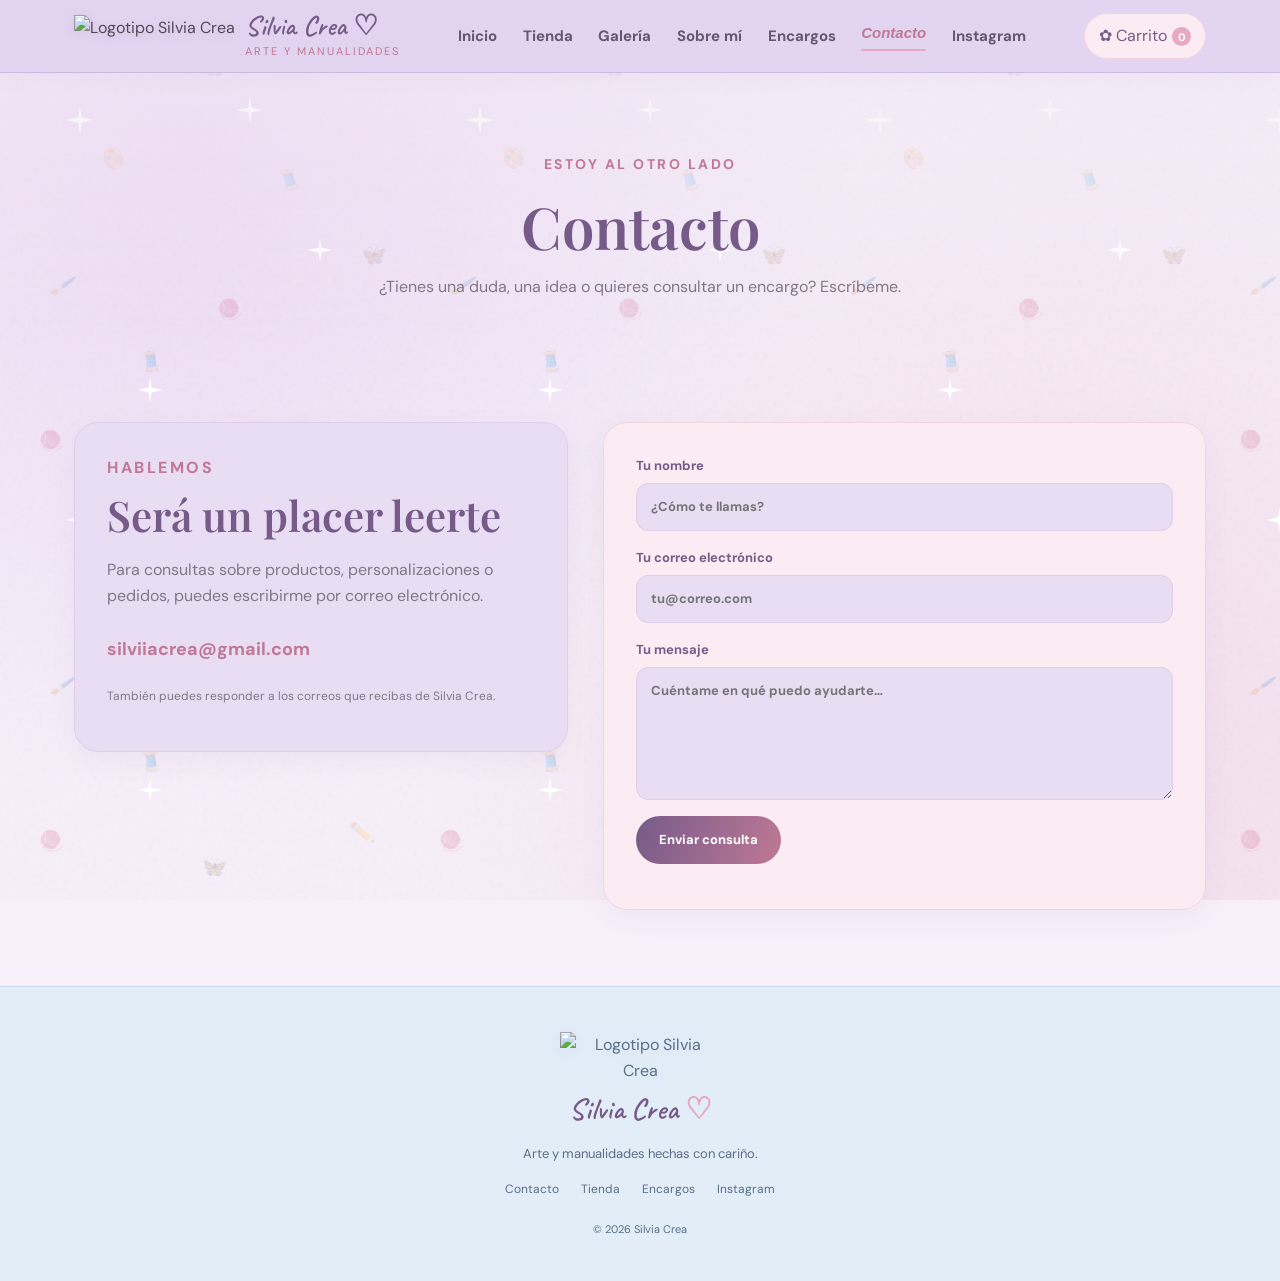
==== commit 4dc8b833: "Add files via upload" ====
--- a/contacto.html
+++ b/contacto.html
@@ -49,9 +49,6 @@
 </footer>
 
 <div class="sparkles" aria-hidden="true"></div>
-<div class="butterfly butterfly-one" aria-hidden="true"><span class="butterfly-inner">🦋</span></div>
-<div class="butterfly butterfly-two" aria-hidden="true"><span class="butterfly-inner" style="transform: scaleX(-1);">🦋</span></div>
-<div class="butterfly butterfly-three" aria-hidden="true"><span class="butterfly-inner">🦋</span></div>
 
 <div class="drawer-backdrop" data-close-cart></div>
 <aside class="cart-drawer" aria-label="Carrito" aria-hidden="true">
--- a/css/estilos.css
+++ b/css/estilos.css
@@ -5,13 +5,12 @@
 
 body{  
  margin:0;  
- background-color: #e8d9eb; /* Fondo intermedio para que resalten los detalles */
+ background-color: #f7effa;
  background-image: 
    var(--svg-emojis),
-   url("data:image/svg+xml,%3Csvg viewBox='0 0 300 300' xmlns='http://www.w3.org/2000/svg'%3E%3Cfilter id='paper'%3E%3CfeTurbulence type='fractalNoise' baseFrequency='0.02' numOctaves='3' result='noise'/%3E%3CfeColorMatrix type='matrix' values='1 0 0 0 0 0 1 0 0 0 0 0 1 0 0 0 0 0 0.08 0'/%3E%3C/filter%3E%3Crect width='100%25' height='100%25' filter='url(%23paper)'/%3E%3C/svg%3E"),
-   radial-gradient(circle at 10% 20%, rgba(118,91,137, 0.22), transparent 60%),
-   radial-gradient(circle at 85% 85%, rgba(191,120,149, 0.20), transparent 60%),
-   radial-gradient(circle at 50% 50%, rgba(200,175,225, 0.30), transparent 60%);
+   url("data:image/svg+xml,%3Csvg viewBox='0 0 200 200' xmlns='http://www.w3.org/2000/svg'%3E%3Cfilter id='noise'%3E%3CfeTurbulence type='fractalNoise' baseFrequency='0.9' numOctaves='3' stitchTiles='stitch'/%3E%3C/filter%3E%3Crect width='100%25' height='100%25' filter='url(%23noise)' opacity='0.06'/%3E%3C/svg%3E"),
+   radial-gradient(circle at 15% 15%, rgba(220,185,235,0.4), transparent 50%),
+   radial-gradient(circle at 85% 85%, rgba(240,195,215,0.4), transparent 50%);
  background-attachment: fixed;  
  color:var(--ink);  
  font-family:var(--sans);  
@@ -161,23 +160,22 @@
 .footer-links{display:flex;justify-content:center;gap:22px;font-size:12px;margin-bottom:15px}
 .site-footer small{font-size:11px}
 
-/* Destellos / Estrellitas (Background Sparkles) */
-.sparkles {position: fixed;inset: 0;pointer-events: none;z-index: -2;background-image: url("data:image/svg+xml,%3Csvg width='400' height='400' viewBox='0 0 400 400' xmlns='http://www.w3.org/2000/svg'%3E%3Cpath d='M200,50 L203,97 L250,100 L203,103 L200,150 L197,103 L150,100 L197,97 Z' fill='%23ffffff' opacity='1' transform='scale(0.18) translate(100, 200)'/%3E%3Cpath d='M200,50 L202,98 L250,100 L202,102 L200,150 L198,102 L150,100 L198,98 Z' fill='%23ffffff' opacity='0.85' transform='scale(0.2) translate(1500, 1200)'/%3E%3Cpath d='M200,50 L204,96 L250,100 L204,104 L200,150 L196,104 L150,100 L196,96 Z' fill='%23ffffff' opacity='0.9' transform='scale(0.12) translate(2800, 500)'/%3E%3Cpath d='M200,50 L203,97 L250,100 L203,103 L200,150 L197,103 L150,100 L197,97 Z' fill='%23ffffff' opacity='0.75' transform='scale(0.16) translate(600, 2200)'/%3E%3Cpath d='M200,50 L203,97 L250,100 L203,103 L200,150 L197,103 L150,100 L197,97 Z' fill='%23ffffff' opacity='0.9' transform='scale(0.14) translate(2200, 1800)'/%3E%3C/svg%3E");background-size: 320px 320px;animation: twinkle 4s ease-in-out infinite alternate;}
-@keyframes twinkle {0% { opacity: 0.2; transform:scale(0.95); } 100% { opacity: 1; transform: scale(1.15); filter: drop-shadow(0 0 6px rgba(255,255,255,0.8)); }}
-
-/* Mariposas animadas */
-.butterfly{position:fixed;z-index:-1;pointer-events:none;opacity:0.65;}
-.butterfly-inner{display:inline-block;font-size:24px;filter:drop-shadow(0 4px 6px rgba(107,78,117,0.25));transform-origin:center;animation:flap 0.8s ease-in-out infinite alternate;}
-@keyframes flap {0% { transform: scaleX(1) translateY(0px) rotate(-8deg); } 100% { transform: scaleX(0.15) translateY(-5px) rotate(8deg); }}
-.butterfly-one{animation:flyX1 45s linear infinite, flyY1 14s ease-in-out infinite alternate;}
-.butterfly-two{animation:flyX2 55s linear infinite, flyY2 18s ease-in-out infinite alternate; animation-delay:-15s;}
-.butterfly-three{animation:flyX3 65s linear infinite, flyY3 22s ease-in-out infinite alternate; animation-delay:-35s;}
-@keyframes flyX1 {0% { left: -10%; } 100% { left: 110%; }}
-@keyframes flyY1 {0% { top: 20%; } 100% { top: 40%; }}
-@keyframes flyX2 {0% { right: -10%; } 100% { right: 110%; }}
-@keyframes flyY2 {0% { top: 60%; } 100% { top: 85%; }}
-@keyframes flyX3 {0% { left: -10%; } 100% { left: 110%; }}
-@keyframes flyY3 {0% { top: 80%; } 100% { top: 50%; }}
+/* Destellos / Estrellitas (Background Sparkles mejorado y distanciado) */
+.sparkles, .sparkles::after {position: fixed;inset: 0;pointer-events: none;z-index: -2;background-size: 400px 400px;}
+.sparkles {
+    background-image: url("data:image/svg+xml,%3Csvg width='400' height='400' xmlns='http://www.w3.org/2000/svg'%3E%3Cg fill='%23ffffff'%3E%3Cpath d='M0,-15 L2,-3 L15,0 L2,3 L0,15 L-2,3 L-15,0 L-2,-3 Z' transform='translate(80, 120) scale(0.9)'/%3E%3Cpath d='M0,-20 L2.5,-4 L20,0 L2.5,4 L0,20 L-2.5,4 L-20,0 L-2.5,-4 Z' transform='translate(320, 250) scale(0.6)'/%3E%3C/g%3E%3C/svg%3E");
+    animation: twinkle 3s ease-in-out infinite alternate;
+}
+.sparkles::after {
+    content: "";
+    background-image: url("data:image/svg+xml,%3Csvg width='400' height='400' xmlns='http://www.w3.org/2000/svg'%3E%3Cg fill='%23ffffff'%3E%3Cpath d='M0,-12 L1.5,-2 L12,0 L1.5,2 L0,12 L-1.5,2 L-12,0 L-1.5,-2 Z' transform='translate(200, 60) scale(1.1)'/%3E%3Cpath d='M0,-18 L2,-3.5 L18,0 L2,3.5 L0,18 L-2,3.5 L-18,0 L-2,-3.5 Z' transform='translate(100, 340) scale(0.7)'/%3E%3C/g%3E%3C/svg%3E");
+    animation: twinkle 4.5s ease-in-out infinite alternate-reverse;
+    background-position: 50px 50px;
+}
+@keyframes twinkle {
+    0% { opacity: 0; filter: drop-shadow(0 0 0 rgba(255,255,255,0)); transform: scale(0.9); }
+    100% { opacity: 1; filter: drop-shadow(0 0 10px rgba(255,255,255,1)); transform: scale(1.2); }
+}
 
 .drawer-backdrop,.modal-backdrop{position:fixed;inset:0;background:rgba(48,36,53,.35);z-index:90;opacity:0;visibility:hidden;transition:.25s}
 .drawer-backdrop.open,.modal-backdrop.open{opacity:1;visibility:visible}
@@ -276,8 +274,6 @@
  .fs-modal-close{right:12px; top:12px}
  .modal-copy{padding:25px}
  .modal-copy h2{font-size:25px}
- .butterfly{display:none}  
- .sparkles{display:none}
 }   
 @media(prefers-reduced-motion:reduce){*,*::before,*::after{scroll-behavior:auto!important;animation-duration:.01ms!important;animation-iteration-count:1!important;transition-duration:.01ms!important}}   
   
